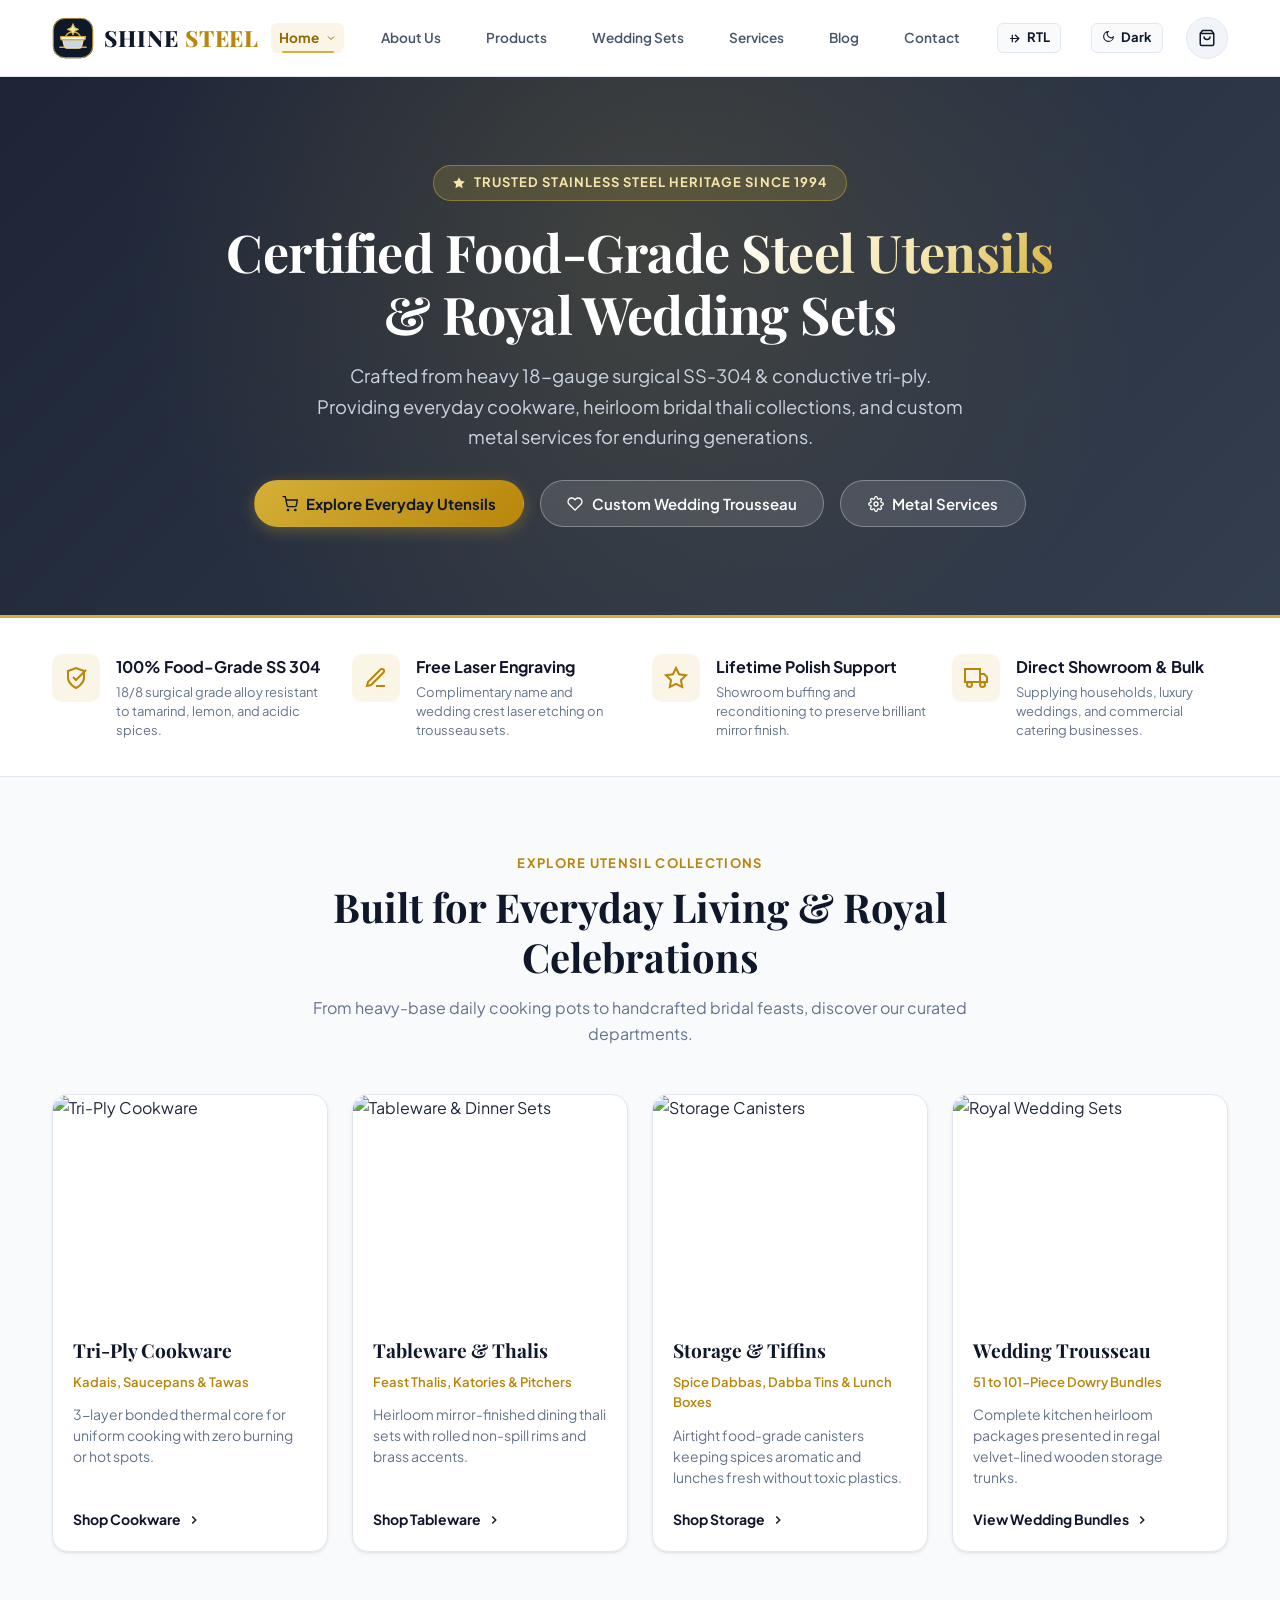
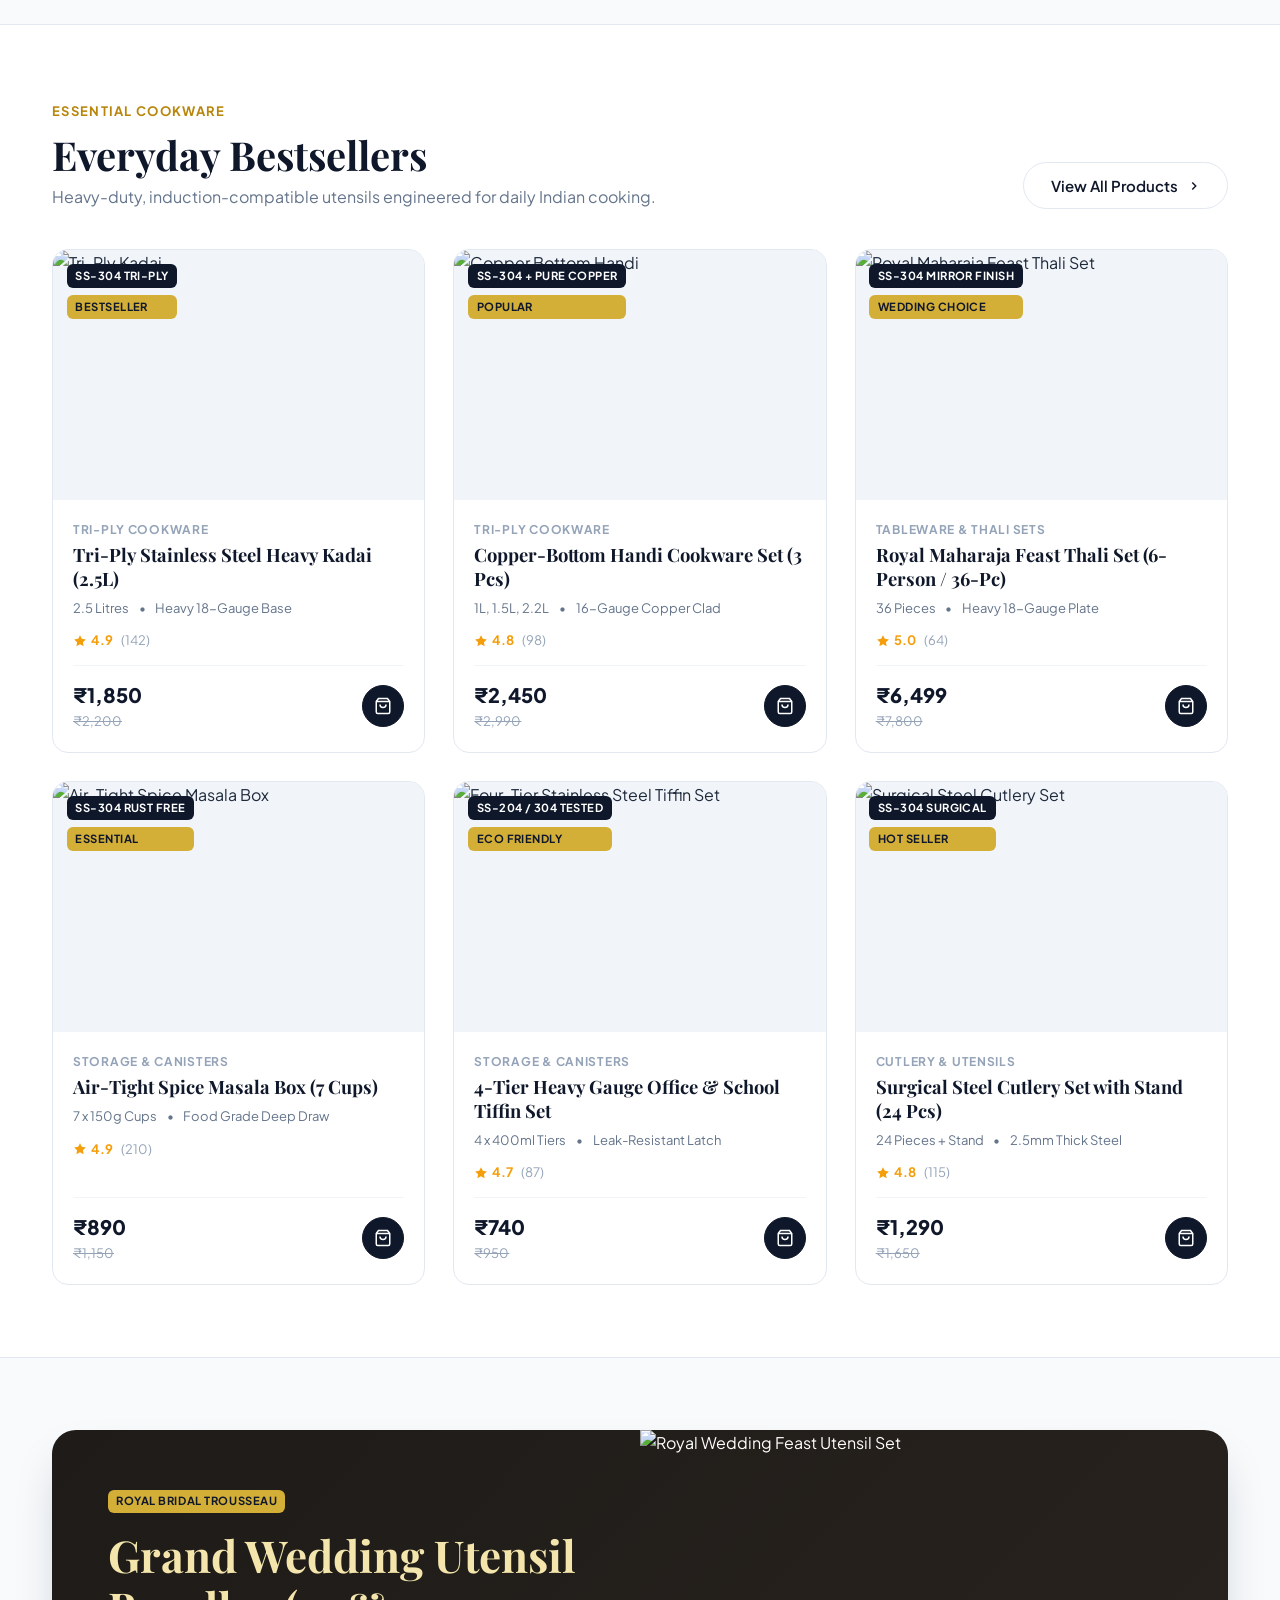
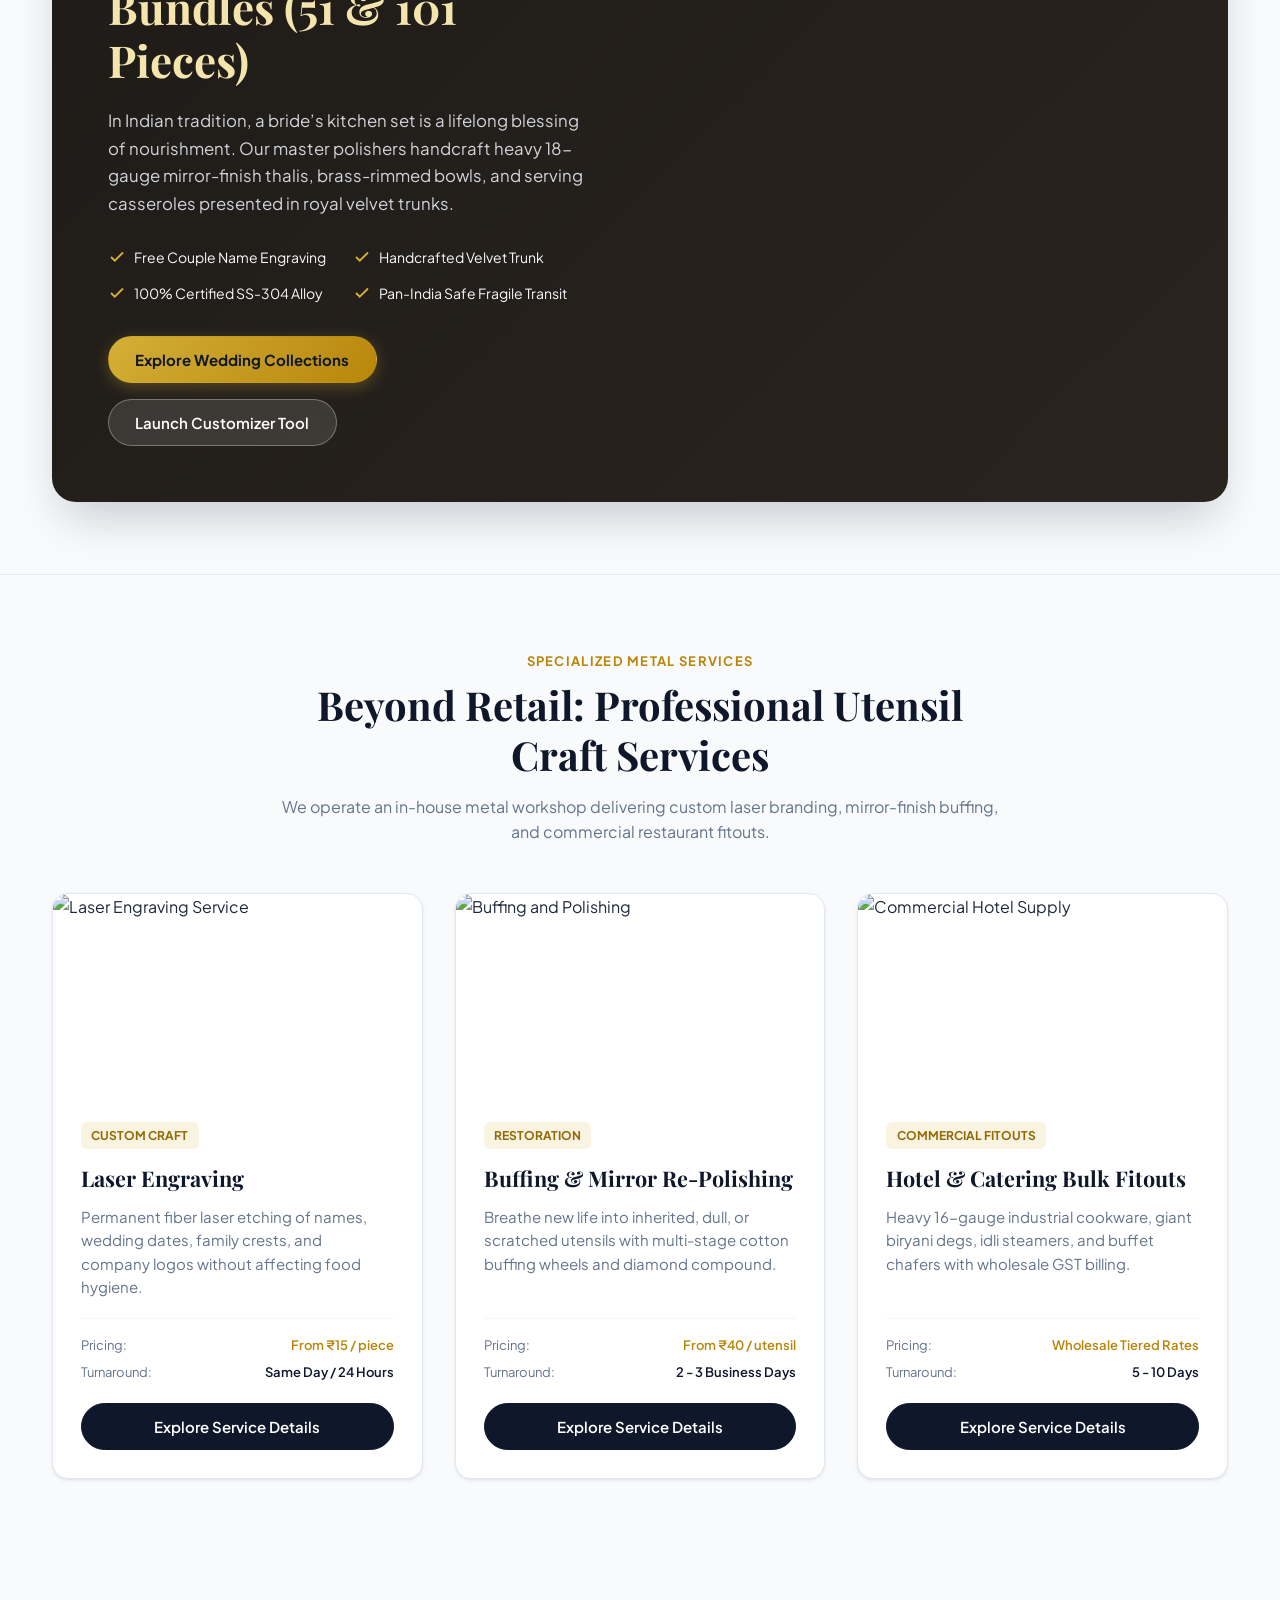
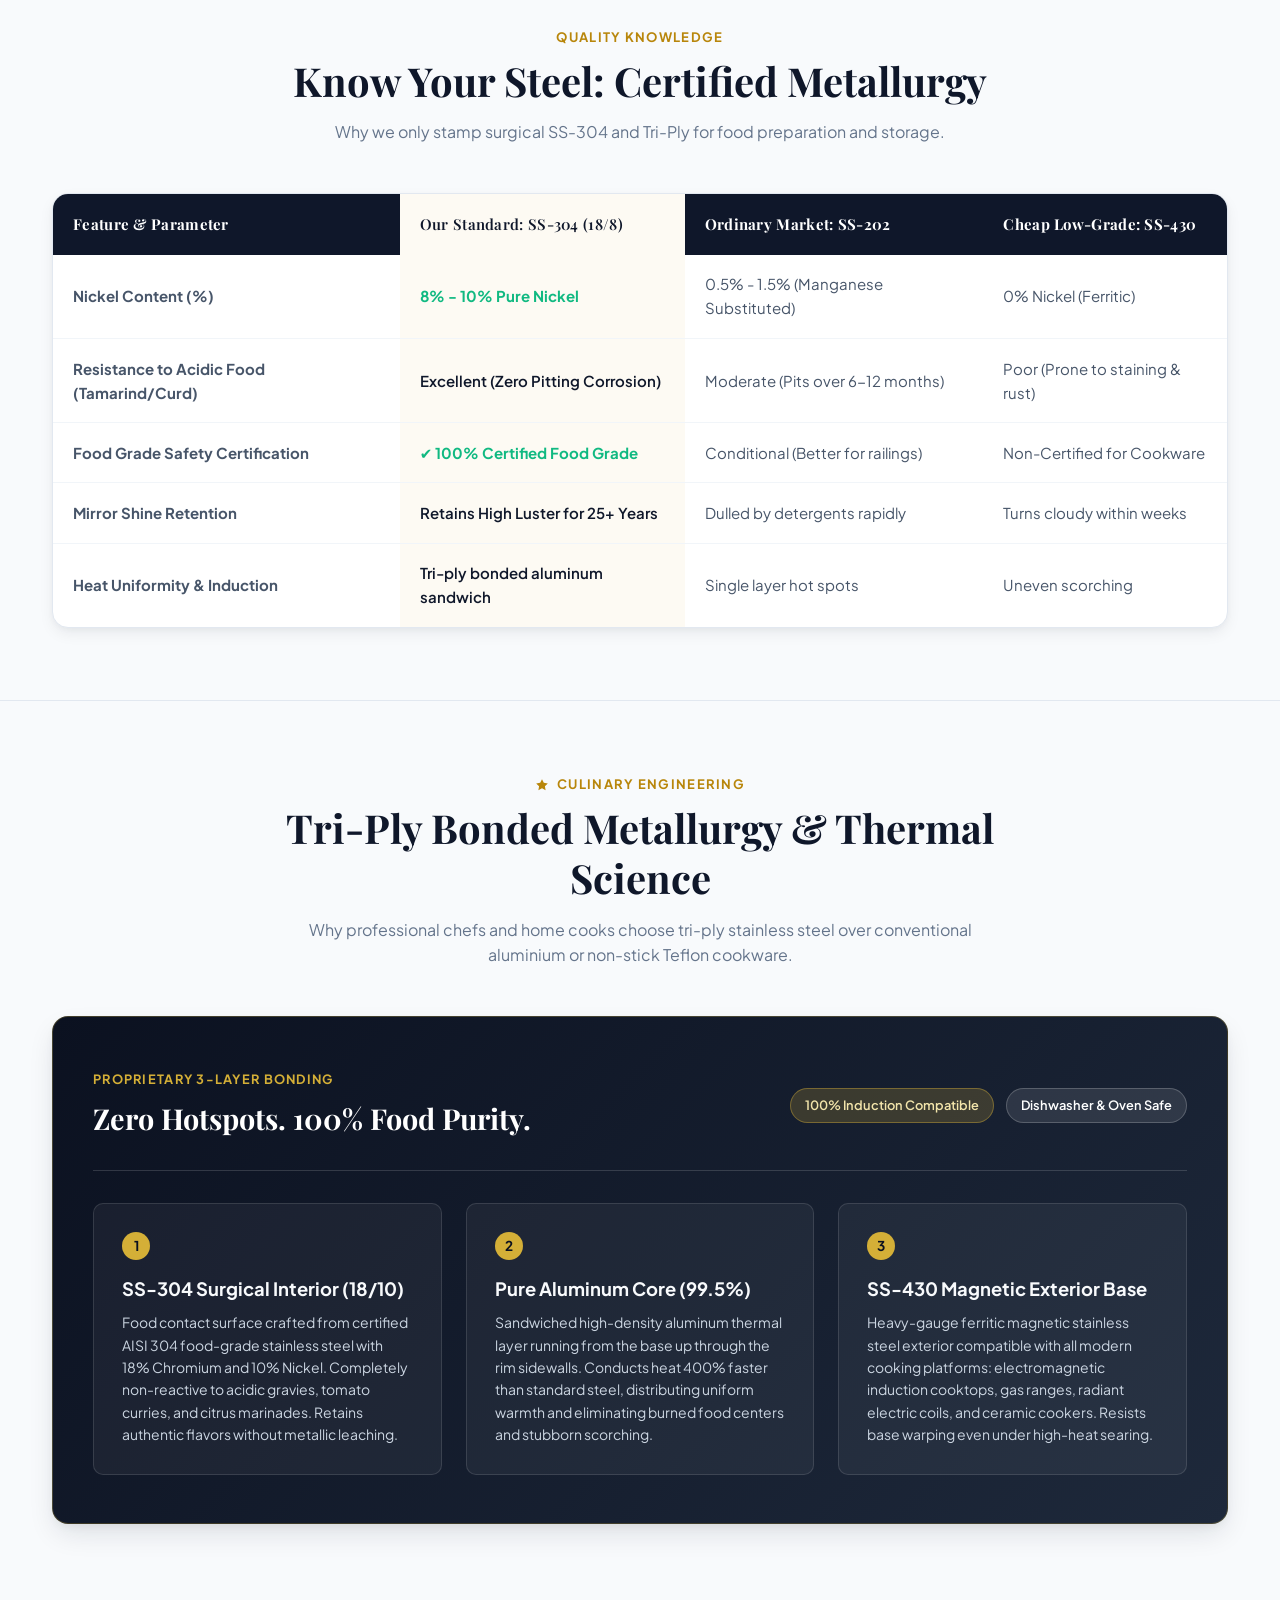
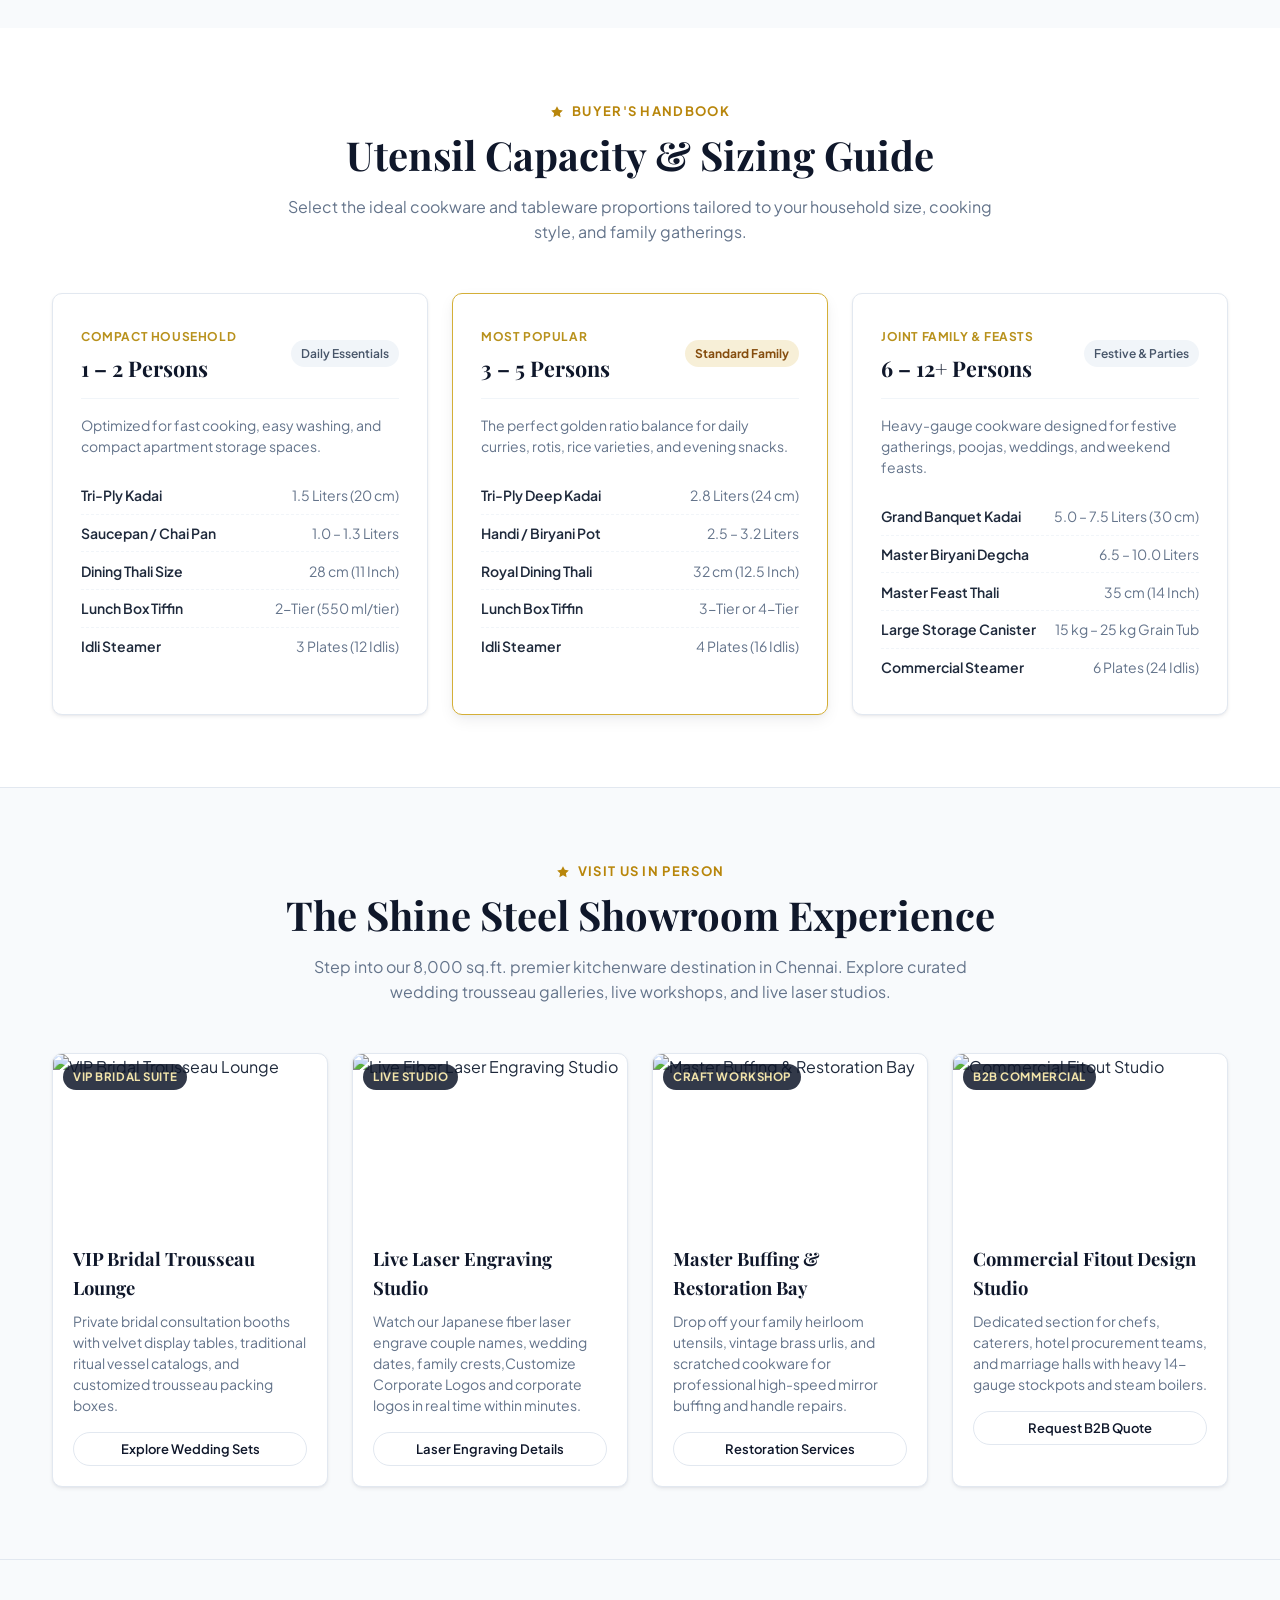
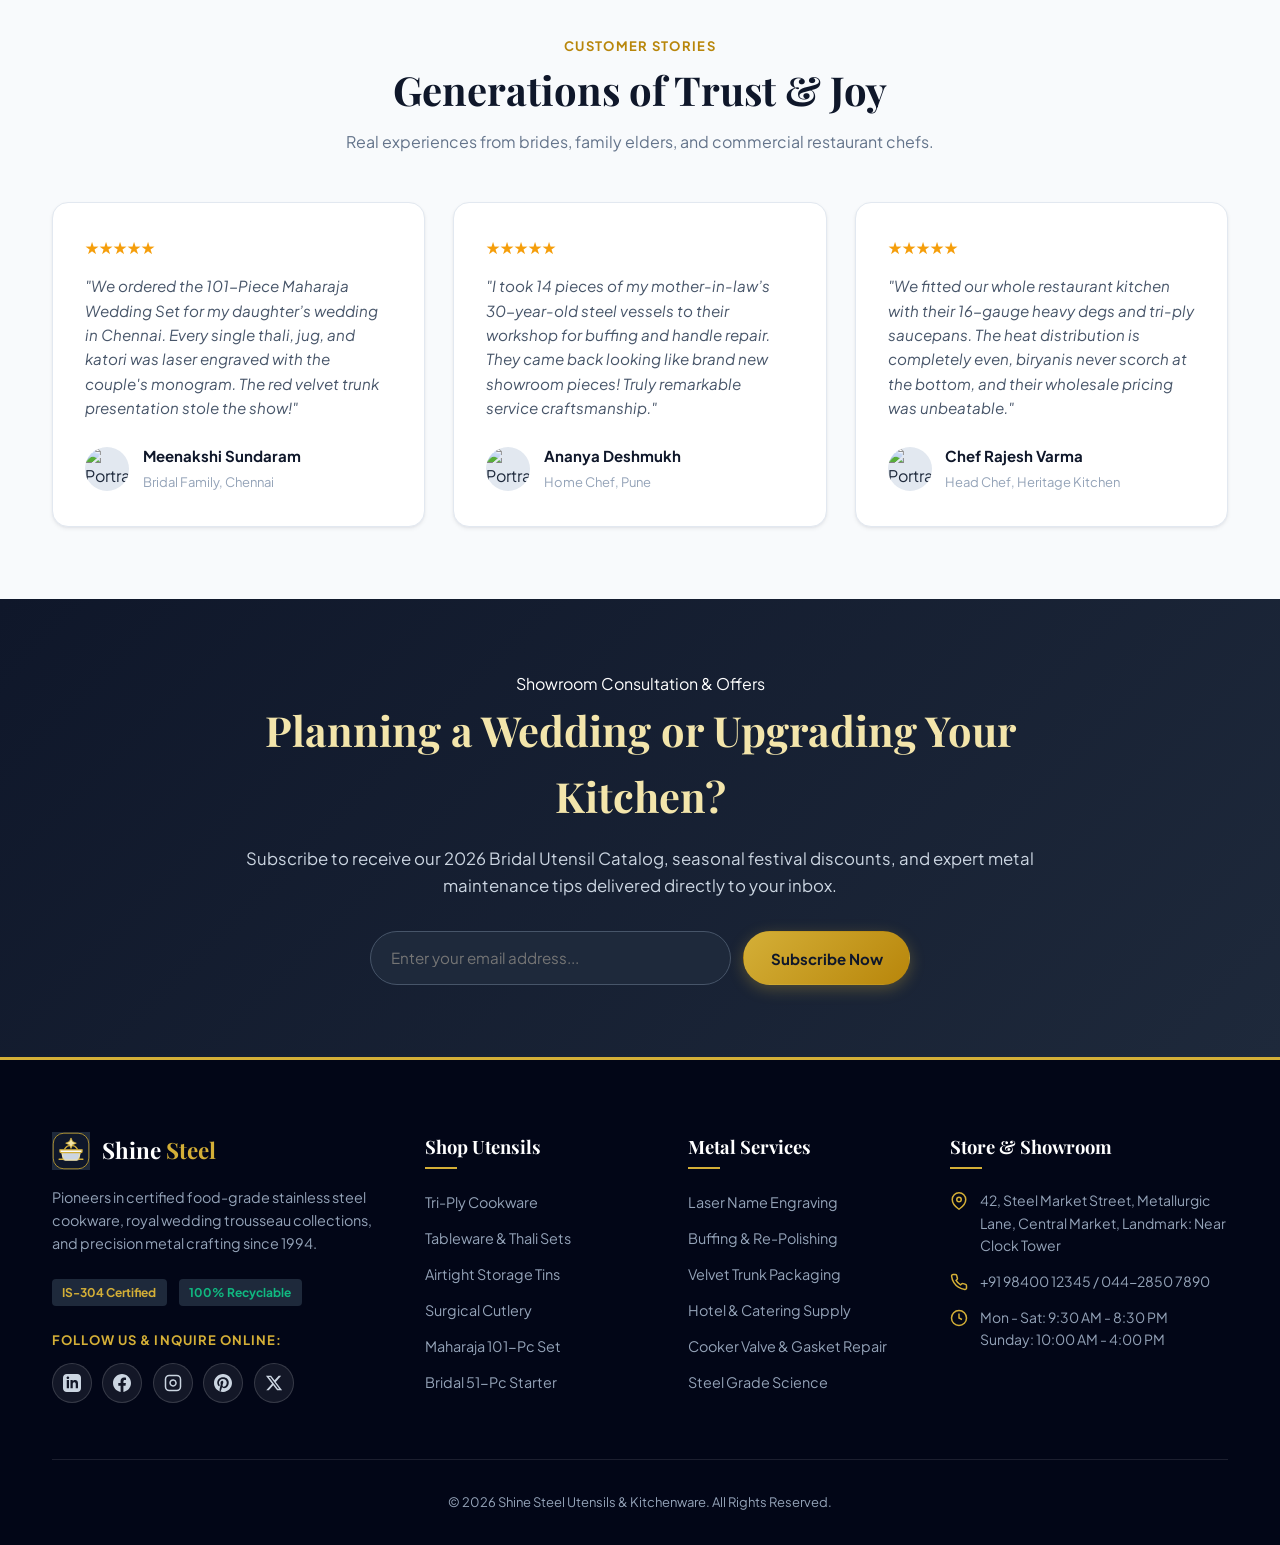
==== index.html @ 22081327 "first commit" ====
<!DOCTYPE html>
<html lang="en">
<head>
  <!-- Brand Favicon -->
  <link rel="icon" type="image/svg+xml" href="data:image/svg+xml,%3Csvg xmlns='http://www.w3.org/2000/svg' viewBox='0 0 32 32'%3E%3Cpath d='M5 14C5 21.5 10.5 25 16 25C21.5 25 27 21.5 27 14H5Z' fill='%231e293b' stroke='%23d4af37' stroke-width='1.5'/%3E%3Cpath d='M4 14H28' stroke='%23e2e8f0' stroke-width='1.5'/%3E%3Ccircle cx='16' cy='9.5' r='1.5' fill='%23d4af37'/%3E%3Cpath d='M8 13C9 10.5 12.5 9.5 16 9.5C19.5 9.5 23 10.5 24 13' stroke='%23d4af37' stroke-width='1.5'/%3E%3Cpath d='M24 3.5L25.2 6.8L28.5 8L25.2 9.2L24 12.5L22.8 9.2L19.5 8L22.8 6.8L24 3.5Z' fill='%23d4af37'/%3E%3C/svg%3E">
  <meta charset="UTF-8">
  <link rel="icon" type="image/svg+xml" href="assets/brand-mark.svg">
  <meta name="viewport" content="width=device-width, initial-scale=1.0">
  <title>Shine Steel & Kitchenware | Certified Food-Grade SS-304 Cookware & Wedding Sets</title>
  <meta name="description" content="Premium stainless steel kitchenware, certified tri-ply cookware, handcrafted royal wedding sets, and custom metal services since 1994.">
  
  <!-- Google Fonts -->
  <link rel="preconnect" href="https://fonts.googleapis.com">
  <link rel="preconnect" href="https://fonts.gstatic.com" crossorigin>
  <link href="https://fonts.googleapis.com/css2?family=Playfair+Display:ital,wght@0,600;0,700;0,800;1,600&family=Plus+Jakarta+Sans:wght@400;500;600;700;800&display=swap" rel="stylesheet">
  
  <!-- Master Stylesheet -->
  <link rel="stylesheet" href="css/style.css">
  <!-- Anti-Flicker State Loader for Dark Theme & RTL -->
  <script>
    (function(){
      try{
        var t=localStorage.getItem('shine_theme');
        if(t==='dark') document.documentElement.setAttribute('data-theme','dark');
        var d=localStorage.getItem('shine_dir');
        if(d==='rtl'){
          document.documentElement.setAttribute('dir','rtl');
          document.documentElement.classList.add('rtl-mode');
        }
      }catch(e){}
    })();
  </script>
</head>
<body>

  <!-- Top Announcement Bar -->
  <div class="announcement-bar">
    <div class="container announcement-inner">
      <div class="announcement-text">
        <span class="announcement-tag">Wedding Season Special</span>
        <span>Flat 15% Off on 51 & 101-Piece Bridal Trousseau Sets + Free Custom Laser Engraving!</span>
      </div>
      <div class="announcement-links">
        <a href="contact.html" class="announcement-link">
          <svg width="14" height="14" viewBox="0 0 24 24" fill="none" stroke="currentColor" stroke-width="2"><path d="M21 10c0 7-9 13-9 13s-9-6-9-13a9 9 0 0 1 18 0z"/><circle cx="12" cy="10" r="3"/></svg>
          Showroom: Metallurgic Lane, Central Market
        </a>
        <a href="tel:+919840012345" class="announcement-link">
          <svg width="14" height="14" viewBox="0 0 24 24" fill="none" stroke="currentColor" stroke-width="2"><path d="M22 16.92v3a2 2 0 0 1-2.18 2 19.79 19.79 0 0 1-8.63-3.07 19.5 19.5 0 0 1-6-6 19.79 19.79 0 0 1-3.07-8.67A2 2 0 0 1 4.11 2h3a2 2 0 0 1 2 1.72 12.84 12.84 0 0 0 .7 2.81 2 2 0 0 1-.45 2.11L8.09 9.91a16 16 0 0 0 6 6l1.27-1.27a2 2 0 0 1 2.11-.45 12.84 12.84 0 0 0 2.81.7A2 2 0 0 1 22 16.92z"/></svg>
          +91 98400 12345
        </a>
      </div>
    </div>
  </div>

  <!-- Main Navigation Bar -->
  <header class="main-header">
    <div class="container">
      <nav class="navbar">
        <!-- Brand Logo Lockup -->
        <a href="index.html" class="brand-logo" title="Shine Steel & Kitchenware">
          <div class="brand-icon">
            <svg width="34" height="34" viewBox="0 0 32 32" fill="none" xmlns="http://www.w3.org/2000/svg">
              <path d="M5 14C5 21.5 10.5 25 16 25C21.5 25 27 21.5 27 14H5Z" fill="url(#steelPotGrad)" stroke="#d4af37" stroke-width="1.6" stroke-linejoin="round"/>
              <path d="M4 14C4 13.4 4.4 13 5 13H27C27.6 13 28 13.4 28 14C28 14.6 27.6 15 27 15H5C4.4 15 4 14.6 4 14Z" fill="#e2e8f0" stroke="#d4af37" stroke-width="1.2"/>
              <path d="M4.5 15.5C3 15.5 2 17 2 18.5C2 20 3 21 4.5 21" stroke="#d4af37" stroke-width="1.5" stroke-linecap="round"/>
              <path d="M27.5 15.5C29 15.5 30 17 30 18.5C30 20 29 21 27.5 21" stroke="#d4af37" stroke-width="1.5" stroke-linecap="round"/>
              <circle cx="16" cy="9.5" r="1.5" fill="#d4af37"/>
              <path d="M8 13C9 10.5 12.5 9.5 16 9.5C19.5 9.5 23 10.5 24 13" stroke="#e2e8f0" stroke-width="1.5" stroke-linecap="round"/>
              <path d="M24 3L25.2 6.5L28.5 7.7L25.2 8.9L24 12.4L22.8 8.9L19.5 7.7L22.8 6.5L24 3Z" fill="#f3e5ab" stroke="#d4af37" stroke-width="0.8"/>
              <circle cx="10" cy="6" r="1" fill="#f3e5ab"/>
              <defs>
                <linearGradient id="steelPotGrad" x1="5" y1="14" x2="27" y2="25" gradientUnits="userSpaceOnUse">
                  <stop stop-color="#334155"/>
                  <stop offset="0.4" stop-color="#64748b"/>
                  <stop offset="0.7" stop-color="#94a3b8"/>
                  <stop offset="1" stop-color="#1e293b"/>
                </linearGradient>
              </defs>
            </svg>
          </div>
          <div class="brand-text">
            <span class="brand-title">Shine <span>Steel</span></span>
            <span class="brand-subtitle">COOKWARE &bull; TABLEWARE &amp; KITCHENWARE</span>
          </div>
        </a>

        <!-- Main Nav Links - Single Line Aligned -->
        <ul class="nav-menu">
          <li class="nav-dropdown">
            <a href="index.html" class="nav-link nav-dropdown-toggle active" aria-haspopup="true">Home <svg width="12" height="12" viewBox="0 0 24 24" fill="none" stroke="currentColor" stroke-width="2"><path d="m6 9 6 6 6-6"/></svg></a>
            <ul class="nav-submenu">
              <li><a href="index.html" class="active" aria-current="page">Home 1</a></li>
              <li><a href="home2.html">Home 2</a></li>
            </ul>
          </li>
          <li><a href="about.html" class="nav-link">About Us</a></li>
          <li><a href="products.html" class="nav-link">Products</a></li>
          <li><a href="wedding-sets.html" class="nav-link">Wedding Sets</a></li>
          <li><a href="services.html" class="nav-link">Services</a></li>
          <li><a href="blog.html" class="nav-link">Blog</a></li>
          <li><a href="contact.html" class="nav-link">Contact</a></li>
          <span class="nav-divider"></span>
          <!-- Controls right after Contact -->
          <li class="nav-control-item">
            <button class="nav-pill-btn rtl-toggle-btn" onclick="toggleRTL()" title="Switch text direction (RTL / LTR)" aria-label="Toggle RTL">
              <svg width="13" height="13" viewBox="0 0 24 24" fill="none" stroke="currentColor" stroke-width="2.2"><path d="M4 12h16m-7-7 7 7-7 7"/><path d="M8 5v14"/></svg>
              <span class="rtl-label">RTL</span>
            </button>
          </li>
          <li class="nav-control-item">
            <button class="nav-pill-btn theme-toggle-btn" onclick="toggleTheme()" title="Toggle Dark / Light Theme" aria-label="Toggle Theme">
              <span class="theme-icon">
                <svg class="moon-svg" width="13" height="13" viewBox="0 0 24 24" fill="none" stroke="currentColor" stroke-width="2"><path d="M21 12.79A9 9 0 1 1 11.21 3 7 7 0 0 0 21 12.79z"/></svg>
                <svg class="sun-svg" width="13" height="13" viewBox="0 0 24 24" fill="none" stroke="currentColor" stroke-width="2" style="display:none;"><circle cx="12" cy="12" r="5"/><line x1="12" y1="1" x2="12" y2="3"/><line x1="12" y1="21" x2="12" y2="23"/><line x1="4.22" y1="4.22" x2="5.64" y2="5.64"/><line x1="18.36" y1="18.36" x2="19.78" y2="19.78"/><line x1="1" y1="12" x2="3" y2="12"/><line x1="21" y1="12" x2="23" y2="12"/><line x1="4.22" y1="19.78" x2="5.64" y2="18.36"/><line x1="18.36" y1="5.64" x2="19.78" y2="4.22"/></svg>
              </span>
              <span class="theme-label">Dark</span>
            </button>
          </li>
        </ul>

        <!-- Nav Actions (Search Removed from Header as Requested) -->
        <div class="nav-actions">
          <button class="icon-btn" onclick="openCartDrawer()" title="View Inquiry List" aria-label="Cart">
            <svg width="18" height="18" viewBox="0 0 24 24" fill="none" stroke="currentColor" stroke-width="2"><path d="M6 2L3 6v14a2 2 0 0 0 2 2h14a2 2 0 0 0 2-2V6l-3-4z"/><line x1="3" y1="6" x2="21" y2="6"/><path d="M16 10a4 4 0 0 1-8 0"/></svg>
            <span class="badge-count cart-count-badge" style="display:none;">0</span>
          </button>

          <!-- Mobile Toggle -->
          <button class="mobile-toggle" onclick="toggleMobileMenu()" aria-label="Toggle Navigation">
            <svg width="24" height="24" viewBox="0 0 24 24" fill="none" stroke="currentColor" stroke-width="2.2"><line x1="3" y1="12" x2="21" y2="12"/><line x1="3" y1="6" x2="21" y2="6"/><line x1="3" y1="18" x2="21" y2="18"/></svg>
          </button>
        </div>
      </nav>
    </div>
  </header>

  <!-- ==========================================================================
       ALL PAGES HERO SECTION: CONSISTENT HERO SIZE, FONT STYLE, FONT SIZE,
       AND STRICT CENTER-ALIGNED CONTENT FOR A CLEAN, NEAT PRESENTATION
       ========================================================================== -->
  <section class="page-hero" style="--hero-bg-url: url('https://images.unsplash.com/photo-1556910103-1c02745aae4d?auto=format&fit=crop&w=1600&q=80');">
    <div class="hero-inner">
      <div class="hero-badge">
        <svg width="14" height="14" viewBox="0 0 24 24" fill="currentColor"><polygon points="12 2 15.09 8.26 22 9.27 17 14.14 18.18 21.02 12 17.77 5.82 21.02 7 14.14 2 9.27 8.91 8.26 12 2"/></svg>
        <span>Trusted Stainless Steel Heritage Since 1994</span>
      </div>
      <h1>Certified Food-Grade <span class="gold-text">Steel Utensils</span> & Royal Wedding Sets</h1>
      <p class="hero-desc">
        Crafted from heavy 18-gauge surgical SS-304 & conductive tri-ply. Providing everyday cookware, heirloom bridal thali collections, and custom metal services for enduring generations.
      </p>
      <div class="hero-actions">
        <a href="products.html" class="btn btn-primary">
          <svg width="16" height="16" viewBox="0 0 24 24" fill="none" stroke="currentColor" stroke-width="2"><circle cx="9" cy="21" r="1"/><circle cx="20" cy="21" r="1"/><path d="M1 1h4l2.68 13.39a2 2 0 0 0 2 1.61h9.72a2 2 0 0 0 2-1.61L23 6H6"/></svg>
          Explore Everyday Utensils
        </a>
        <a href="wedding-sets.html" class="btn btn-secondary">
          <svg width="16" height="16" viewBox="0 0 24 24" fill="none" stroke="currentColor" stroke-width="2"><path d="M20.84 4.61a5.5 5.5 0 0 0-7.78 0L12 5.67l-1.06-1.06a5.5 5.5 0 0 0-7.78 7.78l1.06 1.06L12 21.23l7.78-7.78 1.06-1.06a5.5 5.5 0 0 0 0-7.78z"/></svg>
          Custom Wedding Trousseau
        </a>
        <a href="services.html" class="btn btn-secondary">
          <svg width="16" height="16" viewBox="0 0 24 24" fill="none" stroke="currentColor" stroke-width="2"><circle cx="12" cy="12" r="3"/><path d="M19.4 15a1.65 1.65 0 0 0 .33 1.82l.06.06a2 2 0 0 1 0 2.83 2 2 0 0 1-2.83 0l-.06-.06a1.65 1.65 0 0 0-1.82-.33 1.65 1.65 0 0 0-1 1.51V21a2 2 0 0 1-2 2 2 2 0 0 1-2-2v-.09A1.65 1.65 0 0 0 9 19.4a1.65 1.65 0 0 0-1.82.33l-.06.06a2 2 0 0 1-2.83 0 2 2 0 0 1 0-2.83l.06-.06a1.65 1.65 0 0 0 .33-1.82 1.65 1.65 0 0 0-1.51-1H3a2 2 0 0 1-2-2 2 2 0 0 1 2-2h.09A1.65 1.65 0 0 0 4.6 9a1.65 1.65 0 0 0-.33-1.82l-.06-.06a2 2 0 0 1 0-2.83 2 2 0 0 1 2.83 0l.06.06a1.65 1.65 0 0 0 1.82.33H9a1.65 1.65 0 0 0 1-1.51V3a2 2 0 0 1 2-2 2 2 0 0 1 2 2v.09a1.65 1.65 0 0 0 1 1.51 1.65 1.65 0 0 0 1.82-.33l.06-.06a2 2 0 0 1 2.83 0 2 2 0 0 1 0 2.83l-.06.06a1.65 1.65 0 0 0-.33 1.82V9a1.65 1.65 0 0 0 1.51 1H21a2 2 0 0 1 2 2 2 2 0 0 1-2 2h-.09a1.65 1.65 0 0 0-1.51 1z"/></svg>
          Metal Services
        </a>
      </div>
    </div>
  </section>

  <!-- Feature Trust Band (Equal Left & Right Alignment Guaranteed) -->
  <section class="trust-band">
    <div class="container">
      <div class="trust-grid">
        <div class="trust-item">
          <div class="trust-icon">
            <svg width="24" height="24" viewBox="0 0 24 24" fill="none" stroke="currentColor" stroke-width="2"><path d="M12 22s8-4 8-10V5l-8-3-8 3v7c0 6 8 10 8 10z"/><polyline points="9 11 12 14 22 4"/></svg>
          </div>
          <div class="trust-content">
            <h4>100% Food-Grade SS 304</h4>
            <p>18/8 surgical grade alloy resistant to tamarind, lemon, and acidic spices.</p>
          </div>
        </div>

        <div class="trust-item">
          <div class="trust-icon">
            <svg width="24" height="24" viewBox="0 0 24 24" fill="none" stroke="currentColor" stroke-width="2"><path d="M12 20h9"/><path d="M16.5 3.5a2.121 2.121 0 0 1 3 3L7 19l-4 1 1-4L16.5 3.5z"/></svg>
          </div>
          <div class="trust-content">
            <h4>Free Laser Engraving</h4>
            <p>Complimentary name and wedding crest laser etching on trousseau sets.</p>
          </div>
        </div>

        <div class="trust-item">
          <div class="trust-icon">
            <svg width="24" height="24" viewBox="0 0 24 24" fill="none" stroke="currentColor" stroke-width="2"><polygon points="12 2 15.09 8.26 22 9.27 17 14.14 18.18 21.02 12 17.77 5.82 21.02 7 14.14 2 9.27 8.91 8.26 12 2"/></svg>
          </div>
          <div class="trust-content">
            <h4>Lifetime Polish Support</h4>
            <p>Showroom buffing and reconditioning to preserve brilliant mirror finish.</p>
          </div>
        </div>

        <div class="trust-item">
          <div class="trust-icon">
            <svg width="24" height="24" viewBox="0 0 24 24" fill="none" stroke="currentColor" stroke-width="2"><rect x="1" y="3" width="15" height="13"/><polygon points="16 8 20 8 23 11 23 16 16 16 16 8"/><circle cx="5.5" cy="18.5" r="2.5"/><circle cx="18.5" cy="18.5" r="2.5"/></svg>
          </div>
          <div class="trust-content">
            <h4>Direct Showroom & Bulk</h4>
            <p>Supplying households, luxury weddings, and commercial catering businesses.</p>
          </div>
        </div>
      </div>
    </div>
  </section>

  <!-- Category Showcase Section -->
  <section class="section-py">
    <div class="container">
      <div class="section-header">
        <span class="section-tag">Explore Utensil Collections</span>
        <h2 class="section-title">Built for Everyday Living & Royal Celebrations</h2>
        <p class="section-subtitle">
          From heavy-base daily cooking pots to handcrafted bridal feasts, discover our curated departments.
        </p>
      </div>

      <div class="category-grid">
        <!-- 1. Tri-Ply Cookware -->
        <div class="category-card">
          <div class="category-img-wrap">
            <img src="https://images.unsplash.com/photo-1556911261-6bd341186b2f?auto=format&fit=crop&w=800&q=80" alt="Tri-Ply Cookware" loading="lazy">
          </div>
          <div class="category-body">
            <h3 class="category-title">Tri-Ply Cookware</h3>
            <span class="category-count">Kadais, Saucepans & Tawas</span>
            <p class="category-desc">3-layer bonded thermal core for uniform cooking with zero burning or hot spots.</p>
            <a href="products.html" class="category-link">
              Shop Cookware
              <svg width="14" height="14" viewBox="0 0 24 24" fill="none" stroke="currentColor" stroke-width="2.5"><polyline points="9 18 15 12 9 6"/></svg>
            </a>
          </div>
        </div>

        <!-- 2. Tableware & Dinner Sets -->
        <div class="category-card">
          <div class="category-img-wrap">
            <img src="https://images.unsplash.com/photo-1556912172-45b7abe8b7e1?auto=format&fit=crop&w=800&q=80" alt="Tableware & Dinner Sets" loading="lazy">
          </div>
          <div class="category-body">
            <h3 class="category-title">Tableware & Thalis</h3>
            <span class="category-count">Feast Thalis, Katories & Pitchers</span>
            <p class="category-desc">Heirloom mirror-finished dining thali sets with rolled non-spill rims and brass accents.</p>
            <a href="products.html" class="category-link">
              Shop Tableware
              <svg width="14" height="14" viewBox="0 0 24 24" fill="none" stroke="currentColor" stroke-width="2.5"><polyline points="9 18 15 12 9 6"/></svg>
            </a>
          </div>
        </div>

        <!-- 3. Storage & Canisters -->
        <div class="category-card">
          <div class="category-img-wrap">
            <img src="https://images.unsplash.com/photo-1556911220-bff31c812dba?auto=format&fit=crop&w=800&q=80" alt="Storage Canisters" loading="lazy">
          </div>
          <div class="category-body">
            <h3 class="category-title">Storage & Tiffins</h3>
            <span class="category-count">Spice Dabbas, Dabba Tins & Lunch Boxes</span>
            <p class="category-desc">Airtight food-grade canisters keeping spices aromatic and lunches fresh without toxic plastics.</p>
            <a href="products.html" class="category-link">
              Shop Storage
              <svg width="14" height="14" viewBox="0 0 24 24" fill="none" stroke="currentColor" stroke-width="2.5"><polyline points="9 18 15 12 9 6"/></svg>
            </a>
          </div>
        </div>

        <!-- 4. Royal Wedding Sets -->
        <div class="category-card">
          <div class="category-img-wrap">
            <img src="https://images.unsplash.com/photo-1556912167-f556f1f39fdf?auto=format&fit=crop&w=800&q=80" alt="Royal Wedding Sets" loading="lazy">
          </div>
          <div class="category-body">
            <h3 class="category-title">Wedding Trousseau</h3>
            <span class="category-count">51 to 101-Piece Dowry Bundles</span>
            <p class="category-desc">Complete kitchen heirloom packages presented in regal velvet-lined wooden storage trunks.</p>
            <a href="wedding-sets.html" class="category-link">
              View Wedding Bundles
              <svg width="14" height="14" viewBox="0 0 24 24" fill="none" stroke="currentColor" stroke-width="2.5"><polyline points="9 18 15 12 9 6"/></svg>
            </a>
          </div>
        </div>
      </div>
    </div>
  </section>

  <!-- Featured Everyday Utensils Section -->
  <section class="section-py" style="background: var(--color-white); border-top: 1px solid var(--color-silver-300); border-bottom: 1px solid var(--color-silver-300);">
    <div class="container">
      <div style="display:flex; justify-content:space-between; align-items:flex-end; flex-wrap:wrap; gap:1rem; margin-bottom:2.5rem;">
        <div>
          <span class="section-tag">Essential Cookware</span>
          <h2 class="section-title" style="margin-bottom:0.25rem;">Everyday Bestsellers</h2>
          <p class="section-subtitle">Heavy-duty, induction-compatible utensils engineered for daily Indian cooking.</p>
        </div>
        <a href="products.html" class="btn btn-outline-dark">
          <span>View All Products</span>
          <svg width="14" height="14" viewBox="0 0 24 24" fill="none" stroke="currentColor" stroke-width="2.5"><polyline points="9 18 15 12 9 6"/></svg>
        </a>
      </div>

      <div class="products-grid" id="featuredProductsGrid">
        <!-- Product 1 -->
        <div class="product-card">
          <div class="product-badge-group">
            <span class="product-badge badge-grade">SS-304 Tri-Ply</span>
            <span class="product-badge badge-wedding">Bestseller</span>
          </div>
          <div class="product-img-box">
            <img src="https://images.unsplash.com/photo-1556912998-c57cc6b63cd7?auto=format&fit=crop&w=800&q=80" alt="Tri-Ply Kadai" loading="lazy">
            <div class="product-quick-actions">
              <button class="btn btn-dark btn-sm btn-block" onclick="openQuickView('prod-1')">
                <svg width="14" height="14" viewBox="0 0 24 24" fill="none" stroke="currentColor" stroke-width="2"><path d="M1 12s4-8 11-8 11 8 11 8-4 8-11 8-11-8-11-8z"/><circle cx="12" cy="12" r="3"/></svg>
                Quick View
              </button>
            </div>
          </div>
          <div class="product-content">
            <span class="product-category-tag">Tri-Ply Cookware</span>
            <h3 class="product-title">Tri-Ply Stainless Steel Heavy Kadai (2.5L)</h3>
            <div class="product-meta-specs">
              <span>2.5 Litres</span>
              <span>•</span>
              <span>Heavy 18-Gauge Base</span>
            </div>
            <div class="product-rating">
              <svg width="14" height="14" viewBox="0 0 24 24" fill="currentColor"><polygon points="12 2 15.09 8.26 22 9.27 17 14.14 18.18 21.02 12 17.77 5.82 21.02 7 14.14 2 9.27 8.91 8.26 12 2"/></svg>
              <span style="font-weight:700;">4.9</span>
              <span class="review-count">(142)</span>
            </div>
            <div class="product-footer">
              <div class="product-price-box">
                <span class="product-price">₹1,850</span>
                <span class="product-old-price">₹2,200</span>
              </div>
              <button class="icon-btn" onclick="addToCart('prod-1')" title="Add to Inquiry Cart" style="background:var(--color-primary);color:var(--color-white);border-color:var(--color-primary);">
                <svg width="18" height="18" viewBox="0 0 24 24" fill="none" stroke="currentColor" stroke-width="2"><path d="M6 2L3 6v14a2 2 0 0 0 2 2h14a2 2 0 0 0 2-2V6l-3-4z"/><line x1="3" y1="6" x2="21" y2="6"/><path d="M16 10a4 4 0 0 1-8 0"/></svg>
              </button>
            </div>
          </div>
        </div>

        <!-- Product 2 -->
        <div class="product-card">
          <div class="product-badge-group">
            <span class="product-badge badge-grade">SS-304 + Pure Copper</span>
            <span class="product-badge badge-wedding">Popular</span>
          </div>
          <div class="product-img-box">
            <img src="https://images.unsplash.com/photo-1600566753086-00f18fb6b3ea?auto=format&fit=crop&w=800&q=80" alt="Copper Bottom Handi" loading="lazy">
            <div class="product-quick-actions">
              <button class="btn btn-dark btn-sm btn-block" onclick="openQuickView('prod-2')">
                <svg width="14" height="14" viewBox="0 0 24 24" fill="none" stroke="currentColor" stroke-width="2"><path d="M1 12s4-8 11-8 11 8 11 8-4 8-11 8-11-8-11-8z"/><circle cx="12" cy="12" r="3"/></svg>
                Quick View
              </button>
            </div>
          </div>
          <div class="product-content">
            <span class="product-category-tag">Tri-Ply Cookware</span>
            <h3 class="product-title">Copper-Bottom Handi Cookware Set (3 Pcs)</h3>
            <div class="product-meta-specs">
              <span>1L, 1.5L, 2.2L</span>
              <span>•</span>
              <span>16-Gauge Copper Clad</span>
            </div>
            <div class="product-rating">
              <svg width="14" height="14" viewBox="0 0 24 24" fill="currentColor"><polygon points="12 2 15.09 8.26 22 9.27 17 14.14 18.18 21.02 12 17.77 5.82 21.02 7 14.14 2 9.27 8.91 8.26 12 2"/></svg>
              <span style="font-weight:700;">4.8</span>
              <span class="review-count">(98)</span>
            </div>
            <div class="product-footer">
              <div class="product-price-box">
                <span class="product-price">₹2,450</span>
                <span class="product-old-price">₹2,990</span>
              </div>
              <button class="icon-btn" onclick="addToCart('prod-2')" title="Add to Inquiry Cart" style="background:var(--color-primary);color:var(--color-white);border-color:var(--color-primary);">
                <svg width="18" height="18" viewBox="0 0 24 24" fill="none" stroke="currentColor" stroke-width="2"><path d="M6 2L3 6v14a2 2 0 0 0 2 2h14a2 2 0 0 0 2-2V6l-3-4z"/><line x1="3" y1="6" x2="21" y2="6"/><path d="M16 10a4 4 0 0 1-8 0"/></svg>
              </button>
            </div>
          </div>
        </div>

        <!-- Product 3 -->
        <div class="product-card">
          <div class="product-badge-group">
            <span class="product-badge badge-grade">SS-304 Mirror Finish</span>
            <span class="product-badge badge-wedding">Wedding Choice</span>
          </div>
          <div class="product-img-box">
            <img src="https://images.unsplash.com/photo-1600210492486-724fe5c67fb0?auto=format&fit=crop&w=800&q=80" alt="Royal Maharaja Feast Thali Set" loading="lazy">
            <div class="product-quick-actions">
              <button class="btn btn-dark btn-sm btn-block" onclick="openQuickView('prod-3')">
                <svg width="14" height="14" viewBox="0 0 24 24" fill="none" stroke="currentColor" stroke-width="2"><path d="M1 12s4-8 11-8 11 8 11 8-4 8-11 8-11-8-11-8z"/><circle cx="12" cy="12" r="3"/></svg>
                Quick View
              </button>
            </div>
          </div>
          <div class="product-content">
            <span class="product-category-tag">Tableware & Thali Sets</span>
            <h3 class="product-title">Royal Maharaja Feast Thali Set (6-Person / 36-Pc)</h3>
            <div class="product-meta-specs">
              <span>36 Pieces</span>
              <span>•</span>
              <span>Heavy 18-Gauge Plate</span>
            </div>
            <div class="product-rating">
              <svg width="14" height="14" viewBox="0 0 24 24" fill="currentColor"><polygon points="12 2 15.09 8.26 22 9.27 17 14.14 18.18 21.02 12 17.77 5.82 21.02 7 14.14 2 9.27 8.91 8.26 12 2"/></svg>
              <span style="font-weight:700;">5.0</span>
              <span class="review-count">(64)</span>
            </div>
            <div class="product-footer">
              <div class="product-price-box">
                <span class="product-price">₹6,499</span>
                <span class="product-old-price">₹7,800</span>
              </div>
              <button class="icon-btn" onclick="addToCart('prod-3')" title="Add to Inquiry Cart" style="background:var(--color-primary);color:var(--color-white);border-color:var(--color-primary);">
                <svg width="18" height="18" viewBox="0 0 24 24" fill="none" stroke="currentColor" stroke-width="2"><path d="M6 2L3 6v14a2 2 0 0 0 2 2h14a2 2 0 0 0 2-2V6l-3-4z"/><line x1="3" y1="6" x2="21" y2="6"/><path d="M16 10a4 4 0 0 1-8 0"/></svg>
              </button>
            </div>
          </div>
        </div>

        <!-- Product 4 -->
        <div class="product-card">
          <div class="product-badge-group">
            <span class="product-badge badge-grade">SS-304 Rust Free</span>
            <span class="product-badge badge-wedding">Essential</span>
          </div>
          <div class="product-img-box">
            <img src="https://images.unsplash.com/photo-1600607687939-ce8a6c25118c?auto=format&fit=crop&w=800&q=80" alt="Air-Tight Spice Masala Box" loading="lazy">
            <div class="product-quick-actions">
              <button class="btn btn-dark btn-sm btn-block" onclick="openQuickView('prod-4')">
                <svg width="14" height="14" viewBox="0 0 24 24" fill="none" stroke="currentColor" stroke-width="2"><path d="M1 12s4-8 11-8 11 8 11 8-4 8-11 8-11-8-11-8z"/><circle cx="12" cy="12" r="3"/></svg>
                Quick View
              </button>
            </div>
          </div>
          <div class="product-content">
            <span class="product-category-tag">Storage & Canisters</span>
            <h3 class="product-title">Air-Tight Spice Masala Box (7 Cups)</h3>
            <div class="product-meta-specs">
              <span>7 x 150g Cups</span>
              <span>•</span>
              <span>Food Grade Deep Draw</span>
            </div>
            <div class="product-rating">
              <svg width="14" height="14" viewBox="0 0 24 24" fill="currentColor"><polygon points="12 2 15.09 8.26 22 9.27 17 14.14 18.18 21.02 12 17.77 5.82 21.02 7 14.14 2 9.27 8.91 8.26 12 2"/></svg>
              <span style="font-weight:700;">4.9</span>
              <span class="review-count">(210)</span>
            </div>
            <div class="product-footer">
              <div class="product-price-box">
                <span class="product-price">₹890</span>
                <span class="product-old-price">₹1,150</span>
              </div>
              <button class="icon-btn" onclick="addToCart('prod-4')" title="Add to Inquiry Cart" style="background:var(--color-primary);color:var(--color-white);border-color:var(--color-primary);">
                <svg width="18" height="18" viewBox="0 0 24 24" fill="none" stroke="currentColor" stroke-width="2"><path d="M6 2L3 6v14a2 2 0 0 0 2 2h14a2 2 0 0 0 2-2V6l-3-4z"/><line x1="3" y1="6" x2="21" y2="6"/><path d="M16 10a4 4 0 0 1-8 0"/></svg>
              </button>
            </div>
          </div>

        </div>

        <!-- Product 5 -->
        <div class="product-card">
            <div class="product-badge-group">
              <span class="product-badge badge-grade">SS-204 / 304 Tested</span>
              <span class="product-badge badge-wedding">Eco Friendly</span>
            </div>
            <div class="product-img-box">
              <img src="https://images.unsplash.com/photo-1600607687920-4e2a09cf159d?auto=format&fit=crop&w=800&q=80" alt="Four-Tier Stainless Steel Tiffin Set" loading="lazy">
              <div class="product-quick-actions">
                <button class="btn btn-dark btn-sm btn-block" onclick="openQuickView('prod-5')">
                  <svg width="14" height="14" viewBox="0 0 24 24" fill="none" stroke="currentColor" stroke-width="2"><path d="M1 12s4-8 11-8 11 8 11 8-4 8-11 8-11-8-11-8z"/><circle cx="12" cy="12" r="3"/></svg>
                  Quick View
                </button>
              </div>
            </div>
            <div class="product-content">
              <span class="product-category-tag">Storage & Canisters</span>
              <h3 class="product-title">4-Tier Heavy Gauge Office & School Tiffin Set</h3>
              <div class="product-meta-specs">
                <span>4 x 400ml Tiers</span>
                <span>•</span>
                <span>Leak-Resistant Latch</span>
              </div>
              <div class="product-rating">
                <svg width="14" height="14" viewBox="0 0 24 24" fill="currentColor"><polygon points="12 2 15.09 8.26 22 9.27 17 14.14 18.18 21.02 12 17.77 5.82 21.02 7 14.14 2 9.27 8.91 8.26 12 2"/></svg>
                <span style="font-weight:700;">4.7</span>
                <span class="review-count">(87)</span>
              </div>
              <div class="product-footer">
                <div class="product-price-box">
                  <span class="product-price">₹740</span>
                  <span class="product-old-price">₹950</span>
                </div>
                <button class="icon-btn" onclick="addToCart('prod-5')" title="Add to Inquiry Cart" style="background:var(--color-primary);color:var(--color-white);border-color:var(--color-primary);">
                  <svg width="18" height="18" viewBox="0 0 24 24" fill="none" stroke="currentColor" stroke-width="2"><path d="M6 2L3 6v14a2 2 0 0 0 2 2h14a2 2 0 0 0 2-2V6l-3-4z"/><line x1="3" y1="6" x2="21" y2="6"/><path d="M16 10a4 4 0 0 1-8 0"/></svg>
                </button>
              </div>
            </div>
          </div>

          <!-- Product 6 -->
          <div class="product-card">
            <div class="product-badge-group">
              <span class="product-badge badge-grade">SS-304 Surgical</span>
              <span class="product-badge badge-wedding">Hot Seller</span>
            </div>
            <div class="product-img-box">
              <img src="https://images.unsplash.com/photo-1524758631624-e2822e304c36?auto=format&fit=crop&w=800&q=80" alt="Surgical Steel Cutlery Set" loading="lazy">
              <div class="product-quick-actions">
                <button class="btn btn-dark btn-sm btn-block" onclick="openQuickView('prod-6')">
                  <svg width="14" height="14" viewBox="0 0 24 24" fill="none" stroke="currentColor" stroke-width="2"><path d="M1 12s4-8 11-8 11 8 11 8-4 8-11 8-11-8-11-8z"/><circle cx="12" cy="12" r="3"/></svg>
                  Quick View
                </button>
              </div>
            </div>
            <div class="product-content">
              <span class="product-category-tag">Cutlery & Utensils</span>
              <h3 class="product-title">Surgical Steel Cutlery Set with Stand (24 Pcs)</h3>
              <div class="product-meta-specs">
                <span>24 Pieces + Stand</span>
                <span>•</span>
                <span>2.5mm Thick Steel</span>
              </div>
              <div class="product-rating">
                <svg width="14" height="14" viewBox="0 0 24 24" fill="currentColor"><polygon points="12 2 15.09 8.26 22 9.27 17 14.14 18.18 21.02 12 17.77 5.82 21.02 7 14.14 2 9.27 8.91 8.26 12 2"/></svg>
                <span style="font-weight:700;">4.8</span>
                <span class="review-count">(115)</span>
              </div>
              <div class="product-footer">
                <div class="product-price-box">
                  <span class="product-price">₹1,290</span>
                  <span class="product-old-price">₹1,650</span>
                </div>
                <button class="icon-btn" onclick="addToCart('prod-6')" title="Add to Inquiry Cart" style="background:var(--color-primary);color:var(--color-white);border-color:var(--color-primary);">
                  <svg width="18" height="18" viewBox="0 0 24 24" fill="none" stroke="currentColor" stroke-width="2"><path d="M6 2L3 6v14a2 2 0 0 0 2 2h14a2 2 0 0 0 2-2V6l-3-4z"/><line x1="3" y1="6" x2="21" y2="6"/><path d="M16 10a4 4 0 0 1-8 0"/></svg>
                </button>
              </div>
            </div>
          </div>
        </div>
      </div>
    </div>
  </section>

  <!-- Wedding Sets Showcase Banner -->
  <section class="section-py">
    <div class="container">
      <div class="wedding-banner-section">
        <div class="wedding-banner-grid">
          <div class="wedding-banner-content">
            <span class="announcement-tag" style="margin-bottom:1rem;display:inline-block;">Royal Bridal Trousseau</span>
            <h2>Grand Wedding Utensil Bundles (51 & 101 Pieces)</h2>
            <p>
              In Indian tradition, a bride’s kitchen set is a lifelong blessing of nourishment. Our master polishers handcraft heavy 18-gauge mirror-finish thalis, brass-rimmed bowls, and serving casseroles presented in royal velvet trunks.
            </p>
            <div class="wedding-feature-list">
              <div class="wedding-feature-item">
                <svg width="18" height="18" viewBox="0 0 24 24" fill="none" stroke="currentColor" stroke-width="2.5"><polyline points="20 6 9 17 4 12"/></svg>
                <span>Free Couple Name Engraving</span>
              </div>
              <div class="wedding-feature-item">
                <svg width="18" height="18" viewBox="0 0 24 24" fill="none" stroke="currentColor" stroke-width="2.5"><polyline points="20 6 9 17 4 12"/></svg>
                <span>Handcrafted Velvet Trunk</span>
              </div>
              <div class="wedding-feature-item">
                <svg width="18" height="18" viewBox="0 0 24 24" fill="none" stroke="currentColor" stroke-width="2.5"><polyline points="20 6 9 17 4 12"/></svg>
                <span>100% Certified SS-304 Alloy</span>
              </div>
              <div class="wedding-feature-item">
                <svg width="18" height="18" viewBox="0 0 24 24" fill="none" stroke="currentColor" stroke-width="2.5"><polyline points="20 6 9 17 4 12"/></svg>
                <span>Pan-India Safe Fragile Transit</span>
              </div>
            </div>
            <div style="display:flex;gap:1rem;flex-wrap:wrap;">
              <a href="wedding-sets.html" class="btn btn-primary">
                Explore Wedding Collections
              </a>
              <a href="wedding-sets.html#customizerSection" class="btn btn-secondary">
                Launch Customizer Tool
              </a>
            </div>
          </div>
          <div class="wedding-banner-media">
            <img src="https://images.unsplash.com/photo-1581091226825-a6a2a5aee158?auto=format&fit=crop&w=900&q=80" alt="Royal Wedding Feast Utensil Set">
          </div>
        </div>
      </div>
    </div>
  </section>

  <!-- Service-Based Business Feature Spotlight -->
  <section class="section-py" style="background: var(--color-silver-100); border-top: 1px solid var(--color-silver-300);">
    <div class="container">
      <div class="section-header">
        <span class="section-tag">Specialized Metal Services</span>
        <h2 class="section-title">Beyond Retail: Professional Utensil Craft Services</h2>
        <p class="section-subtitle">
          We operate an in-house metal workshop delivering custom laser branding, mirror-finish buffing, and commercial restaurant fitouts.
        </p>
      </div>

      <div class="services-grid">
        <!-- Service 1 -->
        <div class="service-card">
          <div class="service-img-wrap">
            <img src="https://images.unsplash.com/photo-1581092795360-fd1ca04f0952?auto=format&fit=crop&w=800&q=80" alt="Laser Engraving Service">
          </div>
          <div class="service-card-body">
            <span class="service-badge">Custom Craft</span>
            <h3 class="service-title">Laser Engraving</h3>
            <p class="service-desc">Permanent fiber laser etching of names, wedding dates, family crests, and company logos without affecting food hygiene.</p>
            <div class="service-specs-list">
              <div class="service-spec-item">
                <span class="service-spec-label">Pricing:</span>
                <span class="service-spec-val" style="color:#b8860b;">From ₹15 / piece</span>
              </div>
              <div class="service-spec-item">
                <span class="service-spec-label">Turnaround:</span>
                <span class="service-spec-val">Same Day / 24 Hours</span>
              </div>
            </div>
            <a href="services.html" class="btn btn-dark btn-block">Explore Service Details</a>
          </div>
        </div>

        <!-- Service 2 -->
        <div class="service-card">
          <div class="service-img-wrap">
            <img src="https://images.unsplash.com/photo-1581092160562-40aa08e78837?auto=format&fit=crop&w=800&q=80" alt="Buffing and Polishing">
          </div>
          <div class="service-card-body">
            <span class="service-badge">Restoration</span>
            <h3 class="service-title">Buffing & Mirror Re-Polishing</h3>
            <p class="service-desc">Breathe new life into inherited, dull, or scratched utensils with multi-stage cotton buffing wheels and diamond compound.</p>
            <div class="service-specs-list">
              <div class="service-spec-item">
                <span class="service-spec-label">Pricing:</span>
                <span class="service-spec-val" style="color:#b8860b;">From ₹40 / utensil</span>
              </div>
              <div class="service-spec-item">
                <span class="service-spec-label">Turnaround:</span>
                <span class="service-spec-val">2 - 3 Business Days</span>
              </div>
            </div>
            <a href="services.html" class="btn btn-dark btn-block">Explore Service Details</a>
          </div>
        </div>

        <!-- Service 3 -->
        <div class="service-card">
          <div class="service-img-wrap">
            <img src="https://images.unsplash.com/photo-1531297484001-80022131f5a1?auto=format&fit=crop&w=800&q=80" alt="Commercial Hotel Supply">
          </div>
          <div class="service-card-body">
            <span class="service-badge">Commercial Fitouts</span>
            <h3 class="service-title">Hotel & Catering Bulk Fitouts</h3>
            <p class="service-desc">Heavy 16-gauge industrial cookware, giant biryani degs, idli steamers, and buffet chafers with wholesale GST billing.</p>
            <div class="service-specs-list">
              <div class="service-spec-item">
                <span class="service-spec-label">Pricing:</span>
                <span class="service-spec-val" style="color:#b8860b;">Wholesale Tiered Rates</span>
              </div>
              <div class="service-spec-item">
                <span class="service-spec-label">Turnaround:</span>
                <span class="service-spec-val">5 - 10 Days</span>
              </div>
            </div>
            <a href="services.html" class="btn btn-dark btn-block">Explore Service Details</a>
          </div>
        </div>
      </div>
    </div>
  </section>

  <!-- Steel Grade Comparison Table (Customer Education) -->
  <section class="section-py">
    <div class="container">
      <div class="section-header">
        <span class="section-tag">Quality Knowledge</span>
        <h2 class="section-title">Know Your Steel: Certified Metallurgy</h2>
        <p class="section-subtitle">Why we only stamp surgical SS-304 and Tri-Ply for food preparation and storage.</p>
      </div>

      <div class="comparison-card">
        <table class="comparison-table">
          <thead>
            <tr>
              <th>Feature & Parameter</th>
              <th class="highlight-col">Our Standard: SS-304 (18/8)</th>
              <th>Ordinary Market: SS-202</th>
              <th>Cheap Low-Grade: SS-430</th>
            </tr>
          </thead>
          <tbody>
            <tr>
              <td><strong>Nickel Content (%)</strong></td>
              <td class="highlight-col"><strong style="color:#10b981;">8% - 10% Pure Nickel</strong></td>
              <td>0.5% - 1.5% (Manganese Substituted)</td>
              <td>0% Nickel (Ferritic)</td>
            </tr>
            <tr>
              <td><strong>Resistance to Acidic Food (Tamarind/Curd)</strong></td>
              <td class="highlight-col">Excellent (Zero Pitting Corrosion)</td>
              <td>Moderate (Pits over 6-12 months)</td>
              <td>Poor (Prone to staining & rust)</td>
            </tr>
            <tr>
              <td><strong>Food Grade Safety Certification</strong></td>
              <td class="highlight-col"><span style="color:#10b981;font-weight:700;">✔ 100% Certified Food Grade</span></td>
              <td>Conditional (Better for railings)</td>
              <td>Non-Certified for Cookware</td>
            </tr>
            <tr>
              <td><strong>Mirror Shine Retention</strong></td>
              <td class="highlight-col">Retains High Luster for 25+ Years</td>
              <td>Dulled by detergents rapidly</td>
              <td>Turns cloudy within weeks</td>
            </tr>
            <tr>
              <td><strong>Heat Uniformity & Induction</strong></td>
              <td class="highlight-col">Tri-ply bonded aluminum sandwich</td>
              <td>Single layer hot spots</td>
              <td>Uneven scorching</td>
            </tr>
          </tbody>
        </table>
      </div>
    </div>
  </section>

  <!-- Tri-Ply Anatomy & Heat Science Section -->
  <section class="section-py" style="background: var(--color-silver-100); border-top: 1px solid var(--color-silver-300);">
    <div class="container section-equal-pad">
      <div class="section-header text-center">
        <span class="section-tag">
          <svg width="14" height="14" viewBox="0 0 24 24" fill="currentColor"><path d="M12 2l3.09 6.26L22 9.27l-5 4.87 1.18 6.88L12 17.77l-6.18 3.25L7 14.14 2 9.27l6.91-1.01L12 2z"/></svg>
          Culinary Engineering
        </span>
        <h2 class="section-title">Tri-Ply Bonded Metallurgy & Thermal Science</h2>
        <p class="section-subtitle">
          Why professional chefs and home cooks choose tri-ply stainless steel over conventional aluminium or non-stick Teflon cookware.
        </p>
      </div>

      <div class="triply-showcase">
        <div style="display:flex; justify-content:space-between; align-items:center; flex-wrap:wrap; gap:1.5rem; border-bottom:1px solid rgba(255,255,255,0.15); padding-bottom:1.5rem;">
          <div>
            <span style="color:#d4af37; font-size:0.8rem; font-weight:700; text-transform:uppercase; letter-spacing:0.1em;">Proprietary 3-Layer Bonding</span>
            <h3 style="font-family:var(--font-serif); font-size:1.8rem; margin:0.3rem 0; color:#ffffff;">Zero Hotspots. 100% Food Purity.</h3>
          </div>
          <div style="display:flex; gap:0.75rem; flex-wrap:wrap;">
            <span style="background:rgba(212,175,55,0.2); border:1px solid rgba(212,175,55,0.4); color:#f3e5ab; padding:6px 14px; border-radius:999px; font-size:0.8rem; font-weight:600;">100% Induction Compatible</span>
            <span style="background:rgba(255,255,255,0.1); border:1px solid rgba(255,255,255,0.2); color:#ffffff; padding:6px 14px; border-radius:999px; font-size:0.8rem; font-weight:600;">Dishwasher & Oven Safe</span>
          </div>
        </div>

        <div class="triply-layers-grid">
          <!-- Layer 1 -->
          <div class="triply-layer-card">
            <span class="triply-num-badge">1</span>
            <div class="triply-layer-title">SS-304 Surgical Interior (18/10)</div>
            <p class="triply-layer-desc">
              Food contact surface crafted from certified AISI 304 food-grade stainless steel with 18% Chromium and 10% Nickel. Completely non-reactive to acidic gravies, tomato curries, and citrus marinades. Retains authentic flavors without metallic leaching.
            </p>
          </div>

          <!-- Layer 2 -->
          <div class="triply-layer-card">
            <span class="triply-num-badge">2</span>
            <div class="triply-layer-title">Pure Aluminum Core (99.5%)</div>
            <p class="triply-layer-desc">
              Sandwiched high-density aluminum thermal layer running from the base up through the rim sidewalls. Conducts heat 400% faster than standard steel, distributing uniform warmth and eliminating burned food centers and stubborn scorching.
            </p>
          </div>

          <!-- Layer 3 -->
          <div class="triply-layer-card">
            <span class="triply-num-badge">3</span>
            <div class="triply-layer-title">SS-430 Magnetic Exterior Base</div>
            <p class="triply-layer-desc">
              Heavy-gauge ferritic magnetic stainless steel exterior compatible with all modern cooking platforms: electromagnetic induction cooktops, gas ranges, radiant electric coils, and ceramic cookers. Resists base warping even under high-heat searing.
            </p>
          </div>
        </div>
      </div>
    </div>
  </section>

  <!-- Utensil Capacity & Sizing Guide Section -->
  <section class="section-py" style="background: var(--color-white);">
    <div class="container section-equal-pad">
      <div class="section-header text-center">
        <span class="section-tag">
          <svg width="14" height="14" viewBox="0 0 24 24" fill="currentColor"><path d="M12 2l3.09 6.26L22 9.27l-5 4.87 1.18 6.88L12 17.77l-6.18 3.25L7 14.14 2 9.27l6.91-1.01L12 2z"/></svg>
          Buyer's Handbook
        </span>
        <h2 class="section-title">Utensil Capacity & Sizing Guide</h2>
        <p class="section-subtitle">
          Select the ideal cookware and tableware proportions tailored to your household size, cooking style, and family gatherings.
        </p>
      </div>

      <div class="sizing-guide-grid">
        <!-- Compact Family -->
        <div class="sizing-card">
          <div class="sizing-header">
            <div>
              <span style="font-size:0.75rem; font-weight:700; color:#b8911c; text-transform:uppercase; letter-spacing:0.05em;">Compact Household</span>
              <h3 style="margin:0.25rem 0 0; font-family:var(--font-serif); font-size:1.35rem; color:#0f172a;">1 &ndash; 2 Persons</h3>
            </div>
            <span style="background:var(--color-silver-200); padding:4px 10px; border-radius:999px; font-size:0.75rem; font-weight:600; color:#475569;">Daily Essentials</span>
          </div>
          <p style="font-size:0.875rem; color:#64748b; margin-bottom:1.25rem; line-height:1.5;">
            Optimized for fast cooking, easy washing, and compact apartment storage spaces.
          </p>
          <div class="sizing-item-row">
            <span style="font-weight:600; color:#1e293b;">Tri-Ply Kadai</span>
            <span style="color:#64748b;">1.5 Liters (20 cm)</span>
          </div>
          <div class="sizing-item-row">
            <span style="font-weight:600; color:#1e293b;">Saucepan / Chai Pan</span>
            <span style="color:#64748b;">1.0 &ndash; 1.3 Liters</span>
          </div>
          <div class="sizing-item-row">
            <span style="font-weight:600; color:#1e293b;">Dining Thali Size</span>
            <span style="color:#64748b;">28 cm (11 Inch)</span>
          </div>
          <div class="sizing-item-row">
            <span style="font-weight:600; color:#1e293b;">Lunch Box Tiffin</span>
            <span style="color:#64748b;">2-Tier (550 ml/tier)</span>
          </div>
          <div class="sizing-item-row">
            <span style="font-weight:600; color:#1e293b;">Idli Steamer</span>
            <span style="color:#64748b;">3 Plates (12 Idlis)</span>
          </div>
        </div>

        <!-- Medium Family -->
        <div class="sizing-card" style="border-color: var(--color-accent); box-shadow: var(--shadow-md);">
          <div class="sizing-header">
            <div>
              <span style="font-size:0.75rem; font-weight:700; color:#b8911c; text-transform:uppercase; letter-spacing:0.05em;">Most Popular</span>
              <h3 style="margin:0.25rem 0 0; font-family:var(--font-serif); font-size:1.35rem; color:#0f172a;">3 &ndash; 5 Persons</h3>
            </div>
            <span style="background:rgba(212,175,55,0.2); color:#854d0e; padding:4px 10px; border-radius:999px; font-size:0.75rem; font-weight:700;">Standard Family</span>
          </div>
          <p style="font-size:0.875rem; color:#64748b; margin-bottom:1.25rem; line-height:1.5;">
            The perfect golden ratio balance for daily curries, rotis, rice varieties, and evening snacks.
          </p>
          <div class="sizing-item-row">
            <span style="font-weight:600; color:#1e293b;">Tri-Ply Deep Kadai</span>
            <span style="color:#64748b;">2.8 Liters (24 cm)</span>
          </div>
          <div class="sizing-item-row">
            <span style="font-weight:600; color:#1e293b;">Handi / Biryani Pot</span>
            <span style="color:#64748b;">2.5 &ndash; 3.2 Liters</span>
          </div>
          <div class="sizing-item-row">
            <span style="font-weight:600; color:#1e293b;">Royal Dining Thali</span>
            <span style="color:#64748b;">32 cm (12.5 Inch)</span>
          </div>
          <div class="sizing-item-row">
            <span style="font-weight:600; color:#1e293b;">Lunch Box Tiffin</span>
            <span style="color:#64748b;">3-Tier or 4-Tier</span>
          </div>
          <div class="sizing-item-row">
            <span style="font-weight:600; color:#1e293b;">Idli Steamer</span>
            <span style="color:#64748b;">4 Plates (16 Idlis)</span>
          </div>
        </div>

        <!-- Joint Family / Festive Feasts -->
        <div class="sizing-card">
          <div class="sizing-header">
            <div>
              <span style="font-size:0.75rem; font-weight:700; color:#b8911c; text-transform:uppercase; letter-spacing:0.05em;">Joint Family & Feasts</span>
              <h3 style="margin:0.25rem 0 0; font-family:var(--font-serif); font-size:1.35rem; color:#0f172a;">6 &ndash; 12+ Persons</h3>
            </div>
            <span style="background:var(--color-silver-200); padding:4px 10px; border-radius:999px; font-size:0.75rem; font-weight:600; color:#475569;">Festive & Parties</span>
          </div>
          <p style="font-size:0.875rem; color:#64748b; margin-bottom:1.25rem; line-height:1.5;">
            Heavy-gauge cookware designed for festive gatherings, poojas, weddings, and weekend feasts.
          </p>
          <div class="sizing-item-row">
            <span style="font-weight:600; color:#1e293b;">Grand Banquet Kadai</span>
            <span style="color:#64748b;">5.0 &ndash; 7.5 Liters (30 cm)</span>
          </div>
          <div class="sizing-item-row">
            <span style="font-weight:600; color:#1e293b;">Master Biryani Degcha</span>
            <span style="color:#64748b;">6.5 &ndash; 10.0 Liters</span>
          </div>
          <div class="sizing-item-row">
            <span style="font-weight:600; color:#1e293b;">Master Feast Thali</span>
            <span style="color:#64748b;">35 cm (14 Inch)</span>
          </div>
          <div class="sizing-item-row">
            <span style="font-weight:600; color:#1e293b;">Large Storage Canister</span>
            <span style="color:#64748b;">15 kg &ndash; 25 kg Grain Tub</span>
          </div>
          <div class="sizing-item-row">
            <span style="font-weight:600; color:#1e293b;">Commercial Steamer</span>
            <span style="color:#64748b;">6 Plates (24 Idlis)</span>
          </div>
        </div>
      </div>
    </div>
  </section>

  <!-- Showroom Experiential Zones Section -->
  <section class="section-py" style="background: var(--color-silver-100); border-top: 1px solid var(--color-silver-300);">
    <div class="container section-equal-pad">
      <div class="section-header text-center">
        <span class="section-tag">
          <svg width="14" height="14" viewBox="0 0 24 24" fill="currentColor"><path d="M12 2l3.09 6.26L22 9.27l-5 4.87 1.18 6.88L12 17.77l-6.18 3.25L7 14.14 2 9.27l6.91-1.01L12 2z"/></svg>
          Visit Us In Person
        </span>
        <h2 class="section-title">The Shine Steel Showroom Experience</h2>
        <p class="section-subtitle">
          Step into our 8,000 sq.ft. premier kitchenware destination in Chennai. Explore curated wedding trousseau galleries, live workshops, and live laser studios.
        </p>
      </div>

      <div class="zones-grid">
        <!-- Zone 1 -->
        <div class="zone-card">
          <div class="zone-img-box">
            <img src="https://images.unsplash.com/photo-1519710164239-da123dc03ef4?auto=format&fit=crop&w=800&q=80" alt="VIP Bridal Trousseau Lounge" loading="lazy">
            <span class="zone-badge-tag">VIP Bridal Suite</span>
          </div>
          <div class="zone-body">
            <h4 style="font-family:var(--font-serif); font-size:1.15rem; color:#0f172a; margin:0 0 0.5rem;">VIP Bridal Trousseau Lounge</h4>
            <p style="font-size:0.875rem; color:#64748b; line-height:1.5; margin:0 0 1rem;">
              Private bridal consultation booths with velvet display tables, traditional ritual vessel catalogs, and customized trousseau packing boxes.
            </p>
            <a href="wedding-sets.html" class="btn btn-outline-dark btn-sm" style="width:100%; text-align:center;">Explore Wedding Sets</a>
          </div>
        </div>

        <!-- Zone 2 -->
        <div class="zone-card">
          <div class="zone-img-box">
            <img src="https://images.unsplash.com/photo-1600566753190-17f0baa2a6c3?auto=format&fit=crop&w=800&q=80" alt="Live Fiber Laser Engraving Studio" loading="lazy">
            <span class="zone-badge-tag">Live Studio</span>
          </div>
          <div class="zone-body">
            <h4 style="font-family:var(--font-serif); font-size:1.15rem; color:#0f172a; margin:0 0 0.5rem;">Live Laser Engraving Studio</h4>
            <p style="font-size:0.875rem; color:#64748b; line-height:1.5; margin:0 0 1rem;">
              Watch our Japanese fiber laser engrave couple names, wedding dates, family crests,Customize Corporate Logos and corporate logos in real time within minutes.
            </p>
            <a href="services.html" class="btn btn-outline-dark btn-sm" style="width:100%; text-align:center;">Laser Engraving Details</a>
          </div>
        </div>

        <!-- Zone 3 -->
        <div class="zone-card">
          <div class="zone-img-box">
            <img src="https://images.unsplash.com/photo-1498837167922-ddd27525d352?auto=format&fit=crop&w=800&q=80" alt="Master Buffing & Restoration Bay" loading="lazy">
            <span class="zone-badge-tag">Craft Workshop</span>
          </div>
          <div class="zone-body">
            <h4 style="font-family:var(--font-serif); font-size:1.15rem; color:#0f172a; margin:0 0 0.5rem;">Master Buffing & Restoration Bay</h4>
            <p style="font-size:0.875rem; color:#64748b; line-height:1.5; margin:0 0 1rem;">
              Drop off your family heirloom utensils, vintage brass urlis, and scratched cookware for professional high-speed mirror buffing and handle repairs.
            </p>
            <a href="services.html" class="btn btn-outline-dark btn-sm" style="width:100%; text-align:center;">Restoration Services</a>
          </div>
        </div>

        <!-- Zone 4 -->
        <div class="zone-card">
          <div class="zone-img-box">
            <img src="https://images.unsplash.com/photo-1555939594-58d7cb561ad1?auto=format&fit=crop&w=800&q=80" alt="Commercial Fitout Studio" loading="lazy">
            <span class="zone-badge-tag">B2B Commercial</span>
          </div>
          <div class="zone-body">
            <h4 style="font-family:var(--font-serif); font-size:1.15rem; color:#0f172a; margin:0 0 0.5rem;">Commercial Fitout Design Studio</h4>
            <p style="font-size:0.875rem; color:#64748b; line-height:1.5; margin:0 0 1rem;">
              Dedicated section for chefs, caterers, hotel procurement teams, and marriage halls with heavy 14-gauge stockpots and steam boilers.
            </p>
            <a href="contact.html" class="btn btn-outline-dark btn-sm" style="width:100%; text-align:center;">Request B2B Quote</a>
          </div>
        </div>
      </div>
    </div>
  </section>

  <!-- Testimonials Section -->
  <section class="section-py" style="background: var(--color-silver-100); border-top: 1px solid var(--color-silver-300);">
    <div class="container">
      <div class="section-header">
        <span class="section-tag">Customer Stories</span>
        <h2 class="section-title">Generations of Trust & Joy</h2>
        <p class="section-subtitle">Real experiences from brides, family elders, and commercial restaurant chefs.</p>
      </div>

      <div class="reviews-grid">
        <div class="review-card">
          <div class="review-stars">★★★★★</div>
          <p class="review-quote">
            "We ordered the 101-Piece Maharaja Wedding Set for my daughter’s wedding in Chennai. Every single thali, jug, and katori was laser engraved with the couple's monogram. The red velvet trunk presentation stole the show!"
          </p>
          <div class="reviewer-profile">
            <img src="https://images.unsplash.com/photo-1534528741775-53994a69daeb?auto=format&fit=crop&crop=faces&w=150&h=150&q=80" alt="Portrait representing the bridal family" class="reviewer-avatar">
            <div class="reviewer-info">
              <h5>Meenakshi Sundaram</h5>
              <span>Bridal Family, Chennai</span>
            </div>
          </div>
        </div>

        <div class="review-card">
          <div class="review-stars">★★★★★</div>
          <p class="review-quote">
            "I took 14 pieces of my mother-in-law’s 30-year-old steel vessels to their workshop for buffing and handle repair. They came back looking like brand new showroom pieces! Truly remarkable service craftsmanship."
          </p>
          <div class="reviewer-profile">
            <img src="https://images.unsplash.com/photo-1544005313-94ddf0286df2?auto=format&fit=crop&crop=faces&w=150&h=150&q=80" alt="Portrait representing the home chef" class="reviewer-avatar">
            <div class="reviewer-info">
              <h5>Ananya Deshmukh</h5>
              <span>Home Chef, Pune</span>
            </div>
          </div>
        </div>

        <div class="review-card">
          <div class="review-stars">★★★★★</div>
          <p class="review-quote">
            "We fitted our whole restaurant kitchen with their 16-gauge heavy degs and tri-ply saucepans. The heat distribution is completely even, biryanis never scorch at the bottom, and their wholesale pricing was unbeatable."
          </p>
          <div class="reviewer-profile">
            <img src="https://images.unsplash.com/photo-1500648767791-00dcc994a43e?auto=format&fit=crop&crop=faces&w=150&h=150&q=80" alt="Portrait representing the restaurant chef" class="reviewer-avatar">
            <div class="reviewer-info">
              <h5>Chef Rajesh Varma</h5>
              <span>Head Chef, Heritage Kitchen</span>
            </div>
          </div>
        </div>
      </div>
    </div>
  </section>

  <!-- Newsletter & Consultation CTA -->
  <section class="section-py" style="background: linear-gradient(135deg, #0f172a 0%, #1e293b 100%); color: var(--color-white);">
    <div class="container container-narrow" style="text-align: center;">
      <span class="hero-badge" style="margin-bottom: 1rem;">Showroom Consultation & Offers</span>
      <h2 style="font-family: var(--font-serif); font-size: clamp(2rem, 3.5vw, 2.6rem); margin-bottom: 1rem; color: #f3e5ab;">
        Planning a Wedding or Upgrading Your Kitchen?
      </h2>
      <p style="color: #cbd5e1; font-size: 1.05rem; line-height: 1.6; margin-bottom: 2rem;">
        Subscribe to receive our 2026 Bridal Utensil Catalog, seasonal festival discounts, and expert metal maintenance tips delivered directly to your inbox.
      </p>

      <form onsubmit="handleNewsletter(event)" style="display:flex; gap:0.75rem; max-width:540px; margin:0 auto; flex-wrap:wrap;">
        <input type="email" placeholder="Enter your email address..." required style="flex-grow:1; min-width:240px; padding:0.85rem 1.25rem; border-radius:9999px; border:1px solid #475569; background:#1e293b; color:#fff; font-size:0.95rem;">
        <button type="submit" class="btn btn-primary">Subscribe Now</button>
      </form>
    </div>
  </section>

  <!-- Main Footer (Strict Left/Right Padding Balance) -->
  <footer class="main-footer">
    <div class="container">
      <div class="footer-top-grid">
        <!-- Brand Info -->
        <div class="footer-brand">
          <div style="display:flex;align-items:center;gap:0.75rem;margin-bottom:1rem;">
            <div class="brand-icon" style="background:#1e293b;">
              <svg width="24" height="24" viewBox="0 0 32 32" fill="none" xmlns="http://www.w3.org/2000/svg">
                <path d="M5 14C5 21.5 10.5 25 16 25C21.5 25 27 21.5 27 14H5Z" fill="#334155" stroke="#d4af37" stroke-width="1.5"/>
                <path d="M4 14H28" stroke="#e2e8f0" stroke-width="1.5"/>
                <path d="M4.5 15.5C3 15.5 2 17 2 18.5C2 20 3 21 4.5 21" stroke="#d4af37" stroke-width="1.5" stroke-linecap="round"/>
                <path d="M27.5 15.5C29 15.5 30 17 30 18.5C30 20 29 21 27.5 21" stroke="#d4af37" stroke-width="1.5" stroke-linecap="round"/>
                <circle cx="16" cy="9.5" r="1.5" fill="#d4af37"/>
                <path d="M8 13C9 10.5 12.5 9.5 16 9.5C19.5 9.5 23 10.5 24 13" stroke="#e2e8f0" stroke-width="1.5" stroke-linecap="round"/>
                <path d="M24 3.5L25.2 6.8L28.5 8L25.2 9.2L24 12.5L22.8 9.2L19.5 8L22.8 6.8L24 3.5Z" fill="#f3e5ab" stroke="#d4af37" stroke-width="0.8"/>
              </svg>
            </div>
            <h3 style="margin:0;font-size:1.4rem;">Shine <span style="color:#d4af37;">Steel</span></h3>
          </div>
                    <div class="footer-social-wrap">
            <span class="footer-social-title">Follow Us & Inquire Online:</span>
            <div class="footer-social-icons">
              <!-- LinkedIn -->
              <a href="https://www.linkedin.com" target="_blank" rel="noopener noreferrer" class="social-icon-btn" onclick="handleSocialClick('LinkedIn', 'https://www.linkedin.com', event)" aria-label="Shine Steel LinkedIn" title="LinkedIn">
                <svg viewBox="0 0 24 24"><path d="M19 0h-14c-2.761 0-5 2.239-5 5v14c0 2.761 2.239 5 5 5h14c2.762 0 5-2.239 5-5v-14c0-2.761-2.238-5-5-5zm-11 19h-3v-11h3v11zm-1.5-12.268c-.966 0-1.75-.79-1.75-1.764s.784-1.764 1.75-1.764 1.75.79 1.75 1.764-.783 1.764-1.75 1.764zm13.5 12.268h-3v-5.604c0-3.368-4-3.113-4 0v5.604h-3v-11h3v1.765c1.396-2.586 7-2.777 7 2.476v6.759z"/></svg>
              </a>
              <!-- Facebook -->
              <a href="https://www.facebook.com" target="_blank" rel="noopener noreferrer" class="social-icon-btn" onclick="handleSocialClick('Facebook', 'https://www.facebook.com', event)" aria-label="Shine Steel Facebook" title="Facebook">
                <svg viewBox="0 0 24 24"><path d="M24 12.073c0-6.627-5.373-12-12-12s-12 5.373-12 12c0 5.99 4.388 10.954 10.125 11.854v-8.385H7.078v-3.47h3.047V9.43c0-3.007 1.792-4.669 4.533-4.669 1.312 0 2.686.235 2.686.235v2.953H15.83c-1.491 0-1.956.925-1.956 1.874v2.25h3.328l-.532 3.47h-2.796v8.385C19.612 23.027 24 18.062 24 12.073z"/></svg>
              </a>
              <!-- Instagram -->
              <a href="https://www.instagram.com" target="_blank" rel="noopener noreferrer" class="social-icon-btn stroke-icon" onclick="handleSocialClick('Instagram', 'https://www.instagram.com', event)" aria-label="Shine Steel Instagram" title="Instagram">
                <svg viewBox="0 0 24 24"><rect x="2" y="2" width="20" height="20" rx="5" ry="5"/><path d="M16 11.37A4 4 0 1 1 12.63 8 4 4 0 0 1 16 11.37z"/><line x1="17.5" y1="6.5" x2="17.51" y2="6.5"/></svg>
              </a>
              <!-- Pinterest -->
              <a href="https://www.pinterest.com" target="_blank" rel="noopener noreferrer" class="social-icon-btn" onclick="handleSocialClick('Pinterest', 'https://www.pinterest.com', event)" aria-label="Shine Steel Pinterest" title="Pinterest">
                <svg viewBox="0 0 24 24"><path d="M12 0c-6.627 0-12 5.372-12 12 0 5.084 3.163 9.426 7.627 11.174-.105-.949-.2-2.405.042-3.441.218-.937 1.407-5.965 1.407-5.965s-.359-.719-.359-1.782c0-1.668.967-2.914 2.171-2.914 1.023 0 1.518.769 1.518 1.69 0 1.029-.655 2.568-.994 3.995-.283 1.194.599 2.169 1.777 2.169 2.133 0 3.772-2.249 3.772-5.495 0-2.873-2.064-4.882-5.012-4.882-3.414 0-5.418 2.561-5.418 5.207 0 1.031.397 2.138.893 2.738.098.119.112.224.083.345-.09.375-.291 1.199-.332 1.369-.053.22-.174.267-.402.161-1.499-.698-2.436-2.889-2.436-4.649 0-3.785 2.75-7.262 7.929-7.262 4.163 0 7.398 2.967 7.398 6.931 0 4.136-2.607 7.464-6.227 7.464-1.216 0-2.359-.631-2.75-1.378l-.748 2.853c-.271 1.043-1.002 2.35-1.492 3.146 1.124.347 2.317.535 3.554.535 6.627 0 12-5.373 12-12 0-6.628-5.373-12-12-12z"/></svg>
              </a>
              <!-- Twitter / X -->
              <a href="https://www.twitter.com" target="_blank" rel="noopener noreferrer" class="social-icon-btn" onclick="handleSocialClick('Twitter (X)', 'https://www.twitter.com', event)" aria-label="Shine Steel Twitter" title="Twitter / X">
                <svg viewBox="0 0 24 24"><path d="M18.244 2.25h3.308l-7.227 8.26 8.502 11.24H16.17l-5.214-6.817L4.99 21.75H1.68l7.73-8.835L1.254 2.25H8.08l4.713 6.231zm-1.161 17.52h1.833L7.084 4.126H5.117z"/></svg>
              </a>
            </div>
          </div>
          <p>
            Pioneers in certified food-grade stainless steel cookware, royal wedding trousseau collections, and precision metal crafting since 1994.
          </p>
          <div style="display:flex;gap:0.75rem;">
            <span style="display:inline-block;padding:0.25rem 0.65rem;background:#1e293b;border-radius:4px;font-size:0.75rem;font-weight:700;color:#d4af37;">IS-304 Certified</span>
            <span style="display:inline-block;padding:0.25rem 0.65rem;background:#1e293b;border-radius:4px;font-size:0.75rem;font-weight:700;color:#10b981;">100% Recyclable</span>
          </div>
        </div>

        <!-- Quick Links -->
        <div>
          <h4 class="footer-heading">Shop Utensils</h4>
          <ul class="footer-links-list">
            <li><a href="products.html">Tri-Ply Cookware</a></li>
            <li><a href="products.html">Tableware & Thali Sets</a></li>
            <li><a href="products.html">Airtight Storage Tins</a></li>
            <li><a href="products.html">Surgical Cutlery</a></li>
            <li><a href="wedding-sets.html">Maharaja 101-Pc Set</a></li>
            <li><a href="wedding-sets.html">Bridal 51-Pc Starter</a></li>
          </ul>
        </div>

        <!-- Services -->
        <div>
          <h4 class="footer-heading">Metal Services</h4>
          <ul class="footer-links-list">
            <li><a href="services.html">Laser Name Engraving</a></li>
            <li><a href="services.html">Buffing & Re-Polishing</a></li>
            <li><a href="services.html">Velvet Trunk Packaging</a></li>
            <li><a href="services.html">Hotel & Catering Supply</a></li>
            <li><a href="services.html">Cooker Valve & Gasket Repair</a></li>
            <li><a href="blog.html">Steel Grade Science</a></li>
          </ul>
        </div>

        <!-- Showroom Location -->
        <div>
          <h4 class="footer-heading">Store & Showroom</h4>
          <div class="footer-contact-item">
            <svg width="18" height="18" viewBox="0 0 24 24" fill="none" stroke="currentColor" stroke-width="2"><path d="M21 10c0 7-9 13-9 13s-9-6-9-13a9 9 0 0 1 18 0z"/><circle cx="12" cy="10" r="3"/></svg>
            <span>42, Steel Market Street, Metallurgic Lane, Central Market, Landmark: Near Clock Tower</span>
          </div>
          <div class="footer-contact-item">
            <svg width="18" height="18" viewBox="0 0 24 24" fill="none" stroke="currentColor" stroke-width="2"><path d="M22 16.92v3a2 2 0 0 1-2.18 2 19.79 19.79 0 0 1-8.63-3.07 19.5 19.5 0 0 1-6-6 19.79 19.79 0 0 1-3.07-8.67A2 2 0 0 1 4.11 2h3a2 2 0 0 1 2 1.72 12.84 12.84 0 0 0 .7 2.81 2 2 0 0 1-.45 2.11L8.09 9.91a16 16 0 0 0 6 6l1.27-1.27a2 2 0 0 1 2.11-.45 12.84 12.84 0 0 0 2.81.7A2 2 0 0 1 22 16.92z"/></svg>
            <span>+91 98400 12345 / 044-2850 7890</span>
          </div>
          <div class="footer-contact-item">
            <svg width="18" height="18" viewBox="0 0 24 24" fill="none" stroke="currentColor" stroke-width="2"><circle cx="12" cy="12" r="10"/><polyline points="12 6 12 12 16 14"/></svg>
            <span>Mon - Sat: 9:30 AM - 8:30 PM<br>Sunday: 10:00 AM - 4:00 PM</span>
          </div>
        </div>
      </div>

            <div class="footer-bottom">
        <p>&copy; 2026 Shine Steel Utensils &amp; Kitchenware. All Rights Reserved.</p>
      </div>
    </div>
  </footer>

  <!-- ==========================================================================
       GLOBAL INTERACTIVE MODALS & DRAWERS
       ========================================================================== -->

  <!-- Cart / Inquiry Drawer -->
  <div class="cart-drawer-overlay" id="cartOverlay">
    <div class="cart-drawer">
      <div class="cart-drawer-header">
        <div style="display:flex;align-items:center;gap:0.6rem;">
          <svg width="20" height="20" viewBox="0 0 24 24" fill="none" stroke="#0f172a" stroke-width="2"><path d="M6 2L3 6v14a2 2 0 0 0 2 2h14a2 2 0 0 0 2-2V6l-3-4z"/><line x1="3" y1="6" x2="21" y2="6"/><path d="M16 10a4 4 0 0 1-8 0"/></svg>
          <h3 style="font-family:var(--font-serif);font-size:1.25rem;margin:0;">Inquiry Cart & Quotation</h3>
        </div>
        <button class="icon-btn" onclick="closeCartDrawer()" aria-label="Close Drawer">✕</button>
      </div>

      <div class="cart-drawer-body">
        <div id="cartEmptyState" style="text-align:center;padding:3rem 1rem;color:#64748b;">
          <svg width="48" height="48" viewBox="0 0 24 24" fill="none" stroke="#94a3b8" stroke-width="1.5" style="margin:0 auto 1rem;"><circle cx="9" cy="21" r="1"/><circle cx="20" cy="21" r="1"/><path d="M1 1h4l2.68 13.39a2 2 0 0 0 2 1.61h9.72a2 2 0 0 0 2-1.61L23 6H6"/></svg>
          <h4 style="font-family:var(--font-serif);font-size:1.2rem;color:#0f172a;margin-bottom:0.4rem;">Your Inquiry List is Empty</h4>
          <p style="font-size:0.875rem;margin-bottom:1.5rem;">Explore our cookware, thalis, or royal wedding sets to request a quote.</p>
          <a href="products.html" class="btn btn-outline-dark" onclick="closeCartDrawer()">Browse Utensils</a>
        </div>

        <div id="cartItemsWrapper" style="display:none;">
          <div id="cartDrawerItems"></div>
        </div>
      </div>

      <div class="cart-drawer-footer">
        <div style="display:flex;justify-content:space-between;align-items:baseline;margin-bottom:0.4rem;">
          <span style="font-size:0.9rem;color:#64748b;">Subtotal (Estimated):</span>
          <span id="cartSubtotal" style="font-size:1.35rem;font-weight:800;color:#0f172a;">₹0</span>
        </div>
        <p style="font-size:0.75rem;color:#94a3b8;margin-bottom:1rem;">Includes taxes. Free laser engraving applied on wedding bundles.</p>
        <button class="btn btn-primary btn-block" onclick="submitWhatsAppInquiry()">
          <svg width="18" height="18" viewBox="0 0 24 24" fill="currentColor"><path d="M12.04 2C6.58 2 2.13 6.45 2.13 11.91C2.13 13.66 2.59 15.36 3.45 16.86L2.05 22L7.3 20.62C8.75 21.41 10.38 21.83 12.04 21.83C17.5 21.83 21.95 17.38 21.95 11.92C21.95 9.27 20.92 6.78 19.05 4.91C17.18 3.03 14.69 2 12.04 2M12.05 3.67C14.25 3.67 16.31 4.53 17.87 6.09C19.42 7.65 20.28 9.72 20.28 11.92C20.28 16.46 16.58 20.15 12.04 20.15C10.56 20.15 9.11 19.76 7.85 19.01L7.55 18.83L4.43 19.65L5.26 16.61L5.06 16.29C4.24 14.99 3.81 13.47 3.81 11.91C3.81 7.37 7.5 3.67 12.05 3.67Z"/></svg>
          Inquire via WhatsApp & Reserve
        </button>
      </div>
    </div>
  </div>

  <!-- Quick View Modal -->
  <div class="modal-overlay" id="quickViewModal">
    <div class="modal-card">
      <button class="modal-close-btn" onclick="closeQuickView()">✕</button>
      <div id="quickViewContent"></div>
    </div>
  </div>

  <!-- Global Search Modal -->
  <div class="modal-overlay" id="searchModal">
    <div class="modal-card search-modal-box">
      <button class="modal-close-btn" onclick="closeSearchModal()">✕</button>
      <h3 style="font-family:var(--font-serif);font-size:1.4rem;color:#0f172a;margin-bottom:1rem;">Search Kitchenware Catalog</h3>
      <div class="search-input-wrap" style="width:100%;">
        <svg class="search-icon-inside" width="18" height="18" viewBox="0 0 24 24" fill="none" stroke="currentColor" stroke-width="2"><circle cx="11" cy="11" r="8"/><line x1="21" y1="21" x2="16.65" y2="16.65"/></svg>
        <input type="text" id="globalSearchInput" placeholder="Search by name, grade, or collection (e.g. Kadai, Thali, Copper)..." oninput="handleGlobalSearch(this.value)">
      </div>
      <div class="search-modal-results" id="searchResultsBox"></div>
    </div>
  </div>

  <!-- Mobile Drawer Menu -->
  <div class="mobile-drawer" id="mobileDrawer">
    <div class="mobile-drawer-content">
      <div class="mobile-drawer-header">
        <div class="brand-text">
          <span class="brand-title">Shine <span>Steel</span></span>
          <span class="brand-subtitle">Cookware &amp; Kitchenware</span>
        </div>
        <button class="icon-btn" onclick="closeMobileMenu()">✕</button>
      </div>
      <div class="mobile-nav-links">
        <a href="index.html" class="mobile-nav-link home-variant-link active" aria-current="page">Home 1 <span>→</span></a>
        <a href="home2.html" class="mobile-nav-link home-variant-link">Home 2 <span>→</span></a>
        <a href="about.html" class="mobile-nav-link">About Our Craft <span>→</span></a>
        <a href="products.html" class="mobile-nav-link">Products & Categories <span>→</span></a>
        <a href="wedding-sets.html" class="mobile-nav-link">Wedding Trousseau Sets <span>→</span></a>
        <a href="services.html" class="mobile-nav-link">Specialist Services <span>→</span></a>
        <a href="blog.html" class="mobile-nav-link">Steel Science & Blog <span>→</span></a>
        <a href="contact.html" class="mobile-nav-link">Contact & Store Info <span>→</span></a>
      </div>
      <div style="display:flex;gap:0.75rem;padding:0.75rem 1rem;background:var(--color-silver-200);border-radius:10px;margin-bottom:1.5rem;">
        <button class="nav-pill-btn rtl-toggle-btn" onclick="toggleRTL()" style="flex:1;justify-content:center;">
          <svg width="13" height="13" viewBox="0 0 24 24" fill="none" stroke="currentColor" stroke-width="2.2"><path d="M4 12h16m-7-7 7 7-7 7"/><path d="M8 5v14"/></svg>
          <span class="rtl-label">RTL</span>
        </button>
        <button class="nav-pill-btn theme-toggle-btn" onclick="toggleTheme()" style="flex:1;justify-content:center;">
          <span class="theme-icon">
            <svg class="moon-svg" width="13" height="13" viewBox="0 0 24 24" fill="none" stroke="currentColor" stroke-width="2"><path d="M21 12.79A9 9 0 1 1 11.21 3 7 7 0 0 0 21 12.79z"/></svg>
            <svg class="sun-svg" width="13" height="13" viewBox="0 0 24 24" fill="none" stroke="currentColor" stroke-width="2" style="display:none;"><circle cx="12" cy="12" r="5"/><line x1="12" y1="1" x2="12" y2="3"/><line x1="12" y1="21" x2="12" y2="23"/><line x1="4.22" y1="4.22" x2="5.64" y2="5.64"/><line x1="18.36" y1="18.36" x2="19.78" y2="19.78"/><line x1="1" y1="12" x2="3" y2="12"/><line x1="21" y1="12" x2="23" y2="12"/><line x1="4.22" y1="19.78" x2="5.64" y2="18.36"/><line x1="18.36" y1="5.64" x2="19.78" y2="4.22"/></svg>
          </span>
          <span class="theme-label">Dark</span>
        </button>
      </div>
      <div style="margin-top:auto;padding-top:1.5rem;border-top:1px solid #e2e8f0;">
        <button class="btn btn-primary btn-block" onclick="openCartDrawer(); closeMobileMenu();" style="margin-bottom:0.75rem;">
          View Inquiry Cart
        </button>
        <a href="tel:+919840012345" class="btn btn-outline-dark btn-block">
          Call Showroom: +91 98400 12345
        </a>
      </div>
    </div>
  </div>

  <!-- Toast Notification Container -->
  <div id="toastContainer" class="toast-container"></div>

  <!-- Scripts -->
  <script src="js/data.js"></script>
  <script src="js/main.js"></script>
</body>
</html>
---- css/style.css ----
/* ==========================================================================
   SHINE STEEL & KITCHENWARE - DESIGN SYSTEM & MASTER STYLESHEET
   Multipurpose Service & Retail Kitchenware Template
   Strictly Equal Left/Right Alignment & Symmetrical Padding
   ========================================================================== */

/* 1. CSS Variables & Theme Tokens */
:root {
  /* Steel & Metallic Color Palette */
  --color-primary: #0f172a;          /* Deep Slate / Midnight Steel */
  --color-primary-light: #1e293b;    /* Charcoal Navy */
  --color-primary-dark: #020617;     /* Pure Abyss */
  
  --color-accent: #d4af37;           /* Regal Polished Brass / Gold */
  --color-accent-light: #f3e5ab;     /* Pale Champagne */
  --color-accent-dark: #b8860b;      /* Dark Brass */
  --color-accent-glow: rgba(212, 175, 55, 0.25);

  --color-silver-100: #f8fafc;       /* Polished Silver Highlight */
  --color-silver-200: #f1f5f9;       /* Light Plate Tone */
  --color-silver-300: #e2e8f0;       /* Border & Divider Steel */
  --color-silver-400: #94a3b8;       /* Muted Steel Gray */
  --color-silver-500: #64748b;       /* Secondary Text */
  --color-silver-600: #475569;       /* Deep Muted */
  --color-silver-700: #334155;       /* Card Background Dark */
  
  --color-copper: #c86432;           /* Warm Copper Base Accent */
  --color-copper-light: #fbeee6;
  --color-success: #10b981;
  --color-danger: #ef4444;

  --color-white: #ffffff;
  --color-text-white: #ffffff;
  --color-on-primary: #ffffff;
  --color-bg-body: #f8fafc;
  --color-text-main: #1e293b;
  --color-text-muted: #64748b;

  /* Typography */
  --font-serif: 'Playfair Display', Georgia, 'Times New Roman', serif;
  --font-sans: 'Plus Jakarta Sans', system-ui, -apple-system, BlinkMacSystemFont, 'Segoe UI', Roboto, sans-serif;

  /* Elevation Shadows */
  --shadow-xs: 0 1px 2px rgba(15, 23, 42, 0.05);
  --shadow-sm: 0 2px 4px rgba(15, 23, 42, 0.06), 0 1px 2px rgba(15, 23, 42, 0.04);
  --shadow-md: 0 6px 16px -2px rgba(15, 23, 42, 0.08), 0 2px 6px -1px rgba(15, 23, 42, 0.04);
  --shadow-lg: 0 12px 28px -4px rgba(15, 23, 42, 0.12), 0 4px 10px -2px rgba(15, 23, 42, 0.05);
  --shadow-xl: 0 24px 48px -12px rgba(15, 23, 42, 0.22);
  --shadow-metallic: 0 8px 30px rgba(212, 175, 55, 0.15);

  /* Radius */
  --radius-sm: 6px;
  --radius-md: 10px;
  --radius-lg: 16px;
  --radius-xl: 24px;
  --radius-full: 9999px;

  /* Transitions */
  --transition-fast: 0.18s ease;
  --transition-normal: 0.28s ease;
  --transition-slow: 0.45s cubic-bezier(0.16, 1, 0.3, 1);

  /* Symmetrical Padding Directives */
  --container-max: 1240px;
  --container-padding: clamp(1rem, 3.5vw, 2rem);
}

/* 2. Global Resets & Strict Alignment Guarantee */
*, *::before, *::after {
  box-sizing: border-box;
  margin: 0;
  padding: 0;
}

html {
  font-size: 16px;
  scroll-behavior: smooth;
  width: 100%;
  overflow-x: hidden;
  -webkit-text-size-adjust: 100%;
}

body {
  font-family: var(--font-sans);
  background-color: var(--color-bg-body);
  color: var(--color-text-main);
  line-height: 1.6;
  width: 100%;
  overflow-x: hidden; /* Guarantee zero lopsided right-spacing or unwanted scrollbar */
  position: relative;
  text-rendering: optimizeLegibility;
  -webkit-font-smoothing: antialiased;
}

img, picture, svg, video {
  display: block;
  max-width: 100%;
  height: auto;
}

input, button, textarea, select {
  font: inherit;
  color: inherit;
}

a {
  color: inherit;
  text-decoration: none;
  transition: color var(--transition-fast);
}

ul, ol {
  list-style: none;
}

/* 3. Strict Symmetrical Container */
.container {
  width: 100%;
  max-width: var(--container-max);
  margin-left: auto !important;
  margin-right: auto !important;
  padding-left: var(--container-padding) !important;
  padding-right: var(--container-padding) !important;
}

.container-narrow {
  width: 100%;
  max-width: 860px;
  margin-left: auto !important;
  margin-right: auto !important;
  padding-left: var(--container-padding) !important;
  padding-right: var(--container-padding) !important;
}

/* 4. Top Announcement Bar */
.announcement-bar {
  background: linear-gradient(90deg, #090d16 0%, #1e293b 50%, #090d16 100%);
  color: #e2e8f0;
  font-size: 0.8125rem;
  padding: 0.55rem 0;
  border-bottom: 1px solid rgba(255, 255, 255, 0.08);
}

.announcement-inner {
  display: flex;
  align-items: center;
  justify-content: space-between;
  flex-wrap: wrap;
  gap: 0.5rem;
}

.announcement-text {
  display: flex;
  align-items: center;
  gap: 0.5rem;
  font-weight: 500;
}

.announcement-tag {
  background: var(--color-accent);
  color: #0f172a;
  font-weight: 700;
  font-size: 0.7rem;
  padding: 0.15rem 0.5rem;
  border-radius: var(--radius-sm);
  text-transform: uppercase;
  letter-spacing: 0.05em;
}

.announcement-links {
  display: flex;
  align-items: center;
  gap: 1.25rem;
}

.announcement-link {
  color: #cbd5e1;
  display: inline-flex;
  align-items: center;
  gap: 0.4rem;
  transition: color var(--transition-fast);
}

.announcement-link:hover {
  color: var(--color-accent);
}

/* 5. Main Navigation Bar */
.main-header {
  position: sticky !important;
  top: 0 !important;
  z-index: 1000 !important;
  width: 100% !important;
  background: rgba(255, 255, 255, 0.98);
  backdrop-filter: blur(12px);
  -webkit-backdrop-filter: blur(12px);
  border-bottom: 1px solid var(--color-silver-300);
  transition: box-shadow var(--transition-normal);
}

.main-header.scrolled {
  box-shadow: var(--shadow-md);
}

.navbar {
  display: flex;
  align-items: center;
  justify-content: flex-start;
  height: 76px;
  gap: 0.75rem;
  width: 100%;
}

/* Logo */
.brand-logo {
  display: flex;
  align-items: center;
  gap: 0.65rem;
  text-decoration: none;
  flex-shrink: 0;
}

.brand-icon {
  width: 38px;
  height: 38px;
  display: flex;
  align-items: center;
  justify-content: center;
  color: var(--color-accent);
  flex-shrink: 0;
  transition: transform var(--transition-fast);
}

.brand-logo .brand-icon {
  width: 42px;
  height: 42px;
  background: url("../assets/brand-mark.svg") center / contain no-repeat;
  font-size: 0;
}

.brand-logo .brand-icon svg {
  display: none;
}

.brand-logo:hover .brand-icon {
  transform: scale(1.06);
}

.brand-text {
  display: flex;
  flex-direction: column;
}

.brand-title {
  font-family: var(--font-serif);
  font-size: 1.4rem;
  font-weight: 800;
  letter-spacing: 0.04em;
  color: var(--color-primary);
  line-height: 1.1;
  text-transform: uppercase;
  white-space: nowrap !important;
}

.brand-title span {
  color: var(--color-accent-dark);
}

.brand-subtitle {
  font-size: 0.68rem;
  color: var(--color-silver-500);
  text-transform: uppercase;
  letter-spacing: 0.12em;
  font-weight: 600;
  white-space: nowrap !important; /* STRICTLY SINGLE LINE */
  display: block;
  margin-top: 2px;
}

/* Nav Menu - Strictly Single Line Alignment */
.nav-menu {
  display: flex;
  align-items: center;
  justify-content: space-between;
  flex: 1 1 auto;
  min-width: 0;
  gap: clamp(0.35rem, 0.8vw, 0.75rem);
  margin: 0;
  padding: 0;
  flex-wrap: nowrap;
  list-style: none;
}

.nav-link {
  font-size: clamp(0.85rem, 0.88vw, 0.9375rem);
  font-weight: 600;
  color: var(--color-silver-600);
  padding: 0.45rem clamp(0.4rem, 0.6vw, 0.75rem);
  border-radius: var(--radius-sm);
  transition: all var(--transition-fast);
  position: relative;
  white-space: nowrap !important; /* STRICTLY PREVENT WRAPPING */
  display: inline-flex;
  align-items: center;
  justify-content: center;
  line-height: 1.2;
}

.nav-link:hover {
  color: var(--color-primary);
  background: var(--color-silver-200);
}

.nav-link.active {
  color: #926904;
  background: rgba(212, 175, 55, 0.12);
  font-weight: 700;
}

.nav-link.active::after {
  content: '';
  position: absolute;
  bottom: 0;
  left: 0.65rem;
  right: 0.65rem;
  height: 2px;
  background: var(--color-accent);
  border-radius: var(--radius-full);
}

.nav-dropdown {
  position: relative;
}

.nav-dropdown-toggle {
  gap: 0.35rem;
}

.nav-dropdown-toggle svg {
  transition: transform var(--transition-fast);
}

.nav-dropdown:hover .nav-dropdown-toggle svg,
.nav-dropdown:focus-within .nav-dropdown-toggle svg {
  transform: rotate(180deg);
}

.nav-submenu {
  position: absolute;
  top: calc(100% - 1px);
  left: 0;
  z-index: 1100;
  display: grid;
  min-width: 150px;
  gap: 0.2rem;
  padding: 0.4rem;
  border: 1px solid var(--color-silver-300);
  border-radius: var(--radius-md);
  background: var(--color-white);
  box-shadow: var(--shadow-lg);
  opacity: 0;
  visibility: hidden;
  transition: opacity var(--transition-fast), visibility var(--transition-fast);
}

.nav-dropdown:hover .nav-submenu,
.nav-dropdown:focus-within .nav-submenu {
  opacity: 1;
  visibility: visible;
}

.nav-submenu a {
  display: block;
  padding: 0.55rem 0.7rem;
  border-radius: var(--radius-sm);
  color: var(--color-silver-600);
  font-size: 0.875rem;
  font-weight: 600;
  white-space: nowrap;
}

.nav-submenu a:hover,
.nav-submenu a.active {
  background: rgba(212, 175, 55, 0.14);
  color: #926904;
}

/* Divider between Links & Control Buttons */
.nav-divider {
  width: 1px;
  height: 22px;
  background: var(--color-silver-300);
  margin: 0 0.35rem;
  display: inline-block;
  vertical-align: middle;
  flex-shrink: 0;
}

/* RTL & Theme Toggle Controls Right After Contact */
.nav-control-item {
  display: inline-flex;
  align-items: center;
  flex-shrink: 0;
  margin-left: 0;
}

.nav-pill-btn {
  display: inline-flex;
  align-items: center;
  gap: 0.35rem;
  padding: 0.38rem 0.65rem;
  border-radius: var(--radius-sm);
  border: 1px solid var(--color-silver-300);
  background: var(--color-silver-100);
  color: var(--color-primary);
  font-size: 0.8125rem;
  font-weight: 700;
  cursor: pointer;
  transition: all var(--transition-fast);
  white-space: nowrap;
  user-select: none;
  line-height: 1.2;
}

.nav-pill-btn:hover {
  background: var(--color-primary);
  color: var(--color-on-primary);
  border-color: var(--color-primary);
  transform: translateY(-1px);
  box-shadow: 0 2px 8px rgba(0, 0, 0, 0.12);
}

.nav-pill-btn.active {
  background: var(--color-primary);
  color: var(--color-accent);
  border-color: var(--color-accent);
}

.nav-pill-btn svg {
  flex-shrink: 0;
}

.quote-nav-btn {
  display: none !important;
}

.nav-control-item:has(> .quote-nav-btn) {
  display: none !important;
}

.mobile-quote-btn {
  display: none !important;
}

/* Nav Actions */
.nav-actions {
  display: flex;
  align-items: center;
  gap: 0.65rem;
  margin-left: clamp(0.375rem, calc(3.2vw - 30px), 0.95rem);
  flex-shrink: 0;
}

.icon-btn {
  width: 42px;
  height: 42px;
  border-radius: var(--radius-full);
  display: flex;
  align-items: center;
  justify-content: center;
  background: var(--color-silver-200);
  color: var(--color-primary);
  border: 1px solid var(--color-silver-300);
  cursor: pointer;
  position: relative;
  transition: all var(--transition-fast);
}

.icon-btn:hover {
  background: var(--color-primary);
  color: var(--color-on-primary);
  border-color: var(--color-primary);
}

.badge-count {
  position: absolute;
  top: -4px;
  right: -4px;
  background: var(--color-accent);
  color: #0f172a;
  font-size: 0.68rem;
  font-weight: 800;
  min-width: 18px;
  height: 18px;
  border-radius: var(--radius-full);
  display: flex;
  align-items: center;
  justify-content: center;
  padding: 0 4px;
  border: 2px solid var(--color-white);
}

/* Luxury Gold Button matching user reference image */
.btn-header-quote {
  display: inline-flex;
  align-items: center;
  gap: 0.45rem;
  padding: 0.58rem 1.15rem;
  background: linear-gradient(135deg, #d4af37 0%, #b8860b 100%);
  color: #0f172a !important;
  border-radius: var(--radius-sm);
  font-size: 0.8125rem;
  font-weight: 800;
  letter-spacing: 0.05em;
  text-transform: uppercase;
  border: 1px solid rgba(212, 175, 55, 0.4);
  box-shadow: 0 4px 12px rgba(212, 175, 55, 0.25);
  transition: all var(--transition-fast);
  white-space: nowrap !important;
}

.btn-header-quote:hover {
  background: linear-gradient(135deg, #e5c158 0%, #c9971c 100%);
  transform: translateY(-2px);
  box-shadow: 0 6px 18px rgba(212, 175, 55, 0.4);
  color: #0f172a !important;
}

/* Mobile Hamburger */
.mobile-toggle {
  display: none;
  background: none;
  border: none;
  padding: 0.5rem;
  cursor: pointer;
  color: var(--color-primary);
}

/* 6. Mobile Navigation Drawer */
.mobile-drawer {
  position: fixed;
  top: 0;
  left: 0;
  right: 0;
  bottom: 0;
  background: rgba(15, 23, 42, 0.65);
  backdrop-filter: blur(6px);
  z-index: 2000;
  opacity: 0;
  visibility: hidden;
  transition: all var(--transition-normal);
}

.mobile-drawer.open {
  opacity: 1;
  visibility: visible;
}

.mobile-drawer-content {
  position: absolute;
  top: 0;
  right: 0;
  width: 85%;
  max-width: 360px;
  height: 100%;
  background: var(--color-white);
  padding: 1.75rem;
  display: flex;
  flex-direction: column;
  transform: translateX(100%);
  transition: transform var(--transition-normal);
  overflow-y: auto;
  box-shadow: -10px 0 30px rgba(0,0,0,0.15);
}

.mobile-drawer.open .mobile-drawer-content {
  transform: translateX(0);
}

.mobile-drawer-header {
  display: flex;
  align-items: center;
  justify-content: space-between;
  padding-bottom: 1.25rem;
  border-bottom: 1px solid var(--color-silver-300);
  margin-bottom: 1.5rem;
}

.mobile-nav-links {
  display: flex;
  flex-direction: column;
  gap: 0.5rem;
  margin-bottom: 2rem;
}

.mobile-nav-link {
  font-size: 1.05rem;
  font-weight: 600;
  padding: 0.75rem 1rem;
  border-radius: var(--radius-md);
  color: var(--color-silver-700);
  display: flex;
  align-items: center;
  justify-content: space-between;
}

.mobile-nav-link:hover, .mobile-nav-link.active {
  background: rgba(212, 175, 55, 0.1);
  color: #926904;
}

.mobile-nav-link.home-variant-link {
  padding-left: 2rem;
  font-size: 0.95rem;
}

.mobile-nav-link.home-variant-link::before {
  content: '';
  width: 0.35rem;
  height: 0.35rem;
  border-radius: 50%;
  background: var(--color-accent);
  margin-right: 0.65rem;
}

/* ==========================================================================
   7. CONSISTENT HERO SECTION (CRITICAL USER REQUIREMENT)
   "All Pages – Hero Section: Maintain a consistent hero section size, font style,
   font size, and content alignment across all pages. The hero content should be
   center-aligned for a clean and neat presentation."
   ========================================================================== */
.page-hero {
  position: relative;
  min-height: 380px;
  display: flex;
  align-items: center;
  justify-content: center;
  text-align: center;
  padding: 5.5rem 1.5rem 4.5rem;
  background: linear-gradient(135deg, rgba(15, 23, 42, 0.94) 0%, rgba(30, 41, 59, 0.90) 100%), var(--hero-bg-url, url('https://images.unsplash.com/photo-1578500494198-246f612d3b3d?auto=format&fit=crop&w=1600&q=80'));
  background-size: cover;
  background-position: center center;
  background-repeat: no-repeat;
  color: var(--color-text-white);
  overflow: hidden;
  border-bottom: 3px solid var(--color-accent);
}

/* Ambient metallic backdrop shimmer */
.page-hero::before {
  content: '';
  position: absolute;
  top: 0;
  left: 0;
  right: 0;
  bottom: 0;
  background: radial-gradient(circle at 50% 30%, rgba(212, 175, 55, 0.15) 0%, transparent 70%);
  pointer-events: none;
  z-index: 1;
}

.page-hero .hero-inner {
  position: relative;
  z-index: 2;
  max-width: 840px;
  margin: 0 auto;
  display: flex;
  flex-direction: column;
  align-items: center;
  justify-content: center;
  text-align: center;
}

.page-hero .hero-badge {
  display: inline-flex;
  align-items: center;
  gap: 0.5rem;
  background: rgba(212, 175, 55, 0.18);
  border: 1px solid rgba(212, 175, 55, 0.45);
  color: #f3e5ab;
  font-size: 0.8125rem;
  font-weight: 700;
  letter-spacing: 0.08em;
  text-transform: uppercase;
  padding: 0.4rem 1.15rem;
  border-radius: var(--radius-full);
  margin-bottom: 1.25rem;
}

.page-hero h1 {
  font-family: var(--font-serif);
  font-size: clamp(2.2rem, 4.2vw, 3.25rem);
  font-weight: 700;
  line-height: 1.2;
  color: var(--color-text-white);
  margin-bottom: 1rem;
  letter-spacing: -0.01em;
  text-align: center;
}

.page-hero h1 span.gold-text {
  color: #f3e5ab;
  background: linear-gradient(135deg, #fff 0%, #f3e5ab 60%, #d4af37 100%);
  -webkit-background-clip: text;
  -webkit-text-fill-color: transparent;
}

.page-hero p.hero-desc {
  font-family: var(--font-sans);
  font-size: clamp(1rem, 1.8vw, 1.15rem);
  line-height: 1.65;
  color: #cbd5e1;
  max-width: 660px;
  margin: 0 auto 1.75rem auto;
  text-align: center;
}

.page-hero .hero-actions {
  display: flex;
  align-items: center;
  justify-content: center;
  gap: 1rem;
  flex-wrap: wrap;
  margin-bottom: 1rem;
}

.page-hero .hero-breadcrumbs {
  display: inline-flex;
  align-items: center;
  justify-content: center;
  gap: 0.6rem;
  font-size: 0.875rem;
  color: #94a3b8;
  padding-top: 0.5rem;
}

.page-hero .hero-breadcrumbs a {
  color: #cbd5e1;
  transition: color var(--transition-fast);
}

.page-hero .hero-breadcrumbs a:hover {
  color: var(--color-accent);
}

.page-hero .hero-breadcrumbs .sep {
  color: #64748b;
  font-size: 0.75rem;
}

.page-hero .hero-breadcrumbs .current {
  color: var(--color-accent);
  font-weight: 600;
}

/* 8. Common Buttons */
.btn {
  display: inline-flex;
  align-items: center;
  justify-content: center;
  gap: 0.55rem;
  padding: 0.75rem 1.65rem;
  border-radius: var(--radius-full);
  font-size: 0.9375rem;
  font-weight: 600;
  cursor: pointer;
  transition: all var(--transition-normal);
  border: 1px solid transparent;
  line-height: 1.4;
  text-decoration: none;
}

.btn-primary {
  background: linear-gradient(135deg, #d4af37 0%, #b8860b 100%);
  color: #0f172a;
  font-weight: 700;
  box-shadow: 0 4px 15px rgba(212, 175, 55, 0.3);
}

.btn-primary:hover {
  background: linear-gradient(135deg, #e5c158 0%, #c9971c 100%);
  transform: translateY(-2px);
  box-shadow: 0 6px 20px rgba(212, 175, 55, 0.45);
}

.btn-secondary {
  background: rgba(255, 255, 255, 0.12);
  color: var(--color-text-white);
  border: 1px solid rgba(255, 255, 255, 0.3);
  backdrop-filter: blur(8px);
}

.btn-secondary:hover {
  background: rgba(255, 255, 255, 0.22);
  border-color: var(--color-white);
  color: var(--color-text-white);
  transform: translateY(-2px);
}

.btn-dark {
  background: var(--color-primary);
  color: var(--color-on-primary);
  border: 1px solid var(--color-primary);
}

.btn-dark:hover {
  background: var(--color-primary-light);
  transform: translateY(-2px);
  box-shadow: var(--shadow-md);
}

.btn-outline-dark {
  background: transparent;
  color: var(--color-primary);
  border: 1px solid var(--color-silver-300);
}

.btn-outline-dark:hover {
  background: var(--color-primary);
  color: var(--color-on-primary);
  border-color: var(--color-primary);
}

.btn-sm {
  padding: 0.45rem 1rem;
  font-size: 0.8125rem;
}

.btn-block {
  width: 100%;
}

/* 9. Feature Badges Bar / Trust Band */
.trust-band {
  background: var(--color-white);
  border-bottom: 1px solid var(--color-silver-300);
  padding: 2.25rem 0;
}

.trust-grid {
  display: grid;
  grid-template-columns: repeat(4, 1fr);
  gap: 1.5rem;
}

.trust-item {
  display: flex;
  align-items: flex-start;
  gap: 1rem;
}

.trust-icon {
  width: 48px;
  height: 48px;
  border-radius: var(--radius-md);
  background: rgba(212, 175, 55, 0.12);
  color: var(--color-accent-dark);
  display: flex;
  align-items: center;
  justify-content: center;
  flex-shrink: 0;
}

.mobile-drawer-header .brand-text {
  position: relative;
  padding-left: 48px;
}

.mobile-drawer-header .brand-text::before {
  content: '';
  position: absolute;
  top: 50%;
  left: 0;
  width: 40px;
  height: 40px;
  background: url("../assets/brand-mark.svg") center / contain no-repeat;
  transform: translateY(-50%);
}

.trust-content h4 {
  font-size: 1rem;
  font-weight: 700;
  color: var(--color-primary);
  margin-bottom: 0.2rem;
}

.trust-content p {
  font-size: 0.8125rem;
  color: var(--color-silver-500);
  line-height: 1.45;
}

/* 10. Section Layout & Headers */
.section-py {
  padding: 4.5rem 0;
}

.section-py-sm {
  padding: 3rem 0;
}

.section-header {
  text-align: center;
  max-width: 720px;
  margin: 0 auto 3rem auto;
}

.section-tag {
  display: inline-flex;
  align-items: center;
  gap: 0.5rem;
  color: var(--color-accent-dark);
  font-size: 0.8125rem;
  font-weight: 700;
  text-transform: uppercase;
  letter-spacing: 0.1em;
  margin-bottom: 0.5rem;
}

.section-tag svg {
  flex-shrink: 0;
}

.section-title {
  font-family: var(--font-serif);
  font-size: clamp(1.85rem, 3.2vw, 2.5rem);
  font-weight: 700;
  color: var(--color-primary);
  line-height: 1.25;
  margin-bottom: 0.85rem;
}

.section-subtitle {
  font-size: 1rem;
  color: var(--color-silver-500);
  line-height: 1.6;
}

/* 11. Category Showcase Grid */
.category-grid {
  display: grid;
  grid-template-columns: repeat(auto-fit, minmax(260px, 1fr));
  gap: 1.5rem;
}

.category-card {
  position: relative;
  border-radius: var(--radius-lg);
  overflow: hidden;
  box-shadow: var(--shadow-sm);
  background: var(--color-white);
  transition: all var(--transition-normal);
  display: flex;
  flex-direction: column;
  border: 1px solid var(--color-silver-300);
}

.category-card:hover {
  transform: translateY(-5px);
  box-shadow: var(--shadow-lg);
  border-color: var(--color-accent);
}

.category-img-wrap {
  position: relative;
  height: 220px;
  overflow: hidden;
}

.category-img-wrap img {
  width: 100%;
  height: 100%;
  object-fit: cover;
  transition: transform var(--transition-slow);
}

.category-card:hover .category-img-wrap img {
  transform: scale(1.08);
}

.category-body {
  padding: 1.25rem;
  display: flex;
  flex-direction: column;
  flex-grow: 1;
}

.category-title {
  font-family: var(--font-serif);
  font-size: 1.2rem;
  font-weight: 700;
  color: var(--color-primary);
  margin-bottom: 0.35rem;
}

.category-count {
  font-size: 0.8125rem;
  color: var(--color-accent-dark);
  font-weight: 600;
  margin-bottom: 0.75rem;
}

.category-desc {
  font-size: 0.875rem;
  color: var(--color-silver-500);
  line-height: 1.5;
  margin-bottom: 1.25rem;
  flex-grow: 1;
}

.category-link {
  font-size: 0.875rem;
  font-weight: 700;
  color: var(--color-primary);
  display: inline-flex;
  align-items: center;
  gap: 0.4rem;
  transition: gap var(--transition-fast);
}

.category-card:hover .category-link {
  color: var(--color-accent-dark);
  gap: 0.75rem;
}

/* 12. Product Cards & Grid */
.products-grid {
  display: grid;
  grid-template-columns: repeat(auto-fill, minmax(280px, 1fr));
  gap: 1.75rem;
}

.product-card {
  background: var(--color-white);
  border-radius: var(--radius-lg);
  border: 1px solid var(--color-silver-300);
  overflow: hidden;
  transition: all var(--transition-normal);
  display: flex;
  flex-direction: column;
  position: relative;
}

.product-card:hover {
  transform: translateY(-4px);
  box-shadow: var(--shadow-lg);
  border-color: rgba(212, 175, 55, 0.5);
}

.product-badge-group {
  position: absolute;
  top: 0.85rem;
  left: 0.85rem;
  z-index: 5;
  display: flex;
  flex-direction: column;
  gap: 0.4rem;
}

.product-badge {
  font-size: 0.7rem;
  font-weight: 700;
  padding: 0.2rem 0.55rem;
  border-radius: var(--radius-sm);
  text-transform: uppercase;
  letter-spacing: 0.04em;
}

.product-badge.badge-grade {
  background: var(--color-primary);
  color: var(--color-on-primary);
}

.product-badge.badge-sale {
  background: var(--color-danger);
  color: var(--color-text-white);
}

.product-badge.badge-wedding {
  background: var(--color-accent);
  color: #0f172a;
}

.product-img-box {
  position: relative;
  height: 250px;
  background: #f1f5f9;
  overflow: hidden;
}

.product-img-box img {
  width: 100%;
  height: 100%;
  object-fit: cover;
  transition: transform var(--transition-slow);
}

.product-card:hover .product-img-box img {
  transform: scale(1.06);
}

.product-quick-actions {
  position: absolute;
  bottom: 0.85rem;
  left: 0.85rem;
  right: 0.85rem;
  display: flex;
  gap: 0.5rem;
  opacity: 0;
  transform: translateY(10px);
  transition: all var(--transition-normal);
  z-index: 6;
}

.product-card:hover .product-quick-actions {
  opacity: 1;
  transform: translateY(0);
}

.product-content {
  padding: 1.25rem;
  display: flex;
  flex-direction: column;
  flex-grow: 1;
}

.product-category-tag {
  font-size: 0.75rem;
  text-transform: uppercase;
  color: var(--color-silver-400);
  font-weight: 700;
  letter-spacing: 0.06em;
  margin-bottom: 0.25rem;
}

.product-title {
  font-family: var(--font-serif);
  font-size: 1.15rem;
  font-weight: 700;
  color: var(--color-primary);
  margin-bottom: 0.4rem;
  line-height: 1.3;
}

.product-meta-specs {
  display: flex;
  align-items: center;
  gap: 0.6rem;
  font-size: 0.8125rem;
  color: var(--color-silver-500);
  margin-bottom: 0.75rem;
}

.product-rating {
  display: flex;
  align-items: center;
  gap: 0.25rem;
  font-size: 0.8125rem;
  color: #f59e0b;
  margin-bottom: 0.85rem;
}

.product-rating .review-count {
  color: var(--color-silver-400);
  margin-left: 0.25rem;
}

.product-footer {
  margin-top: auto;
  display: flex;
  align-items: center;
  justify-content: space-between;
  padding-top: 0.85rem;
  border-top: 1px solid var(--color-silver-200);
}

.product-price-box {
  display: flex;
  flex-direction: column;
}

.product-price {
  font-size: 1.25rem;
  font-weight: 800;
  color: var(--color-primary);
}

.product-old-price {
  font-size: 0.8125rem;
  color: var(--color-silver-400);
  text-decoration: line-through;
}

/* 13. Wedding Sets Showcase / Banner */
.wedding-banner-section {
  background: linear-gradient(135deg, #1e1b18 0%, #2a241f 100%);
  color: var(--color-text-white);
  border-radius: var(--radius-xl);
  overflow: hidden;
  box-shadow: var(--shadow-xl);
  position: relative;
}

.wedding-banner-grid {
  display: grid;
  grid-template-columns: 1fr 1fr;
  align-items: center;
}

.wedding-banner-content {
  padding: 3.5rem;
}

.wedding-banner-content h2 {
  font-family: var(--font-serif);
  font-size: clamp(2rem, 3.5vw, 2.75rem);
  color: #f3e5ab;
  line-height: 1.2;
  margin-bottom: 1.25rem;
}

.wedding-banner-content p {
  color: #d1d5db;
  font-size: 1.05rem;
  line-height: 1.65;
  margin-bottom: 1.75rem;
}

.wedding-feature-list {
  display: grid;
  grid-template-columns: 1fr 1fr;
  gap: 0.85rem;
  margin-bottom: 2rem;
}

.wedding-feature-item {
  display: flex;
  align-items: center;
  gap: 0.5rem;
  font-size: 0.875rem;
  color: #f8fafc;
}

.wedding-feature-item svg {
  color: var(--color-accent);
  flex-shrink: 0;
}

.wedding-banner-media {
  position: relative;
  height: 100%;
  min-height: 400px;
}

.wedding-banner-media img {
  width: 100%;
  height: 100%;
  object-fit: cover;
}

/* 14. Service Cards (Service-Based Businesses Focus) */
.services-grid {
  display: grid;
  grid-template-columns: repeat(auto-fit, minmax(320px, 1fr));
  gap: 2rem;
}

.service-card {
  background: var(--color-white);
  border: 1px solid var(--color-silver-300);
  border-radius: var(--radius-lg);
  overflow: hidden;
  box-shadow: var(--shadow-sm);
  transition: all var(--transition-normal);
  display: flex;
  flex-direction: column;
}

.service-card:hover {
  transform: translateY(-5px);
  box-shadow: var(--shadow-lg);
  border-color: var(--color-accent);
}

.service-img-wrap {
  position: relative;
  height: 200px;
}

.service-img-wrap img {
  width: 100%;
  height: 100%;
  object-fit: cover;
}

.service-card-body {
  padding: 1.75rem;
  display: flex;
  flex-direction: column;
  flex-grow: 1;
}

.service-badge {
  display: inline-block;
  align-self: flex-start;
  font-size: 0.75rem;
  font-weight: 700;
  text-transform: uppercase;
  background: rgba(212, 175, 55, 0.15);
  color: #926904;
  padding: 0.25rem 0.65rem;
  border-radius: var(--radius-sm);
  margin-bottom: 0.75rem;
}

.service-title {
  font-family: var(--font-serif);
  font-size: 1.35rem;
  font-weight: 700;
  color: var(--color-primary);
  margin-bottom: 0.6rem;
}

.service-desc {
  font-size: 0.9375rem;
  color: var(--color-silver-500);
  line-height: 1.55;
  margin-bottom: 1.25rem;
}

.service-specs-list {
  margin-top: auto;
  border-top: 1px solid var(--color-silver-200);
  padding-top: 1rem;
  margin-bottom: 1.25rem;
  display: flex;
  flex-direction: column;
  gap: 0.4rem;
}

.service-spec-item {
  display: flex;
  align-items: center;
  justify-content: space-between;
  font-size: 0.8125rem;
}

.service-spec-label {
  color: var(--color-silver-500);
}

.service-spec-val {
  font-weight: 600;
  color: var(--color-primary);
}

/* 15. Material Comparison Table */
.comparison-card {
  background: var(--color-white);
  border-radius: var(--radius-lg);
  border: 1px solid var(--color-silver-300);
  box-shadow: var(--shadow-md);
  overflow-x: auto;
}

.comparison-table {
  width: 100%;
  border-collapse: collapse;
  text-align: left;
  font-size: 0.9375rem;
}

.comparison-table th {
  background: var(--color-primary);
  color: var(--color-on-primary);
  padding: 1.15rem 1.25rem;
  font-weight: 700;
  font-family: var(--font-serif);
  letter-spacing: 0.02em;
}

.comparison-table td {
  padding: 1.1rem 1.25rem;
  border-bottom: 1px solid var(--color-silver-200);
  color: var(--color-silver-600);
}

.comparison-table tr:last-child td {
  border-bottom: none;
}

.comparison-table tr:hover td {
  background: var(--color-silver-100);
}

.comparison-table .highlight-col {
  background: rgba(212, 175, 55, 0.06);
  font-weight: 600;
  color: var(--color-primary);
}

/* 16. Testimonial Reviews */
.reviews-grid {
  display: grid;
  grid-template-columns: repeat(auto-fit, minmax(300px, 1fr));
  gap: 1.75rem;
}

.review-card {
  background: var(--color-white);
  padding: 2rem;
  border-radius: var(--radius-lg);
  border: 1px solid var(--color-silver-300);
  box-shadow: var(--shadow-sm);
  display: flex;
  flex-direction: column;
}

.review-stars {
  color: #f59e0b;
  margin-bottom: 0.85rem;
  font-size: 1rem;
}

.review-quote {
  font-size: 0.95rem;
  color: var(--color-silver-600);
  line-height: 1.6;
  font-style: italic;
  margin-bottom: 1.5rem;
  flex-grow: 1;
}

.reviewer-profile {
  display: flex;
  align-items: center;
  gap: 0.85rem;
}

.reviewer-avatar {
  width: 44px;
  height: 44px;
  border-radius: var(--radius-full);
  background: var(--color-silver-300);
  object-fit: cover;
}

.reviewer-info h5 {
  font-size: 0.9375rem;
  font-weight: 700;
  color: var(--color-primary);
}

.reviewer-info span {
  font-size: 0.8125rem;
  color: var(--color-silver-400);
}

/* 17. Blog Card & Grid */
.blog-grid {
  display: grid;
  grid-template-columns: repeat(auto-fit, minmax(320px, 1fr));
  gap: 2rem;
}

.blog-card {
  background: var(--color-white);
  border-radius: var(--radius-lg);
  border: 1px solid var(--color-silver-300);
  overflow: hidden;
  box-shadow: var(--shadow-sm);
  transition: all var(--transition-normal);
  display: flex;
  flex-direction: column;
}

.blog-card:hover {
  transform: translateY(-4px);
  box-shadow: var(--shadow-lg);
  border-color: var(--color-accent);
}

.blog-img-wrap {
  height: 210px;
  overflow: hidden;
  position: relative;
}

.blog-img-wrap img {
  width: 100%;
  height: 100%;
  object-fit: cover;
  transition: transform var(--transition-slow);
}

.blog-card:hover .blog-img-wrap img {
  transform: scale(1.06);
}

.blog-body {
  padding: 1.5rem;
  display: flex;
  flex-direction: column;
  flex-grow: 1;
}

.blog-meta {
  display: flex;
  align-items: center;
  gap: 0.85rem;
  font-size: 0.8125rem;
  color: var(--color-silver-400);
  margin-bottom: 0.6rem;
}

.blog-title {
  font-family: var(--font-serif);
  font-size: 1.25rem;
  font-weight: 700;
  color: var(--color-primary);
  line-height: 1.35;
  margin-bottom: 0.75rem;
}

.blog-excerpt {
  font-size: 0.9rem;
  color: var(--color-silver-500);
  line-height: 1.55;
  margin-bottom: 1.25rem;
  flex-grow: 1;
}

.blog-action {
  font-size: 0.875rem;
  font-weight: 700;
  color: var(--color-accent-dark);
  display: inline-flex;
  align-items: center;
  gap: 0.35rem;
  cursor: pointer;
}

/* 18. Contact & Service Forms */
.form-card {
  background: var(--color-white);
  padding: clamp(1.5rem, 3vw, 2.5rem);
  border-radius: var(--radius-xl);
  border: 1px solid var(--color-silver-300);
  box-shadow: var(--shadow-md);
}

.form-group {
  margin-bottom: 1.25rem;
}

.form-label {
  display: block;
  font-size: 0.875rem;
  font-weight: 600;
  color: var(--color-primary);
  margin-bottom: 0.4rem;
}

.form-control {
  width: 100%;
  padding: 0.75rem 1rem;
  border-radius: var(--radius-md);
  border: 1px solid var(--color-silver-300);
  background: var(--color-silver-100);
  color: var(--color-primary);
  transition: all var(--transition-fast);
}

.form-control:focus {
  outline: none;
  background: var(--color-white);
  border-color: var(--color-accent);
  box-shadow: 0 0 0 3px var(--color-accent-glow);
}

.form-row {
  display: grid;
  grid-template-columns: 1fr 1fr;
  gap: 1.25rem;
}

/* 19. Footer */
.main-footer {
  background: var(--color-primary-dark);
  color: #cbd5e1;
  padding: 4.5rem 0 2rem;
  border-top: 3px solid var(--color-accent);
}

.footer-top-grid {
  display: grid;
  grid-template-columns: 1.5fr 1fr 1fr 1.25fr;
  gap: 2.5rem;
  margin-bottom: 3.5rem;
}

.footer-brand h3 {
  font-family: var(--font-serif);
  font-size: 1.5rem;
  color: var(--color-text-white);
  margin-bottom: 0.85rem;
}

.footer-brand p {
  font-size: 0.9rem;
  color: #94a3b8;
  line-height: 1.6;
  margin-bottom: 1.5rem;
}

.footer-heading {
  font-family: var(--font-serif);
  font-size: 1.15rem;
  color: var(--color-text-white);
  margin-bottom: 1.25rem;
  position: relative;
  padding-bottom: 0.5rem;
}

.footer-heading::after {
  content: '';
  position: absolute;
  bottom: 0;
  left: 0;
  width: 32px;
  height: 2px;
  background: var(--color-accent);
}

.footer-links-list {
  display: flex;
  flex-direction: column;
  gap: 0.65rem;
}

.footer-links-list a {
  font-size: 0.9rem;
  color: #94a3b8;
  transition: all var(--transition-fast);
  display: inline-flex;
  align-items: center;
  gap: 0.4rem;
}

.footer-links-list a:hover {
  color: var(--color-accent);
  transform: translateX(4px);
}

.footer-contact-item {
  display: flex;
  align-items: flex-start;
  gap: 0.75rem;
  font-size: 0.875rem;
  color: #94a3b8;
  margin-bottom: 0.85rem;
}

.footer-contact-item svg {
  color: var(--color-accent);
  flex-shrink: 0;
  margin-top: 0.2rem;
}

.footer-bottom {
  padding-top: 2rem;
  border-top: 1px solid rgba(255, 255, 255, 0.1);
  display: flex;
  align-items: center;
  justify-content: center;
  text-align: center;
  flex-wrap: wrap;
  gap: 1rem;
  font-size: 0.8125rem;
  color: #94a3b8;
}

.footer-bottom p {
  margin: 0;
  text-align: center;
  width: 100%;
}

[data-theme="dark"] .main-footer {
  background: #020617;
  color: #e2e8f0;
}

[data-theme="dark"] .footer-brand p,
[data-theme="dark"] .footer-links-list a,
[data-theme="dark"] .footer-contact-item {
  color: #cbd5e1;
}

/* 20. Drawer, Modals & Toast System */
/* Cart / Inquiry Drawer */
.cart-drawer-overlay {
  position: fixed;
  inset: 0;
  background: rgba(15, 23, 42, 0.6);
  backdrop-filter: blur(4px);
  z-index: 2500;
  opacity: 0;
  visibility: hidden;
  transition: all var(--transition-normal);
}

.cart-drawer-overlay.active {
  opacity: 1;
  visibility: visible;
}

.cart-drawer {
  position: absolute;
  top: 0;
  right: 0;
  width: 100%;
  max-width: 440px;
  height: 100%;
  background: var(--color-white);
  box-shadow: -10px 0 30px rgba(0,0,0,0.25);
  display: flex;
  flex-direction: column;
  transform: translateX(100%);
  transition: transform var(--transition-normal);
}

.cart-drawer-overlay.active .cart-drawer {
  transform: translateX(0);
}

.cart-drawer-header {
  padding: 1.25rem 1.5rem;
  border-bottom: 1px solid var(--color-silver-300);
  display: flex;
  align-items: center;
  justify-content: space-between;
}

.cart-drawer-body {
  padding: 1.5rem;
  flex-grow: 1;
  overflow-y: auto;
  display: flex;
  flex-direction: column;
  gap: 1rem;
}

.cart-drawer-footer {
  padding: 1.5rem;
  border-top: 1px solid var(--color-silver-300);
  background: var(--color-silver-100);
}

.cart-item {
  display: flex;
  gap: 1rem;
  padding-bottom: 1rem;
  border-bottom: 1px solid var(--color-silver-200);
}

.cart-item-img {
  width: 68px;
  height: 68px;
  border-radius: var(--radius-md);
  object-fit: cover;
  background: #f1f5f9;
  flex-shrink: 0;
}

.cart-item-details {
  flex-grow: 1;
}

.cart-item-title {
  font-size: 0.9375rem;
  font-weight: 700;
  color: var(--color-primary);
  margin-bottom: 0.2rem;
}

.cart-item-price {
  font-size: 0.875rem;
  font-weight: 700;
  color: var(--color-accent-dark);
}

.cart-item-qty {
  display: flex;
  align-items: center;
  gap: 0.5rem;
  margin-top: 0.4rem;
}

.qty-btn {
  width: 24px;
  height: 24px;
  border-radius: var(--radius-sm);
  border: 1px solid var(--color-silver-300);
  background: var(--color-white);
  cursor: pointer;
  display: flex;
  align-items: center;
  justify-content: center;
  font-size: 0.875rem;
}

/* Modals */
.modal-overlay {
  position: fixed;
  inset: 0;
  background: rgba(15, 23, 42, 0.7);
  backdrop-filter: blur(5px);
  z-index: 3000;
  opacity: 0;
  visibility: hidden;
  display: flex;
  align-items: center;
  justify-content: center;
  padding: 1.5rem;
  transition: all var(--transition-normal);
}

.modal-overlay.active {
  opacity: 1;
  visibility: visible;
}

.modal-card {
  background: var(--color-white);
  border-radius: var(--radius-xl);
  width: 100%;
  max-width: 780px;
  max-height: 90vh;
  overflow-y: auto;
  box-shadow: var(--shadow-xl);
  position: relative;
  transform: scale(0.95);
  transition: transform var(--transition-normal);
}

.modal-overlay.active .modal-card {
  transform: scale(1);
}

.modal-close-btn {
  position: absolute;
  top: 1rem;
  right: 1rem;
  width: 36px;
  height: 36px;
  border-radius: var(--radius-full);
  background: var(--color-silver-200);
  border: none;
  cursor: pointer;
  display: flex;
  align-items: center;
  justify-content: center;
  color: var(--color-primary);
  transition: all var(--transition-fast);
  z-index: 10;
}

.modal-close-btn:hover {
  background: var(--color-primary);
  color: var(--color-on-primary);
}

/* Toast Notification */
.toast-container {
  position: fixed;
  bottom: 2rem;
  right: 2rem;
  z-index: 4000;
  display: flex;
  flex-direction: column;
  gap: 0.75rem;
  pointer-events: none;
}

.toast {
  pointer-events: auto;
  background: var(--color-primary);
  color: var(--color-on-primary);
  padding: 0.85rem 1.25rem;
  border-radius: var(--radius-md);
  box-shadow: var(--shadow-lg);
  display: flex;
  align-items: center;
  gap: 0.75rem;
  font-size: 0.875rem;
  border-left: 4px solid var(--color-accent);
  animation: slideToast 0.3s cubic-bezier(0.16, 1, 0.3, 1) forwards;
}

@keyframes slideToast {
  from {
    opacity: 0;
    transform: translateY(20px);
  }
  to {
    opacity: 1;
    transform: translateY(0);
  }
}

/* 21. Responsive Media Queries */
@media (max-width: 1024px) {
  .trust-grid {
    grid-template-columns: repeat(2, 1fr);
  }
  .wedding-banner-grid {
    grid-template-columns: 1fr;
  }
  .wedding-banner-media {
    min-height: 280px;
  }
  .footer-top-grid {
    grid-template-columns: 1fr 1fr;
  }
}

@media (max-width: 768px) {
  .nav-menu, .btn-header-quote {
    display: none;
  }
  .mobile-toggle {
    display: block;
  }
  .trust-grid {
    grid-template-columns: 1fr;
  }
  .form-row {
    grid-template-columns: 1fr;
  }
  .footer-top-grid {
    grid-template-columns: 1fr;
  }
  .page-hero {
    min-height: 340px;
    padding: 4.5rem 1.25rem 3.5rem;
  }
  .announcement-inner {
    justify-content: center;
    text-align: center;
  }
}


/* ==========================================================================
   22. SPECIALIZED COMPONENT STYLES
   ========================================================================== */

/* Products Page Controls */
.shop-controls-bar {
  background: var(--color-white);
  padding: 1.25rem;
  border-radius: var(--radius-lg);
  border: 1px solid var(--color-silver-300);
  box-shadow: var(--shadow-xs);
  margin-bottom: 2rem;
  display: flex;
  align-items: center;
  justify-content: space-between;
  flex-wrap: wrap;
  gap: 1.25rem;
}

.search-input-wrap {
  position: relative;
  min-width: 280px;
  flex-grow: 1;
}

.search-input-wrap input {
  width: 100%;
  padding: 0.65rem 1rem 0.65rem 2.6rem;
  border-radius: var(--radius-full);
  border: 1px solid var(--color-silver-300);
  background: var(--color-silver-100);
  font-size: 0.875rem;
  transition: all var(--transition-fast);
}

.search-input-wrap input:focus {
  outline: none;
  background: var(--color-white);
  border-color: var(--color-accent);
  box-shadow: 0 0 0 3px var(--color-accent-glow);
}

.search-icon-inside {
  position: absolute;
  left: 0.95rem;
  top: 50%;
  transform: translateY(-50%);
  color: var(--color-silver-400);
  pointer-events: none;
}

.filter-pills-bar {
  display: flex;
  align-items: center;
  gap: 0.5rem;
  flex-wrap: wrap;
}

.filter-pill {
  padding: 0.45rem 1rem;
  border-radius: var(--radius-full);
  border: 1px solid var(--color-silver-300);
  background: var(--color-white);
  font-size: 0.8125rem;
  font-weight: 600;
  color: var(--color-silver-600);
  cursor: pointer;
  transition: all var(--transition-fast);
}

.filter-pill:hover {
  background: var(--color-silver-200);
  color: var(--color-primary);
}

.filter-pill.active {
  background: var(--color-primary);
  border-color: var(--color-primary);
  color: var(--color-on-primary);
}

.sort-select-wrap select {
  padding: 0.55rem 1rem;
  border-radius: var(--radius-md);
  border: 1px solid var(--color-silver-300);
  background: var(--color-white);
  font-size: 0.875rem;
  color: var(--color-primary);
  cursor: pointer;
}

/* Quick View Modal Layout */
.quickview-container {
  display: grid;
  grid-template-columns: 1fr 1fr;
  gap: 2rem;
  padding: 2.25rem;
}

.quickview-gallery img {
  width: 100%;
  height: 380px;
  object-fit: cover;
  border-radius: var(--radius-lg);
  border: 1px solid var(--color-silver-300);
}

.quickview-content {
  display: flex;
  flex-direction: column;
}

.quickview-grade {
  display: inline-flex;
  align-self: flex-start;
  padding: 0.25rem 0.65rem;
  background: rgba(212, 175, 55, 0.15);
  color: #926904;
  font-size: 0.75rem;
  font-weight: 700;
  border-radius: var(--radius-sm);
  margin-bottom: 0.65rem;
}

.quickview-title {
  font-family: var(--font-serif);
  font-size: 1.65rem;
  font-weight: 700;
  color: var(--color-primary);
  margin-bottom: 0.5rem;
}

.quickview-price-bar {
  display: flex;
  align-items: baseline;
  gap: 0.75rem;
  margin-bottom: 1rem;
}

.quickview-price {
  font-size: 1.65rem;
  font-weight: 800;
  color: var(--color-primary);
}

.quickview-old-price {
  font-size: 1rem;
  color: var(--color-silver-400);
  text-decoration: line-through;
}

.quickview-specs-list {
  background: var(--color-silver-100);
  border-radius: var(--radius-md);
  padding: 1rem;
  margin: 1.25rem 0;
  display: flex;
  flex-direction: column;
  gap: 0.5rem;
  font-size: 0.875rem;
}

.quickview-spec-row {
  display: flex;
  justify-content: space-between;
}

/* Wedding Set Customizer Tool */
.customizer-box {
  background: var(--color-white);
  border-radius: var(--radius-xl);
  border: 1px solid var(--color-silver-300);
  box-shadow: var(--shadow-lg);
  overflow: hidden;
  margin-top: 2rem;
}

.customizer-header {
  background: linear-gradient(135deg, #0f172a 0%, #1e293b 100%);
  color: var(--color-text-white);
  padding: 1.75rem 2rem;
}

.customizer-header h3 {
  font-family: var(--font-serif);
  font-size: 1.5rem;
  color: #f3e5ab;
  margin-bottom: 0.25rem;
}

.customizer-body {
  padding: 2rem;
  display: grid;
  grid-template-columns: 1.5fr 1fr;
  gap: 2.5rem;
}

.option-group-title {
  font-size: 0.95rem;
  font-weight: 700;
  color: var(--color-primary);
  margin-bottom: 0.85rem;
  display: flex;
  align-items: center;
  gap: 0.5rem;
}

.option-tiles-grid {
  display: grid;
  grid-template-columns: repeat(auto-fit, minmax(130px, 1fr));
  gap: 0.75rem;
  margin-bottom: 1.5rem;
}

.option-tile {
  border: 2px solid var(--color-silver-300);
  border-radius: var(--radius-md);
  padding: 0.85rem;
  text-align: center;
  cursor: pointer;
  transition: all var(--transition-fast);
  background: var(--color-white);
}

.option-tile:hover {
  border-color: var(--color-accent);
}

.option-tile.selected {
  border-color: var(--color-accent-dark);
  background: rgba(212, 175, 55, 0.08);
}

.option-tile-title {
  font-size: 0.875rem;
  font-weight: 700;
  color: var(--color-primary);
}

.option-tile-sub {
  font-size: 0.75rem;
  color: var(--color-silver-500);
}

.customizer-summary-card {
  background: var(--color-silver-100);
  border-radius: var(--radius-lg);
  padding: 1.75rem;
  border: 1px solid var(--color-silver-300);
  display: flex;
  flex-direction: column;
}

.summary-heading {
  font-family: var(--font-serif);
  font-size: 1.2rem;
  color: var(--color-primary);
  margin-bottom: 1rem;
}

.summary-item-row {
  display: flex;
  justify-content: space-between;
  font-size: 0.875rem;
  color: var(--color-silver-600);
  margin-bottom: 0.5rem;
}

.summary-total-row {
  border-top: 2px dashed var(--color-silver-300);
  margin-top: 1rem;
  padding-top: 1rem;
  display: flex;
  justify-content: space-between;
  align-items: baseline;
  margin-bottom: 1.5rem;
}

.summary-total-price {
  font-size: 1.6rem;
  font-weight: 800;
  color: var(--color-primary);
}

/* Service Booking / Request Form Overlay */
.service-booking-modal {
  max-width: 650px;
}

/* Store Info & Map Layout */
.contact-grid {
  display: grid;
  grid-template-columns: 1fr 1.25fr;
  gap: 2.5rem;
}

.contact-info-card {
  background: linear-gradient(135deg, #0f172a 0%, #1e293b 100%);
  color: var(--color-text-white);
  padding: 2.5rem;
  border-radius: var(--radius-xl);
  box-shadow: var(--shadow-lg);
  display: flex;
  flex-direction: column;
}

.contact-info-item {
  display: flex;
  gap: 1rem;
  margin-bottom: 1.75rem;
}

.contact-info-icon {
  width: 44px;
  height: 44px;
  border-radius: var(--radius-md);
  background: rgba(212, 175, 55, 0.15);
  color: var(--color-accent);
  display: flex;
  align-items: center;
  justify-content: center;
  flex-shrink: 0;
}

.contact-map-frame {
  width: 100%;
  height: 320px;
  border-radius: var(--radius-lg);
  border: 1px solid var(--color-silver-300);
  overflow: hidden;
  margin-top: 1.5rem;
}

/* FAQ Accordion */
.faq-accordion {
  display: flex;
  flex-direction: column;
  gap: 1rem;
  max-width: 820px;
  margin: 0 auto;
}

.faq-item {
  background: var(--color-white);
  border-radius: var(--radius-md);
  border: 1px solid var(--color-silver-300);
  overflow: hidden;
  transition: all var(--transition-fast);
}

.faq-question {
  width: 100%;
  padding: 1.25rem 1.5rem;
  background: none;
  border: none;
  text-align: left;
  font-size: 1.05rem;
  font-weight: 700;
  color: var(--color-primary);
  display: flex;
  align-items: center;
  justify-content: space-between;
  cursor: pointer;
}

.faq-answer {
  padding: 0 1.5rem 1.25rem;
  color: var(--color-silver-600);
  font-size: 0.9375rem;
  line-height: 1.6;
  display: none;
}

.faq-item.open .faq-answer {
  display: block;
}

.faq-item.open .faq-icon {
  transform: rotate(180deg);
}

.faq-icon {
  transition: transform var(--transition-fast);
  color: var(--color-accent-dark);
}

/* Search Modal Overlay */
.search-modal-box {
  max-width: 600px;
  padding: 2rem;
}

.search-modal-results {
  max-height: 320px;
  overflow-y: auto;
  margin-top: 1rem;
  display: flex;
  flex-direction: column;
  gap: 0.5rem;
}

.search-result-item {
  display: flex;
  align-items: center;
  gap: 1rem;
  padding: 0.75rem;
  border-radius: var(--radius-md);
  cursor: pointer;
  transition: background var(--transition-fast);
}

.search-result-item:hover {
  background: var(--color-silver-100);
}

.search-result-item img {
  width: 48px;
  height: 48px;
  border-radius: var(--radius-sm);
  object-fit: cover;
}

@media (max-width: 900px) {
  .quickview-container {
    grid-template-columns: 1fr;
  }
  .customizer-body {
    grid-template-columns: 1fr;
  }
  .contact-grid {
    grid-template-columns: 1fr;
  }
}


/* ==========================================================================
   23. FOOTER SOCIAL ICONS (LINKEDIN, FB, INSTA, PINTEREST, TWITTER / X)
   ========================================================================== */
.footer-social-wrap {
  margin-top: 1.5rem;
  display: flex;
  flex-direction: column;
  gap: 0.75rem;
}

.footer-social-title {
  font-size: 0.8125rem;
  text-transform: uppercase;
  letter-spacing: 0.08em;
  font-weight: 700;
  color: var(--color-accent);
}

.footer-social-icons {
  display: flex;
  align-items: center;
  gap: 0.65rem;
  flex-wrap: wrap;
}

.social-icon-btn {
  width: 40px;
  height: 40px;
  border-radius: var(--radius-full);
  background: rgba(255, 255, 255, 0.07);
  color: #cbd5e1;
  display: inline-flex;
  align-items: center;
  justify-content: center;
  border: 1px solid rgba(255, 255, 255, 0.15);
  transition: all var(--transition-fast);
  cursor: pointer;
  position: relative;
  text-decoration: none;
}

.social-icon-btn:hover {
  background: var(--color-accent);
  color: #0f172a !important;
  border-color: var(--color-accent);
  transform: translateY(-3px) scale(1.08);
  box-shadow: 0 6px 18px rgba(212, 175, 55, 0.35);
}

.social-icon-btn svg {
  width: 18px;
  height: 18px;
  fill: currentColor;
  stroke: currentColor;
  stroke-width: 0;
  transition: transform var(--transition-fast);
}

.social-icon-btn.stroke-icon svg {
  fill: none;
  stroke: currentColor;
  stroke-width: 2;
}

/* ==========================================================================
   24. COMPREHENSIVE RTL (RIGHT-TO-LEFT) SUPPORT
   ========================================================================== */
[dir="rtl"] {
  direction: rtl;
}

[dir="rtl"] .mobile-drawer-header .brand-text {
  padding-right: 48px;
  padding-left: 0;
}

[dir="rtl"] .mobile-drawer-header .brand-text::before {
  right: 0;
  left: auto;
}

[dir="rtl"] .nav-submenu {
  right: 0;
  left: auto;
  text-align: right;
}

[dir="rtl"] body {
  direction: rtl;
  text-align: right;
}

[dir="rtl"] .announcement-links {
  margin-right: auto;
  margin-left: 0;
}

[dir="rtl"] .brand-logo {
  margin-left: 1rem;
  margin-right: 0;
}

[dir="rtl"] .nav-control-item {
  margin-left: 0;
  margin-right: 0.2rem;
}

[dir="rtl"] .search-icon-inside {
  left: auto;
  right: 0.95rem;
}

[dir="rtl"] .search-input-wrap input {
  padding: 0.65rem 2.6rem 0.65rem 1rem;
}

[dir="rtl"] .product-badge-group {
  left: auto;
  right: 0.85rem;
}

[dir="rtl"] .modal-close-btn {
  right: auto;
  left: 1rem;
}

[dir="rtl"] .cart-drawer {
  right: auto;
  left: 0;
  transform: translateX(-100%);
  box-shadow: 10px 0 30px rgba(0, 0, 0, 0.25);
}

[dir="rtl"] .cart-drawer-overlay.active .cart-drawer {
  transform: translateX(0);
}

[dir="rtl"] .mobile-drawer-content {
  right: auto;
  left: 0;
  transform: translateX(-100%);
  box-shadow: 10px 0 30px rgba(0, 0, 0, 0.15);
}

[dir="rtl"] .mobile-drawer.open .mobile-drawer-content {
  transform: translateX(0);
}

[dir="rtl"] .toast-container {
  right: auto;
  left: 2rem;
}

[dir="rtl"] .toast {
  border-left: none;
  border-right: 4px solid var(--color-accent);
}

[dir="rtl"] .footer-heading::after {
  left: auto;
  right: 0;
}

[dir="rtl"] .footer-links-list a:hover {
  transform: translateX(-4px);
}

[dir="rtl"] .faq-question {
  text-align: right;
}

/* User Directive Guarantee: Hero Section remains center-aligned even in RTL */
[dir="rtl"] .page-hero,
[dir="rtl"] .page-hero .hero-inner,
[dir="rtl"] .page-hero h1,
[dir="rtl"] .page-hero p.hero-desc,
[dir="rtl"] .page-hero .hero-breadcrumbs,
[dir="rtl"] .page-hero .hero-actions,
[dir="rtl"] .section-header {
  text-align: center !important;
  align-items: center !important;
  justify-content: center !important;
}

/* ==========================================================================
   25. DYNAMIC LUXURY DARK THEME ENGINE
   ========================================================================== */
[data-theme="dark"] {
  --color-primary: #f8fafc;
  --color-primary-light: #e2e8f0;
  --color-primary-dark: #ffffff;

  --color-silver-100: #0a0f1d;
  --color-silver-200: #111a2e;
  --color-silver-300: #1e293b;
  --color-silver-400: #64748b;
  --color-silver-500: #94a3b8;
  --color-silver-600: #cbd5e1;
  --color-silver-700: #e2e8f0;

  --color-white: #0f172a;
  --color-on-primary: #0f172a;
  --color-bg-body: #070b14;
  --color-text-main: #f1f5f9;
  --color-text-muted: #94a3b8;

  --shadow-xs: 0 1px 2px rgba(0, 0, 0, 0.5);
  --shadow-sm: 0 2px 6px rgba(0, 0, 0, 0.55);
  --shadow-md: 0 6px 18px rgba(0, 0, 0, 0.65);
  --shadow-lg: 0 12px 28px rgba(0, 0, 0, 0.75);
  --shadow-xl: 0 24px 48px rgba(0, 0, 0, 0.85);
}

[data-theme="dark"] .main-header {
  background: rgba(11, 17, 32, 0.95);
  border-bottom: 1px solid rgba(255, 255, 255, 0.08);
}

[data-theme="dark"] .nav-link {
  color: #cbd5e1;
}

[data-theme="dark"] .nav-link:hover {
  color: #ffffff;
  background: #1e293b;
}

[data-theme="dark"] .nav-link.active {
  color: #f3e5ab;
  background: rgba(212, 175, 55, 0.16);
}

[data-theme="dark"] .nav-submenu {
  background: #0f172a;
  border-color: #334155;
}

[data-theme="dark"] .nav-submenu a {
  color: #cbd5e1;
}

[data-theme="dark"] .nav-submenu a:hover,
[data-theme="dark"] .nav-submenu a.active {
  background: rgba(212, 175, 55, 0.16);
  color: #f3e5ab;
}

[data-theme="dark"] .nav-pill-btn {
  background: #111a2e;
  border-color: #334155;
  color: #f8fafc;
}

[data-theme="dark"] .nav-pill-btn:hover {
  background: var(--color-accent);
  color: var(--color-on-primary);
  border-color: var(--color-accent);
}

[data-theme="dark"] .brand-title {
  color: #ffffff;
}

[data-theme="dark"] .product-card,
[data-theme="dark"] .category-card,
[data-theme="dark"] .service-card,
[data-theme="dark"] .blog-card,
[data-theme="dark"] .review-card,
[data-theme="dark"] .form-card,
[data-theme="dark"] .customizer-box,
[data-theme="dark"] .shop-controls-bar,
[data-theme="dark"] .faq-item,
[data-theme="dark"] .modal-card,
[data-theme="dark"] .cart-drawer {
  background: #0f172a;
  border-color: rgba(255, 255, 255, 0.08);
  color: #f1f5f9;
}

[data-theme="dark"] .product-img-box {
  background: #090e1a;
}

[data-theme="dark"] .form-control,
[data-theme="dark"] .search-input-wrap input,
[data-theme="dark"] .sort-select-wrap select {
  background: #090e1a;
  border-color: #334155;
  color: #ffffff;
}

[data-theme="dark"] .filter-pill {
  background: #111a2e;
  border-color: #334155;
  color: #cbd5e1;
}

[data-theme="dark"] .filter-pill:hover,
[data-theme="dark"] .filter-pill.active {
  background: var(--color-accent);
  color: #0f172a;
  border-color: var(--color-accent);
}

[data-theme="dark"] .trust-band {
  background: #0a0f1d;
  border-bottom-color: rgba(255, 255, 255, 0.08);
}

[data-theme="dark"] .trust-content h4 {
  color: #ffffff;
}

[data-theme="dark"] .product-title,
[data-theme="dark"] .category-title,
[data-theme="dark"] .service-title,
[data-theme="dark"] .blog-title,
[data-theme="dark"] .section-title,
[data-theme="dark"] .faq-question {
  color: #ffffff;
}

[data-theme="dark"] .product-price {
  color: #f3e5ab;
}

[data-theme="dark"] .icon-btn {
  background: #1e293b;
  border-color: #334155;
  color: #f8fafc;
}

[data-theme="dark"] .icon-btn:hover {
  background: var(--color-accent);
  color: var(--color-on-primary);
  border-color: var(--color-accent);
}

[data-theme="dark"] .btn-outline-dark {
  border-color: #475569;
  color: #f8fafc;
}

[data-theme="dark"] .btn-outline-dark:hover {
  background: var(--color-accent);
  color: #0f172a;
  border-color: var(--color-accent);
}

[data-theme="dark"] .option-tile {
  background: #090e1a;
  border-color: #334155;
  color: #ffffff;
}

[data-theme="dark"] .option-tile.selected {
  border-color: var(--color-accent);
  background: rgba(212, 175, 55, 0.15);
}

[data-theme="dark"] .option-tile-title {
  color: #ffffff;
}

[data-theme="dark"] .customizer-summary-card {
  background: #0a0f1d;
  border-color: #334155;
}

[data-theme="dark"] .summary-heading {
  color: #ffffff;
}

[data-theme="dark"] .summary-total-price {
  color: #f3e5ab;
}

[data-theme="dark"] .comparison-card {
  background: #0f172a;
  border-color: rgba(255, 255, 255, 0.08);
}

[data-theme="dark"] .comparison-table td {
  border-bottom-color: rgba(255, 255, 255, 0.08);
  color: #cbd5e1;
}

[data-theme="dark"] .comparison-table tr:hover td {
  background: #1a253c;
}

[data-theme="dark"] .comparison-table .highlight-col {
  background: rgba(212, 175, 55, 0.12);
  color: #ffffff;
}

[data-theme="dark"] .mobile-drawer-content {
  background: #0a0f1d;
  color: #ffffff;
}

[data-theme="dark"] .mobile-nav-link {
  color: #cbd5e1;
}

[data-theme="dark"] .mobile-nav-link:hover,
[data-theme="dark"] .mobile-nav-link.active {
  background: #1e293b;
  color: var(--color-accent);
}

[data-theme="dark"] .quickview-specs-list {
  background: #0a0f1d;
  color: #f1f5f9;
}

[data-theme="dark"] .quickview-spec-row span:last-child {
  color: #ffffff !important;
}

[data-theme="dark"] .cart-drawer-footer {
  background: #0a0f1d;
  border-top-color: #1e293b;
}

[data-theme="dark"] #cartSubtotal {
  color: #f3e5ab !important;
}

[data-theme="dark"] .qty-btn {
  background: #1e293b;
  border-color: #334155;
  color: #ffffff;
}


/* ==========================================================================
   ENHANCED CONTENT SECTIONS - MULTIPURPOSE SERVICE & RETAIL STYLING
   Tri-ply Science, Sizing Guide, Master Trousseau, Lab Testing, Pricing Matrix
   ========================================================================== */

/* Equal Padding & Container Hygiene */
.section-equal-pad {
  padding-left: clamp(1rem, 4vw, 2.5rem);
  padding-right: clamp(1rem, 4vw, 2.5rem);
}

/* Layered Tri-ply Anatomy Section */
.triply-showcase {
  background: linear-gradient(135deg, #0b1120 0%, #1e293b 100%);
  color: #ffffff;
  border-radius: var(--radius-lg);
  padding: 3rem 2.5rem;
  box-shadow: var(--shadow-lg);
  border: 1px solid rgba(212, 175, 55, 0.25);
  margin-top: 2rem;
  margin-bottom: 2rem;
}

.triply-layers-grid {
  display: grid;
  grid-template-columns: repeat(auto-fit, minmax(280px, 1fr));
  gap: 1.5rem;
  margin-top: 2rem;
}

.triply-layer-card {
  background: rgba(255, 255, 255, 0.05);
  border: 1px solid rgba(255, 255, 255, 0.12);
  border-radius: var(--radius-md);
  padding: 1.75rem;
  position: relative;
  transition: transform 0.25s ease, border-color 0.25s ease;
}

.triply-layer-card:hover {
  transform: translateY(-4px);
  border-color: var(--color-accent);
}

.triply-num-badge {
  display: inline-flex;
  align-items: center;
  justify-content: center;
  width: 28px;
  height: 28px;
  border-radius: 50%;
  background: var(--color-accent);
  color: #0b1120;
  font-weight: 700;
  font-size: 0.85rem;
  margin-bottom: 0.85rem;
}

.triply-layer-title {
  font-size: 1.15rem;
  font-weight: 700;
  color: #f8fafc;
  margin-bottom: 0.5rem;
}

.triply-layer-desc {
  font-size: 0.875rem;
  color: #cbd5e1;
  line-height: 1.6;
}

/* Sizing Guide Cards */
.sizing-guide-grid {
  display: grid;
  grid-template-columns: repeat(auto-fit, minmax(280px, 1fr));
  gap: 1.5rem;
  margin-top: 2rem;
}

.sizing-card {
  background: var(--color-white);
  border: 1px solid var(--color-silver-300);
  border-radius: var(--radius-md);
  padding: 1.75rem;
  box-shadow: var(--shadow-sm);
  transition: transform 0.2s ease, box-shadow 0.2s ease;
}

.sizing-card:hover {
  transform: translateY(-3px);
  box-shadow: var(--shadow-md);
  border-color: var(--color-accent);
}

.sizing-header {
  display: flex;
  justify-content: space-between;
  align-items: center;
  margin-bottom: 1rem;
  padding-bottom: 0.75rem;
  border-bottom: 1px solid var(--color-silver-200);
}

.sizing-item-row {
  display: flex;
  justify-content: space-between;
  padding: 0.45rem 0;
  font-size: 0.875rem;
  border-bottom: 1px dashed var(--color-silver-200);
}

.sizing-item-row:last-child {
  border-bottom: none;
}

/* Experiential Zones Grid */
.zones-grid {
  display: grid;
  grid-template-columns: repeat(auto-fit, minmax(260px, 1fr));
  gap: 1.5rem;
  margin-top: 2rem;
}

.zone-card {
  background: var(--color-white);
  border: 1px solid var(--color-silver-300);
  border-radius: var(--radius-md);
  overflow: hidden;
  box-shadow: var(--shadow-sm);
  transition: transform 0.25s ease;
}

.zone-card:hover {
  transform: translateY(-4px);
  box-shadow: var(--shadow-md);
}

.zone-img-box {
  height: 170px;
  position: relative;
  overflow: hidden;
}

.zone-img-box img {
  width: 100%;
  height: 100%;
  object-fit: cover;
  transition: transform 0.4s ease;
}

.zone-card:hover .zone-img-box img {
  transform: scale(1.06);
}

.zone-badge-tag {
  position: absolute;
  top: 10px;
  left: 10px;
  background: rgba(15, 23, 42, 0.85);
  color: #f3e5ab;
  padding: 4px 10px;
  border-radius: 999px;
  font-size: 0.72rem;
  font-weight: 700;
  letter-spacing: 0.05em;
  text-transform: uppercase;
}

.zone-body {
  padding: 1.25rem;
}

/* Responsive Table Component */
.table-responsive-box {
  width: 100%;
  overflow-x: auto;
  -webkit-overflow-scrolling: touch;
  background: var(--color-white);
  border: 1px solid var(--color-silver-300);
  border-radius: var(--radius-md);
  box-shadow: var(--shadow-sm);
  margin-top: 1.5rem;
}

.luxury-table {
  width: 100%;
  border-collapse: collapse;
  text-align: left;
  font-size: 0.875rem;
}

.luxury-table th {
  background: #0f172a;
  color: #f8fafc;
  padding: 1rem 1.25rem;
  font-family: var(--font-serif);
  font-weight: 600;
  letter-spacing: 0.03em;
  white-space: nowrap;
}

.luxury-table td {
  padding: 0.95rem 1.25rem;
  border-bottom: 1px solid var(--color-silver-200);
  color: #334155;
  vertical-align: middle;
}

.luxury-table tbody tr:hover {
  background: #f8fafc;
}

/* Trousseau Checklist Cards */
.trousseau-cat-grid {
  display: grid;
  grid-template-columns: repeat(auto-fit, minmax(270px, 1fr));
  gap: 1.5rem;
  margin-top: 2rem;
}

.trousseau-cat-card {
  background: var(--color-white);
  border: 1px solid var(--color-silver-300);
  border-radius: var(--radius-md);
  box-shadow: var(--shadow-sm);
  overflow: hidden;
}

.trousseau-cat-head {
  background: linear-gradient(135deg, #1e293b, #0f172a);
  color: #ffffff;
  padding: 1rem 1.25rem;
  display: flex;
  justify-content: space-between;
  align-items: center;
}

.trousseau-cat-head h4 {
  margin: 0;
  font-size: 1rem;
  color: #f3e5ab;
  font-family: var(--font-serif);
}

.trousseau-item-list {
  list-style: none;
  padding: 1.25rem;
  margin: 0;
}

.trousseau-item-list li {
  padding: 0.5rem 0;
  display: flex;
  align-items: center;
  gap: 0.65rem;
  font-size: 0.85rem;
  color: #334155;
  border-bottom: 1px dashed var(--color-silver-200);
}

.trousseau-item-list li:last-child {
  border-bottom: none;
}

.check-icon-circle {
  width: 18px;
  height: 18px;
  border-radius: 50%;
  background: rgba(212, 175, 55, 0.18);
  color: #b8911c;
  display: inline-flex;
  align-items: center;
  justify-content: center;
  font-size: 0.7rem;
  font-weight: 700;
  flex-shrink: 0;
}

/* Vertical Timeline for About Us */
.journey-timeline {
  position: relative;
  max-width: 860px;
  margin: 2.5rem auto 0;
  padding-left: 2rem;
}

.journey-timeline::before {
  content: '';
  position: absolute;
  top: 0;
  bottom: 0;
  left: 7px;
  width: 3px;
  background: linear-gradient(180deg, var(--color-accent) 0%, #cbd5e1 100%);
  border-radius: 2px;
}

.timeline-milestone {
  position: relative;
  margin-bottom: 2.25rem;
}

.timeline-milestone::before {
  content: '';
  position: absolute;
  left: -2rem;
  top: 4px;
  width: 17px;
  height: 17px;
  border-radius: 50%;
  background: var(--color-accent);
  border: 3px solid #ffffff;
  box-shadow: 0 0 0 2px var(--color-accent);
}

.milestone-year {
  display: inline-block;
  background: #0f172a;
  color: #f3e5ab;
  font-size: 0.78rem;
  font-weight: 700;
  padding: 3px 10px;
  border-radius: 999px;
  margin-bottom: 0.4rem;
}

.milestone-card {
  background: var(--color-white);
  border: 1px solid var(--color-silver-300);
  border-radius: var(--radius-md);
  padding: 1.25rem 1.5rem;
  box-shadow: var(--shadow-sm);
}

/* Lab Purity Testing Grid */
.purity-grid {
  display: grid;
  grid-template-columns: repeat(auto-fit, minmax(260px, 1fr));
  gap: 1.5rem;
  margin-top: 2rem;
}

.purity-card {
  background: var(--color-white);
  border: 1px solid var(--color-silver-300);
  border-radius: var(--radius-md);
  padding: 1.5rem;
  box-shadow: var(--shadow-sm);
  text-align: center;
  transition: transform 0.2s ease;
}

.purity-card:hover {
  transform: translateY(-4px);
  border-color: var(--color-accent);
}

.purity-icon-box {
  width: 52px;
  height: 52px;
  margin: 0 auto 1rem;
  border-radius: 50%;
  background: rgba(212, 175, 55, 0.12);
  display: flex;
  align-items: center;
  justify-content: center;
  color: var(--color-accent-dark);
}

/* Restoration Examples Grid */
.restoration-examples-grid {
  display: grid;
  grid-template-columns: repeat(auto-fit, minmax(320px, 1fr));
  gap: 2rem;
  margin-top: 2rem;
}

.restoration-card {
  background: var(--color-white);
  border: 1px solid var(--color-silver-300);
  border-radius: var(--radius-md);
  overflow: hidden;
  box-shadow: var(--shadow-sm);
}

.restoration-example-images {
  display: grid;
  grid-template-columns: 1fr 1fr;
  position: relative;
  height: 200px;
}

.restoration-example-images img {
  width: 100%;
  height: 100%;
  object-fit: cover;
}

.restoration-image-label {
  position: absolute;
  bottom: 8px;
  left: 8px;
  padding: 3px 8px;
  border-radius: 4px;
  font-size: 0.7rem;
  font-weight: 700;
  text-transform: uppercase;
  background: rgba(15, 23, 42, 0.85);
  color: #fff;
}

.restoration-body {
  padding: 1.25rem;
}

/* Contact Departments Grid */
.dept-grid {
  display: grid;
  grid-template-columns: repeat(auto-fit, minmax(260px, 1fr));
  gap: 1.5rem;
  margin-top: 2rem;
}

.dept-card {
  background: var(--color-white);
  border: 1px solid var(--color-silver-300);
  border-radius: var(--radius-md);
  padding: 1.5rem;
  box-shadow: var(--shadow-sm);
  display: flex;
  flex-direction: column;
  justify-content: space-between;
}

.dept-card h4 {
  margin: 0 0 0.5rem;
  font-size: 1.1rem;
  color: #0f172a;
  font-family: var(--font-serif);
}

/* Dark Theme Overrides for New Components */
[data-theme="dark"] .sizing-card,
[data-theme="dark"] .zone-card,
[data-theme="dark"] .table-responsive-box,
[data-theme="dark"] .trousseau-cat-card,
[data-theme="dark"] .milestone-card,
[data-theme="dark"] .purity-card,
[data-theme="dark"] .restoration-card,
[data-theme="dark"] .dept-card {
  background: #0f172a !important;
  border-color: #334155 !important;
  color: #e2e8f0 !important;
}

[data-theme="dark"] .luxury-table th {
  background: #070c16;
  border-bottom: 1px solid #334155;
}

[data-theme="dark"] .luxury-table td {
  border-bottom-color: #1e293b;
  color: #cbd5e1;
}

[data-theme="dark"] .luxury-table tbody tr:hover {
  background: #1e293b;
}

[data-theme="dark"] .trousseau-item-list li {
  color: #cbd5e1;
  border-bottom-color: #1e293b;
}

[data-theme="dark"] .sizing-item-row {
  border-bottom-color: #1e293b;
}

[data-theme="dark"] .sizing-header {
  border-bottom-color: #1e293b;
}

[data-theme="dark"] .dept-card h4 {
  color: #f8fafc;
}

/* RTL directional adjustments */
[dir="rtl"] .journey-timeline {
  padding-left: 0;
  padding-right: 2rem;
}

[dir="rtl"] .journey-timeline::before {
  left: auto;
  right: 7px;
}

[dir="rtl"] .timeline-milestone::before {
  left: auto;
  right: -2rem;
}

[dir="rtl"] .luxury-table {
  text-align: right;
}

/* Shared header, footer, and responsive layout adjustments */
.announcement-bar,
.navbar .brand-subtitle,
.navbar .btn-header-quote,
.nav-divider {
  display: none !important;
}

.main-header {
  position: sticky !important;
  top: 0 !important;
}

.footer-brand {
  display: flex;
  flex-direction: column;
}

.footer-brand .brand-icon {
  background: #1e293b url("../assets/brand-mark.svg") center / contain no-repeat !important;
}

.footer-brand .brand-icon svg {
  display: none;
}

.footer-social-wrap {
  order: 10;
}

@media (max-width: 1150px) {
  .nav-menu {
    display: none;
  }

  .nav-actions {
    margin-left: auto;
  }

  .mobile-toggle {
    display: block;
  }

  .navbar {
    height: 68px;
  }
}

@media (max-width: 1024px) {
  .nav-menu {
    display: none;
  }

  .nav-actions {
    margin-left: auto;
  }

  .mobile-toggle {
    display: block;
  }

  .navbar {
    height: 68px;
  }
}

@media (max-width: 768px) {
  .section-py {
    padding: 3rem 0;
  }

  .page-hero {
    min-height: 0;
    padding: 3.5rem 1rem 2.75rem;
  }

  .page-hero h1 {
    font-size: clamp(1.85rem, 8vw, 2.5rem);
  }

  .page-hero .hero-actions {
    width: 100%;
    gap: 0.65rem;
  }

  .page-hero .hero-actions .btn {
    width: 100%;
  }

  .wedding-banner-content {
    padding: 1.5rem;
  }

  .wedding-feature-list {
    grid-template-columns: 1fr;
  }

  .footer-top-grid {
    grid-template-columns: minmax(0, 1fr);
    gap: 2rem;
  }

  .footer-brand > div:last-child {
    flex-wrap: wrap;
  }

  .search-input-wrap {
    min-width: 0;
    width: 100%;
  }

  .shop-controls-bar {
    align-items: stretch;
  }

  .filter-pills-bar {
    width: 100%;
  }

  .form-row,
  .contact-grid,
  .customizer-body,
  .quickview-container {
    grid-template-columns: minmax(0, 1fr);
  }

  .service-card,
  .product-card,
  .category-card,
  .blog-card,
  .review-card,
  .sizing-card,
  .zone-card,
  .purity-card,
  .restoration-card {
    min-width: 0;
  }

  .service-spec-item,
  .sizing-item-row {
    gap: 0.75rem;
  }

  .service-spec-val,
  .sizing-item-row > span:last-child {
    text-align: right;
  }

  .quickview-container {
    padding: 1.25rem;
  }

  .toast-container {
    right: 1rem;
    left: 1rem;
    bottom: 1rem;
  }
}

@media (max-width: 480px) {
  .container {
    padding-left: 1rem !important;
    padding-right: 1rem !important;
  }

  .products-grid,
  .category-grid,
  .services-grid,
  .blog-grid,
  .reviews-grid,
  .triply-layers-grid,
  .sizing-guide-grid,
  .zones-grid,
  .trousseau-cat-grid,
  .purity-grid,
  .restoration-examples-grid {
    grid-template-columns: minmax(0, 1fr);
  }

  .navbar {
    gap: 0.5rem;
  }

  .brand-logo {
    gap: 0.35rem;
  }

  .brand-icon {
    width: 32px;
    height: 32px;
  }

  .brand-title {
    font-size: 1.15rem;
  }

  .nav-actions {
    gap: 0.35rem;
  }

  .nav-actions .icon-btn {
    width: 38px;
    height: 38px;
  }

  .mobile-drawer-content {
    width: min(88%, 360px);
    padding: 1.25rem;
  }

  .section-header {
    margin-bottom: 2rem;
  }

  .section-title {
    font-size: clamp(1.6rem, 7vw, 2rem);
  }

  .btn {
    max-width: 100%;
    white-space: normal;
    text-align: center;
  }

  .shop-controls-bar > *,
  .sort-select-wrap,
  .sort-select-wrap select {
    min-width: 0;
    max-width: 100%;
    width: 100%;
  }

  .shop-sort-row {
    flex-wrap: wrap;
    min-width: 0;
    width: 100%;
  }

  #productsCountLabel {
    white-space: normal !important;
  }

  .filter-pills-bar {
    flex-wrap: nowrap;
    overflow-x: auto;
    padding-bottom: 0.25rem;
  }

  .filter-pill {
    flex-shrink: 0;
  }

  .heritage-callout {
    padding: 1.25rem !important;
    gap: 1rem !important;
  }

  .heritage-callout-content {
    flex: 1 1 100% !important;
    min-width: 0 !important;
  }

  .heritage-stats {
    flex-wrap: wrap;
    gap: 1rem !important;
  }

  .heritage-stats > div {
    flex: 1 1 30%;
    min-width: 0;
  }

  h1,
  h2,
  h3,
  p {
    min-width: 0;
    max-width: 100%;
    overflow-wrap: anywhere;
  }

  .triply-showcase {
    padding: 1.5rem 1rem;
  }

  .sizing-card,
  .service-card-body,
  .form-card {
    padding: 1.25rem;
  }

  .sizing-header,
  .summary-item-row,
  .quickview-spec-row {
    align-items: flex-start;
    gap: 0.75rem;
  }

  .sizing-item-row {
    font-size: 0.8rem;
  }
}

[data-theme="dark"] [style*="color:#0f172a"],
[data-theme="dark"] [style*="color: #0f172a"],
[data-theme="dark"] [style*="color:#1e293b"],
[data-theme="dark"] [style*="color: #1e293b"] {
  color: #f1f5f9 !important;
}

[data-theme="dark"] [style*="color:#334155"],
[data-theme="dark"] [style*="color: #334155"],
[data-theme="dark"] [style*="color:#475569"],
[data-theme="dark"] [style*="color: #475569"] {
  color: #cbd5e1 !important;
}

[data-theme="dark"] [style*="color:#64748b"],
[data-theme="dark"] [style*="color: #64748b"] {
  color: #94a3b8 !important;
}

[data-theme="dark"] [style*="color:#78350f"],
[data-theme="dark"] [style*="color: #78350f"],
[data-theme="dark"] [style*="color:#854d0e"],
[data-theme="dark"] [style*="color: #854d0e"],
[data-theme="dark"] [style*="color:#92400e"],
[data-theme="dark"] [style*="color: #92400e"],
[data-theme="dark"] [style*="color:#b45309"],
[data-theme="dark"] [style*="color: #b45309"],
[data-theme="dark"] [style*="color:#b8860b"],
[data-theme="dark"] [style*="color: #b8860b"],
[data-theme="dark"] [style*="color:#b8911c"],
[data-theme="dark"] [style*="color: #b8911c"] {
  color: #f3e5ab !important;
}

[data-theme="dark"] .quickview-grade {
  color: #f3e5ab;
}
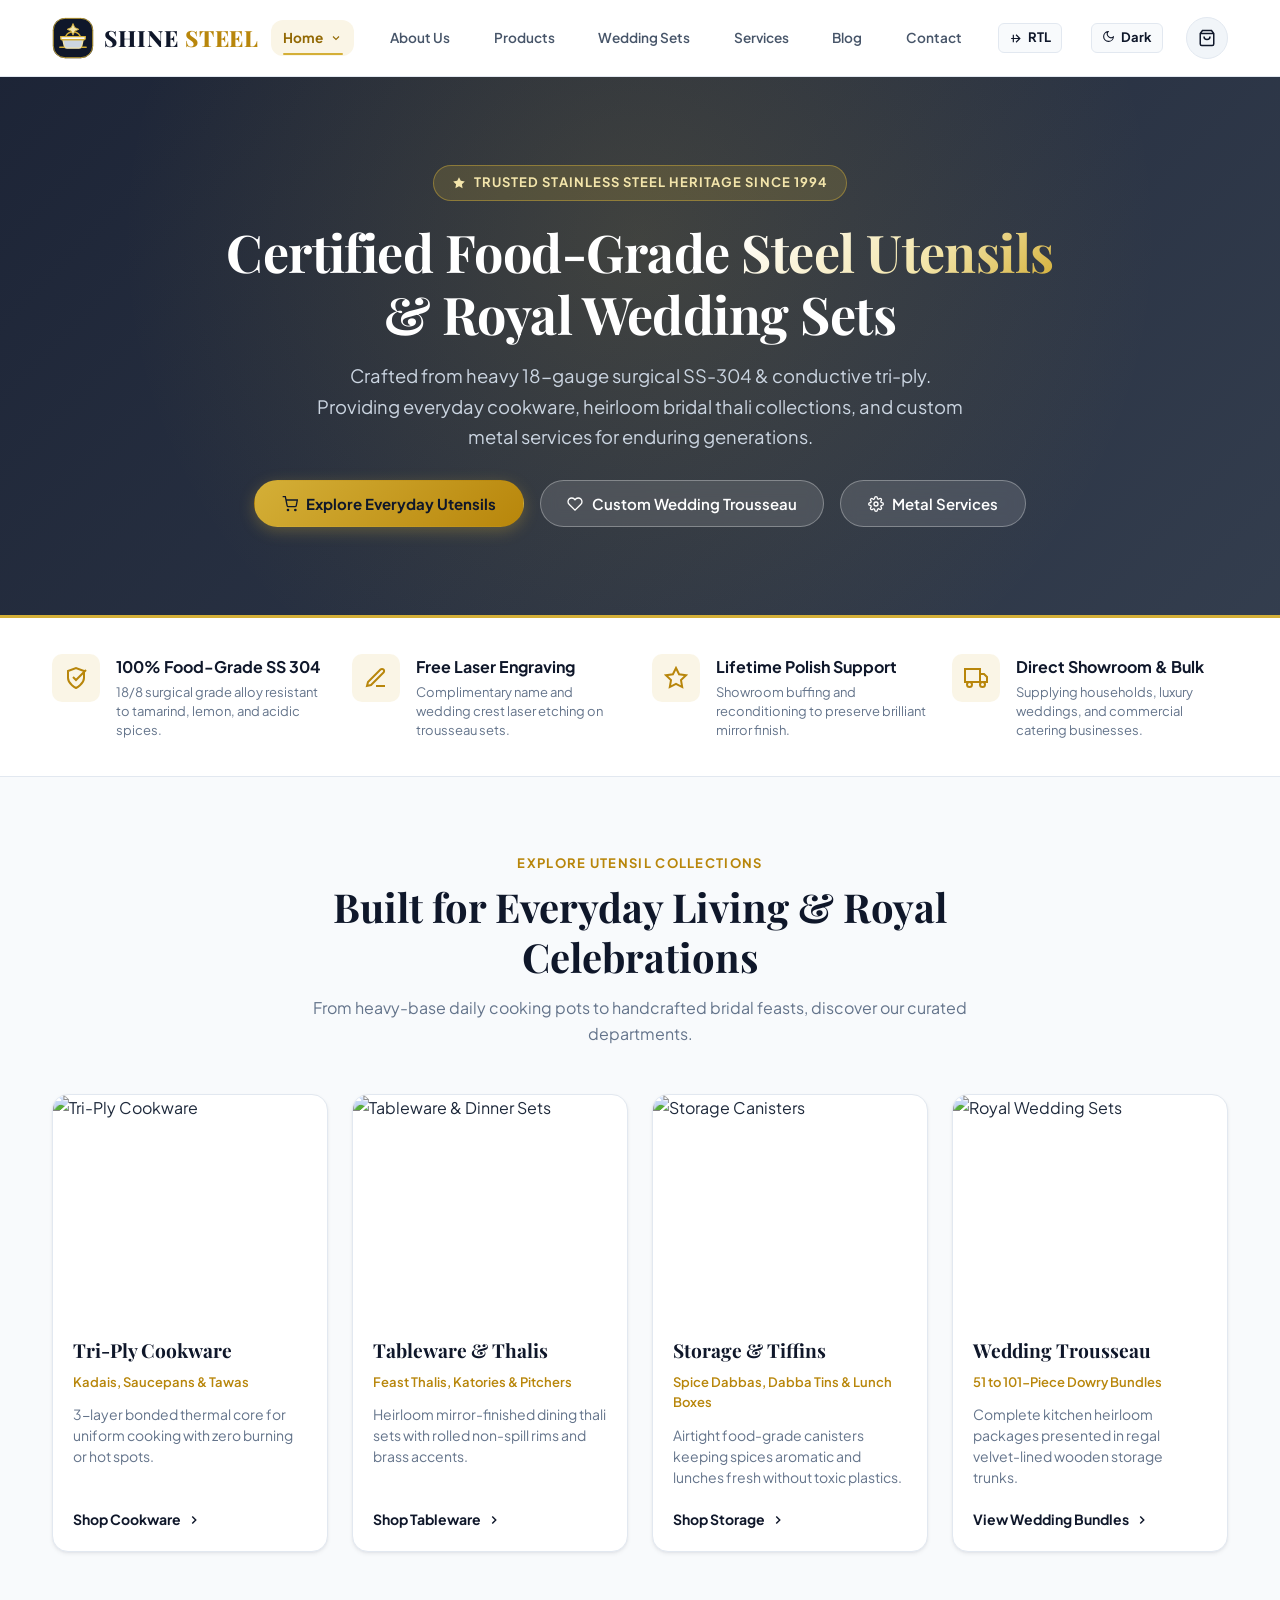
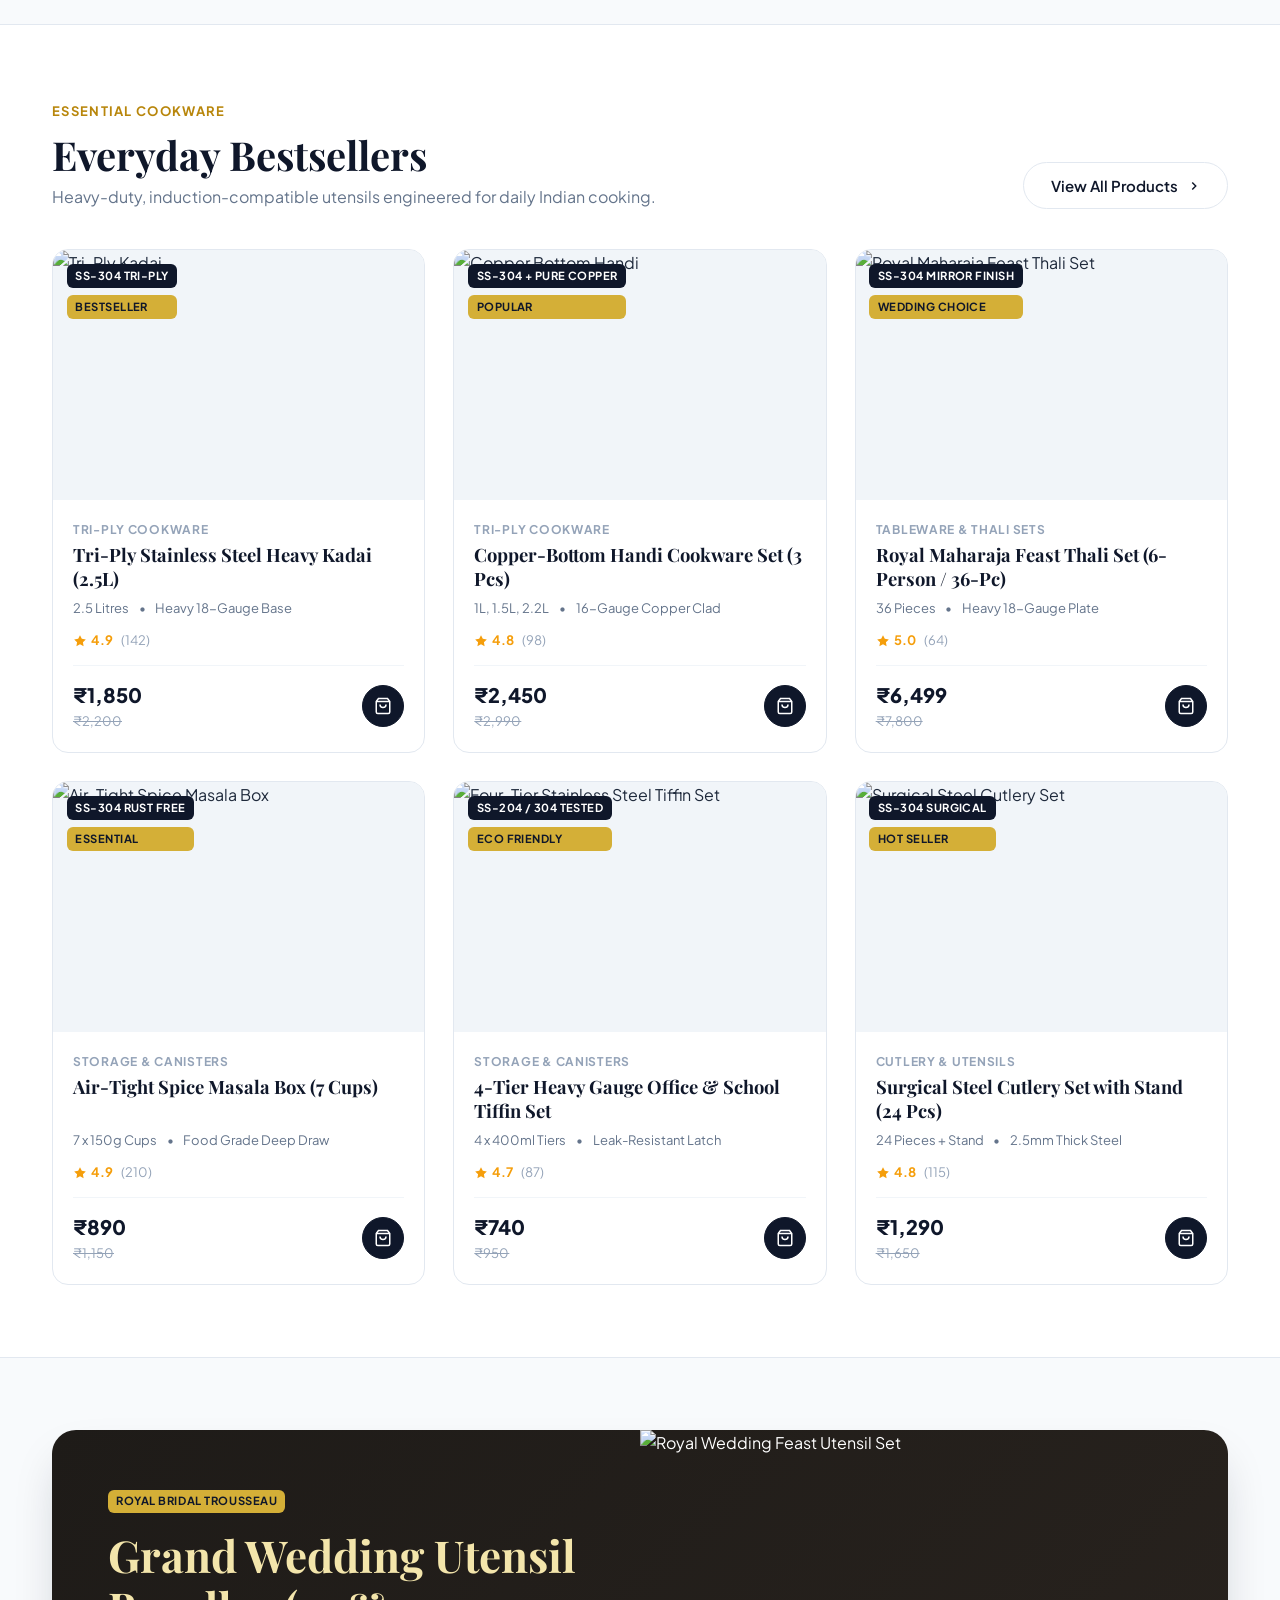
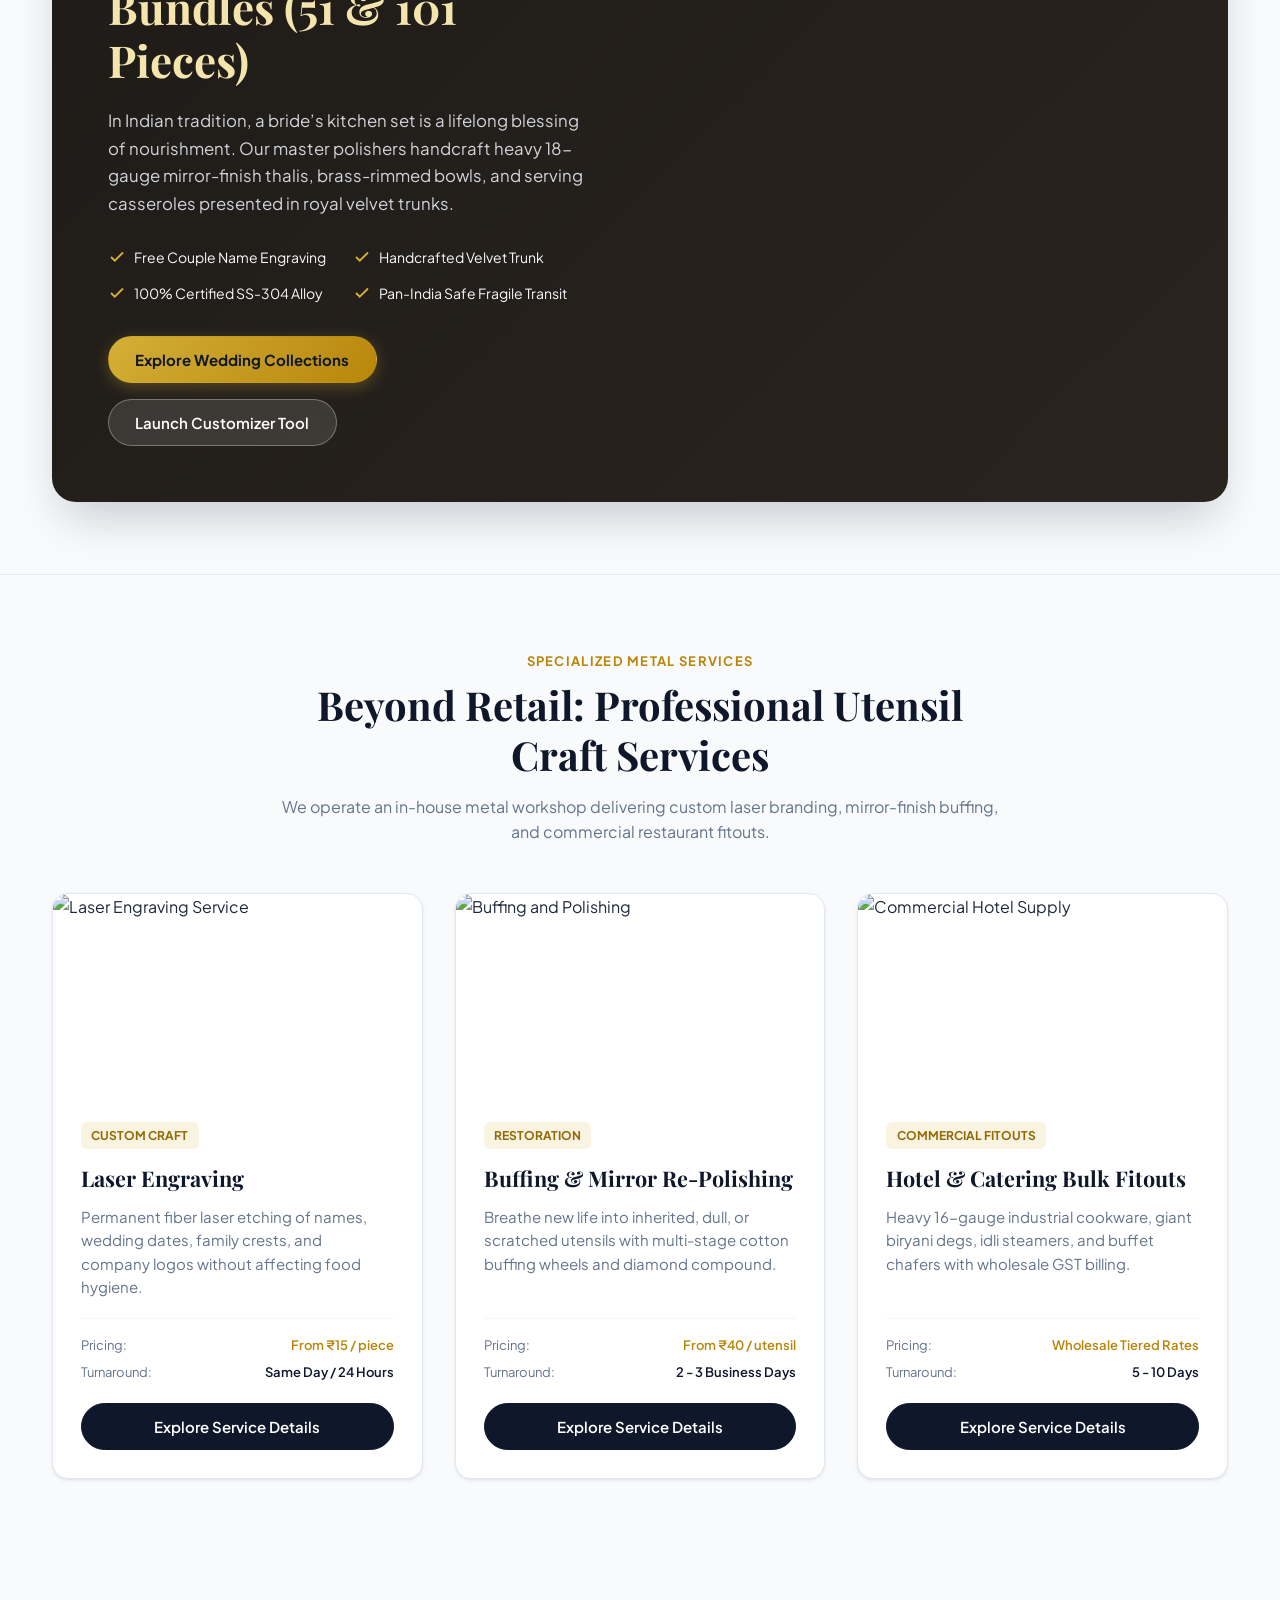
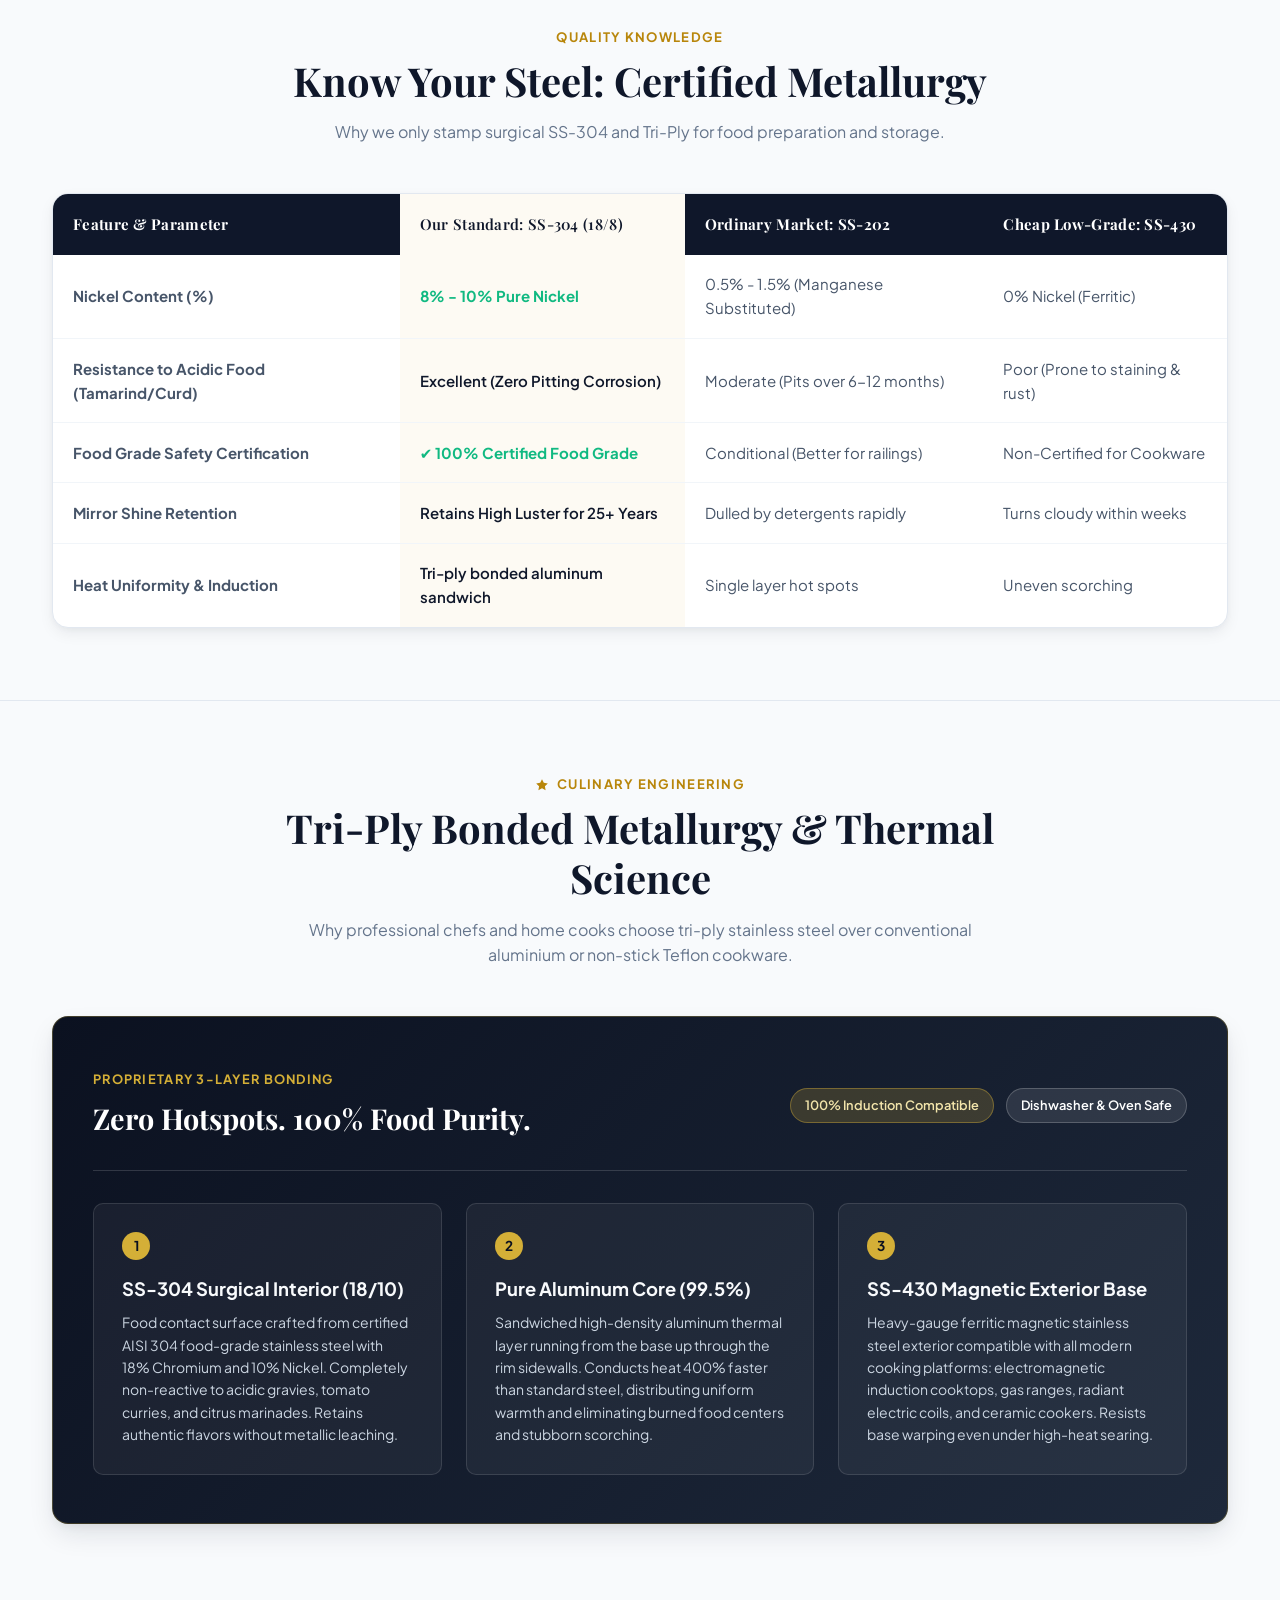
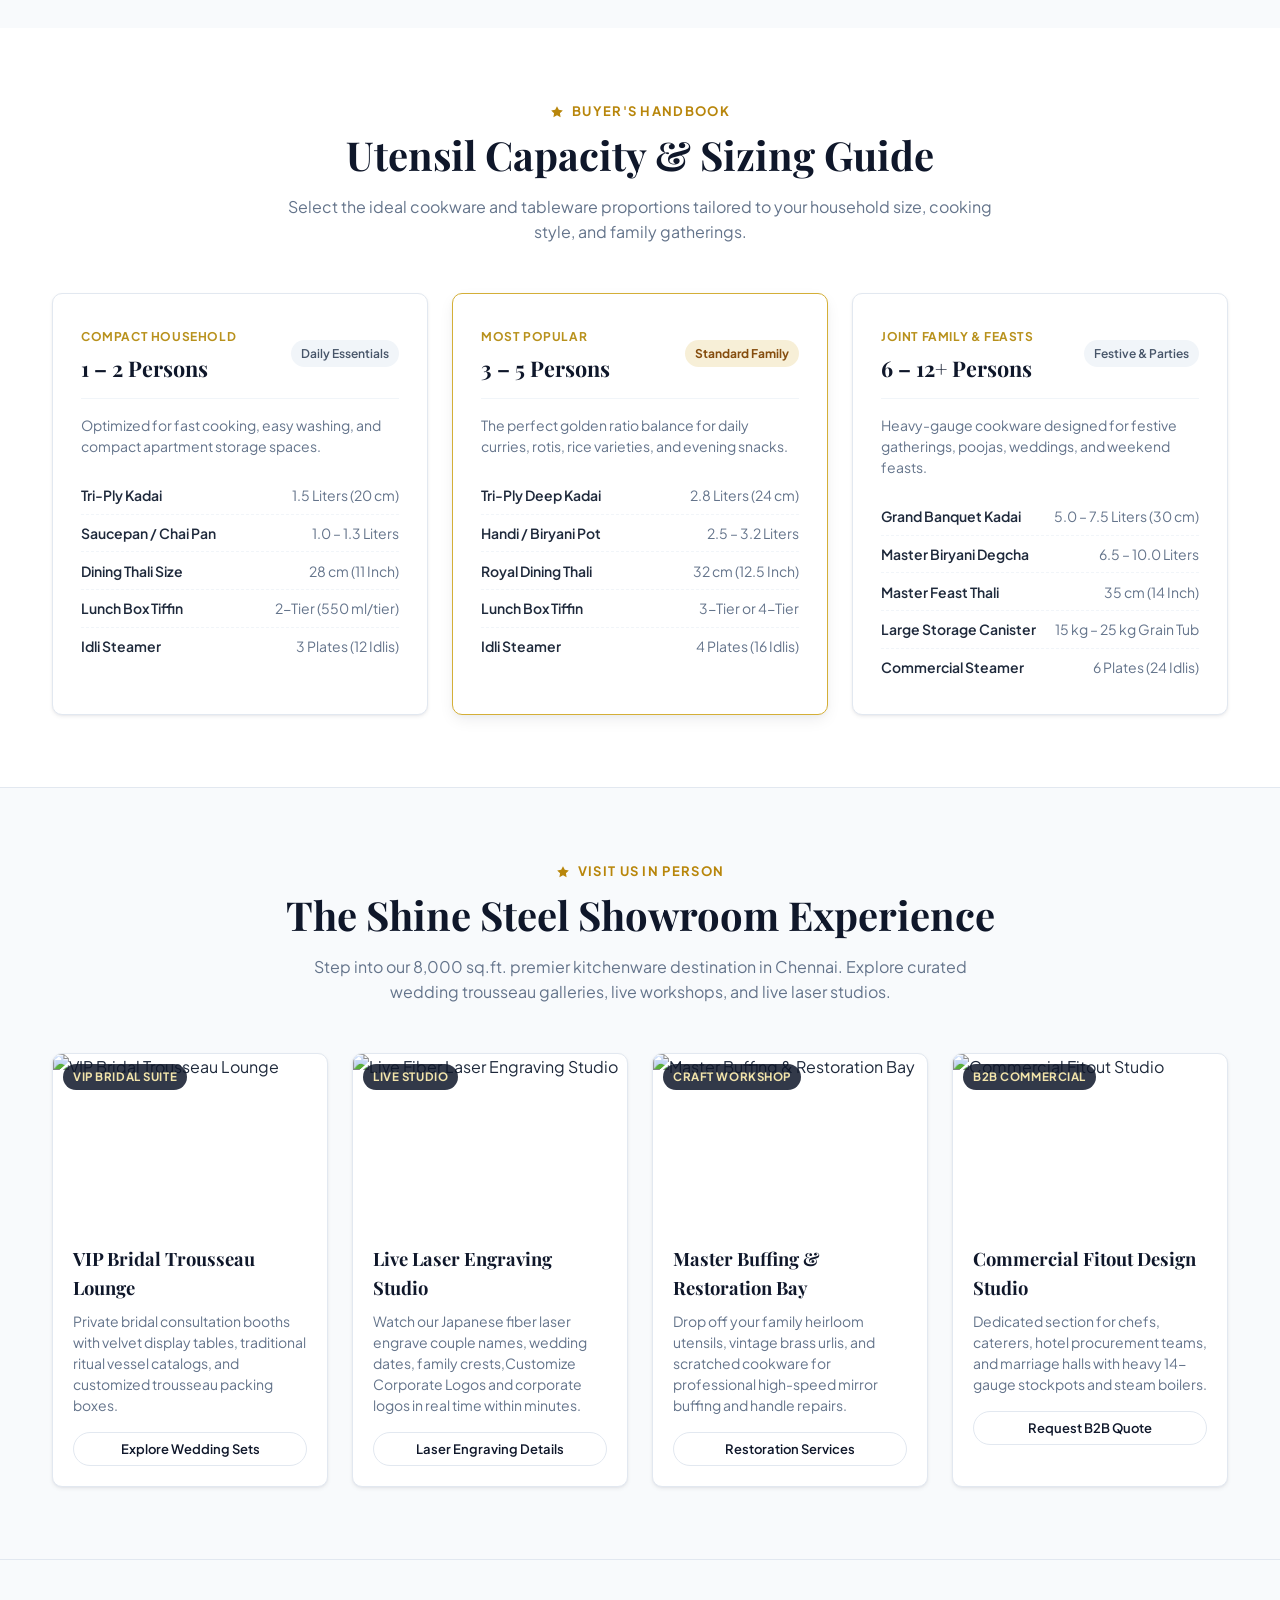
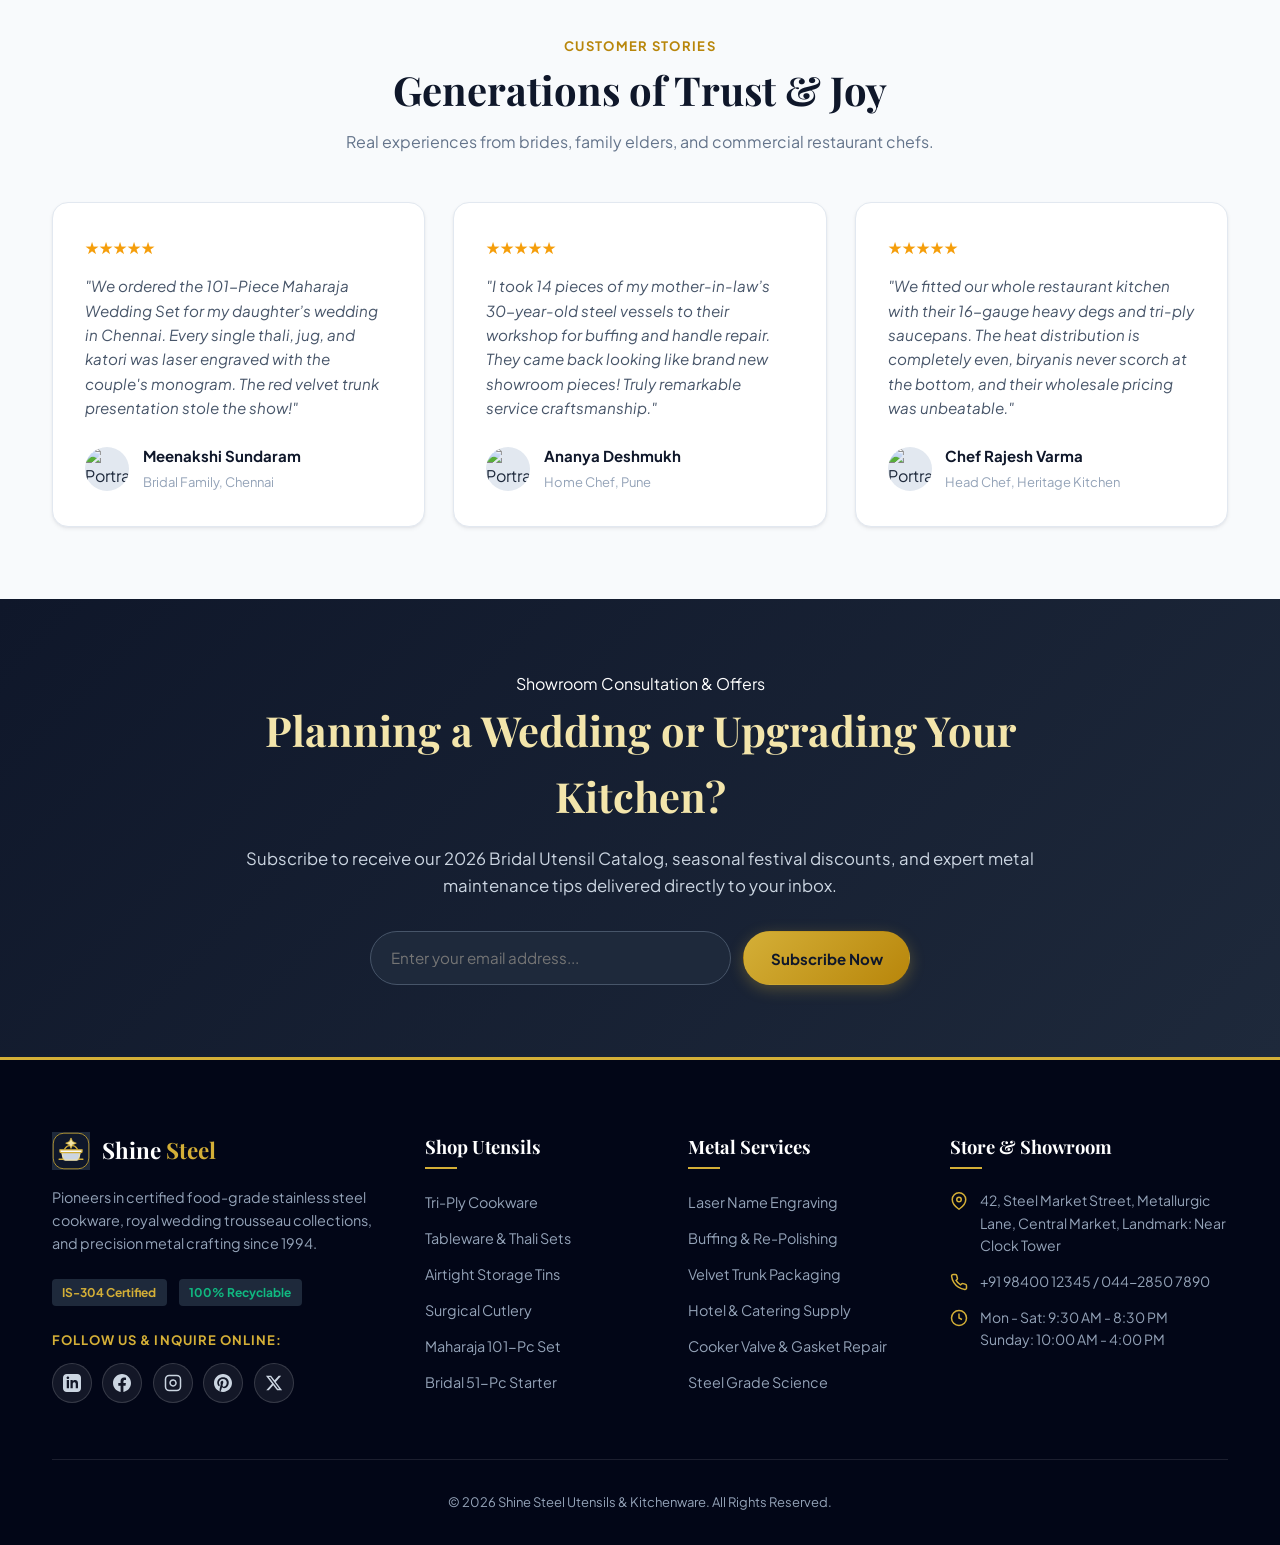
==== commit eeacbccc: "first commit" ====
--- a/index.html
+++ b/index.html
@@ -87,11 +87,49 @@
 
         <!-- Main Nav Links - Single Line Aligned -->
         <ul class="nav-menu">
-          <li class="nav-dropdown">
-            <a href="index.html" class="nav-link nav-dropdown-toggle active" aria-haspopup="true">Home <svg width="12" height="12" viewBox="0 0 24 24" fill="none" stroke="currentColor" stroke-width="2"><path d="m6 9 6 6 6-6"/></svg></a>
+                    <li class="nav-dropdown">
+            <a href="index.html" class="nav-link nav-dropdown-toggle active" aria-haspopup="true" aria-expanded="false">
+              <span>Home</span>
+              <svg class="dropdown-chevron" width="12" height="12" viewBox="0 0 24 24" fill="none" stroke="currentColor" stroke-width="2.2"><path d="m6 9 6 6 6-6"/></svg>
+            </a>
             <ul class="nav-submenu">
-              <li><a href="index.html" class="active" aria-current="page">Home 1</a></li>
-              <li><a href="home2.html">Home 2</a></li>
+              <li class="nav-submenu-header">
+                <span class="nav-submenu-eyebrow">Storefront Variations</span>
+              </li>
+              <li>
+                <a href="index.html" class="nav-submenu-card active" aria-current="page">
+                  <div class="nav-submenu-icon">
+                    <svg width="18" height="18" viewBox="0 0 24 24" fill="none" stroke="currentColor" stroke-width="2"><path d="M3 9l9-7 9 7v11a2 2 0 0 1-2 2H5a2 2 0 0 1-2-2z"/><polyline points="9 22 9 12 15 12 15 22"/></svg>
+                  </div>
+                  <div class="nav-submenu-content">
+                    <div class="nav-submenu-title-row">
+                      <span class="nav-submenu-title">Home 1</span>
+                      <span class="nav-submenu-badge badge-classic">Classic</span>
+                    </div>
+                    <span class="nav-submenu-desc">Royal Wedding Sets, Tri-Ply &amp; Services</span>
+                  </div>
+                  <div class="nav-submenu-arrow">
+                    <svg width="14" height="14" viewBox="0 0 24 24" fill="none" stroke="currentColor" stroke-width="2.2"><path d="M5 12h14m-7-7 7 7-7 7"/></svg>
+                  </div>
+                </a>
+              </li>
+              <li>
+                <a href="home2.html" class="nav-submenu-card">
+                  <div class="nav-submenu-icon icon-modern">
+                    <svg width="18" height="18" viewBox="0 0 24 24" fill="none" stroke="currentColor" stroke-width="2"><polygon points="12 2 15.09 8.26 22 9.27 17 14.14 18.18 21.02 12 17.77 5.82 21.02 7 14.14 2 9.27 8.91 8.26 12 2"/></svg>
+                  </div>
+                  <div class="nav-submenu-content">
+                    <div class="nav-submenu-title-row">
+                      <span class="nav-submenu-title">Home 2</span>
+                      <span class="nav-submenu-badge badge-modern">Modern</span>
+                    </div>
+                    <span class="nav-submenu-desc">Contemporary Cookware &amp; Minimalist Living</span>
+                  </div>
+                  <div class="nav-submenu-arrow">
+                    <svg width="14" height="14" viewBox="0 0 24 24" fill="none" stroke="currentColor" stroke-width="2.2"><path d="M5 12h14m-7-7 7 7-7 7"/></svg>
+                  </div>
+                </a>
+              </li>
             </ul>
           </li>
           <li><a href="about.html" class="nav-link">About Us</a></li>
@@ -1246,8 +1284,17 @@
         <button class="icon-btn" onclick="closeMobileMenu()">✕</button>
       </div>
       <div class="mobile-nav-links">
-        <a href="index.html" class="mobile-nav-link home-variant-link active" aria-current="page">Home 1 <span>→</span></a>
-        <a href="home2.html" class="mobile-nav-link home-variant-link">Home 2 <span>→</span></a>
+                <div class="mobile-nav-group">
+          <div class="mobile-nav-group-title">Home Variations</div>
+          <a href="index.html" class="mobile-nav-link home-variant-link active" aria-current="page">
+            <span class="mobile-nav-text">Home 1 <span class="mobile-nav-badge badge-classic">Classic</span></span>
+            <span>&rarr;</span>
+          </a>
+          <a href="home2.html" class="mobile-nav-link home-variant-link">
+            <span class="mobile-nav-text">Home 2 <span class="mobile-nav-badge badge-modern">Modern</span></span>
+            <span>&rarr;</span>
+          </a>
+        </div>
         <a href="about.html" class="mobile-nav-link">About Our Craft <span>→</span></a>
         <a href="products.html" class="mobile-nav-link">Products & Categories <span>→</span></a>
         <a href="wedding-sets.html" class="mobile-nav-link">Wedding Trousseau Sets <span>→</span></a>
--- a/css/style.css
+++ b/css/style.css
@@ -333,56 +333,294 @@
 }
 
 .nav-dropdown-toggle {
-  gap: 0.35rem;
-}
-
+  display: inline-flex;
+  align-items: center;
+  gap: 0.4rem;
+  position: relative;
+  padding: 0.55rem 0.7rem;
+  border-radius: 12px;
+  border: 1px solid transparent;
+  transition: all var(--transition-fast);
+}
+
+.nav-dropdown:hover .nav-dropdown-toggle,
+.nav-dropdown:focus-within .nav-dropdown-toggle,
+.nav-dropdown.is-open .nav-dropdown-toggle {
+  background: rgba(212, 175, 55, 0.09);
+  border-color: rgba(212, 175, 55, 0.25);
+  box-shadow: inset 0 0 0 1px rgba(212, 175, 55, 0.08);
+}
+
+.nav-dropdown-toggle .dropdown-chevron,
 .nav-dropdown-toggle svg {
-  transition: transform var(--transition-fast);
-}
-
+  transition: transform 0.28s cubic-bezier(0.16, 1, 0.3, 1);
+  display: inline-block;
+  vertical-align: middle;
+}
+
+.nav-dropdown:hover .nav-dropdown-toggle .dropdown-chevron,
 .nav-dropdown:hover .nav-dropdown-toggle svg,
-.nav-dropdown:focus-within .nav-dropdown-toggle svg {
+.nav-dropdown:focus-within .nav-dropdown-toggle .dropdown-chevron,
+.nav-dropdown:focus-within .nav-dropdown-toggle svg,
+.nav-dropdown.is-open .nav-dropdown-toggle svg {
   transform: rotate(180deg);
 }
 
+/* Enhanced Luxury Submenu Container */
 .nav-submenu {
   position: absolute;
-  top: calc(100% - 1px);
+  top: calc(100% + 10px);
   left: 0;
-  z-index: 1100;
-  display: grid;
-  min-width: 150px;
-  gap: 0.2rem;
-  padding: 0.4rem;
-  border: 1px solid var(--color-silver-300);
-  border-radius: var(--radius-md);
-  background: var(--color-white);
-  box-shadow: var(--shadow-lg);
+  z-index: 1200;
+  display: flex;
+  flex-direction: column;
+  min-width: 330px;
+  max-width: 360px;
+  padding: 0.7rem;
+  margin: 0;
+  list-style: none;
+  background: rgba(255, 255, 255, 0.96);
+  -webkit-backdrop-filter: blur(14px);
+  backdrop-filter: blur(14px);
+  border: 1px solid rgba(212, 175, 55, 0.32);
+  border-radius: 18px;
+  box-shadow: 
+    0 22px 52px -12px rgba(15, 23, 42, 0.18),
+    0 10px 28px -14px rgba(15, 23, 42, 0.12),
+    0 0 0 1px rgba(212, 175, 55, 0.14);
   opacity: 0;
   visibility: hidden;
-  transition: opacity var(--transition-fast), visibility var(--transition-fast);
+  transform: translateY(12px) scale(0.97);
+  transform-origin: top left;
+  transition: 
+    opacity 0.24s cubic-bezier(0.16, 1, 0.3, 1),
+    transform 0.24s cubic-bezier(0.16, 1, 0.3, 1),
+    visibility 0.24s;
+  pointer-events: none;
+}
+
+/* Subtle Top Triangle Pointer */
+.nav-submenu::before {
+  content: '';
+  position: absolute;
+  top: -7px;
+  left: 22px;
+  width: 12px;
+  height: 12px;
+  background: #ffffff;
+  border-left: 1px solid rgba(212, 175, 55, 0.35);
+  border-top: 1px solid rgba(212, 175, 55, 0.35);
+  transform: rotate(45deg);
+  border-radius: 2px 0 0 0;
+  z-index: 1;
+}
+
+/* Invisible bridge so mouse hover doesn't break moving from toggle to submenu */
+.nav-dropdown::after {
+  content: '';
+  position: absolute;
+  top: 100%;
+  left: 0;
+  right: 0;
+  height: 12px;
+  display: block;
 }
 
 .nav-dropdown:hover .nav-submenu,
-.nav-dropdown:focus-within .nav-submenu {
+.nav-dropdown:focus-within .nav-submenu,
+.nav-dropdown.is-open .nav-submenu {
   opacity: 1;
   visibility: visible;
-}
-
-.nav-submenu a {
+  transform: translateY(0) scale(1);
+  pointer-events: auto;
+}
+
+/* Submenu Header Eyebrow */
+.nav-submenu-header {
+  padding: 0.35rem 0.65rem 0.45rem;
+  margin-bottom: 0.35rem;
+  border-bottom: 1px solid rgba(226, 232, 240, 0.85);
+  display: flex;
+  align-items: center;
+  justify-content: space-between;
+}
+
+.nav-submenu-eyebrow {
+  font-size: 0.68rem;
+  font-weight: 700;
+  text-transform: uppercase;
+  letter-spacing: 0.08em;
+  color: #94a3b8;
+}
+
+/* Submenu Interactive Item Cards */
+.nav-submenu li {
+  margin: 0;
+  padding: 0;
+  list-style: none;
+}
+
+.nav-submenu a,
+.nav-submenu .nav-submenu-card {
+  display: flex !important;
+  align-items: center !important;
+  gap: 0.85rem !important;
+  padding: 0.75rem 0.85rem !important;
+  border-radius: 12px !important;
+  text-decoration: none !important;
+  color: #1e293b !important;
+  background: transparent;
+  border: 1px solid transparent !important;
+  transition: all 0.22s cubic-bezier(0.16, 1, 0.3, 1) !important;
+  position: relative;
+  z-index: 2;
+  margin-bottom: 0.25rem;
+  text-align: left;
+}
+
+.nav-submenu li:last-child a,
+.nav-submenu li:last-child .nav-submenu-card {
+  margin-bottom: 0;
+}
+
+/* Icon Container */
+.nav-submenu-icon {
+  width: 38px;
+  height: 38px;
+  border-radius: 10px;
+  background: linear-gradient(135deg, rgba(212, 175, 55, 0.16) 0%, rgba(212, 175, 55, 0.05) 100%);
+  border: 1px solid rgba(212, 175, 55, 0.35);
+  color: #b8911c;
+  display: flex;
+  align-items: center;
+  justify-content: center;
+  flex-shrink: 0;
+  transition: all 0.24s cubic-bezier(0.16, 1, 0.3, 1);
+}
+
+.nav-submenu-icon.icon-modern {
+  background: linear-gradient(135deg, rgba(14, 165, 233, 0.14) 0%, rgba(14, 165, 233, 0.04) 100%);
+  border-color: rgba(14, 165, 233, 0.3);
+  color: #0284c7;
+}
+
+/* Content Column */
+.nav-submenu-content {
+  flex: 1;
+  min-width: 0;
+}
+
+.nav-submenu-title-row {
+  display: flex;
+  align-items: center;
+  gap: 0.5rem;
+  margin-bottom: 0.2rem;
+}
+
+.nav-submenu-title {
+  font-size: 0.95rem;
+  font-weight: 700;
+  color: #0f172a;
+  letter-spacing: -0.01em;
+  transition: color 0.2s ease;
+}
+
+/* Badges */
+.nav-submenu-badge {
+  font-size: 0.65rem;
+  font-weight: 700;
+  text-transform: uppercase;
+  letter-spacing: 0.05em;
+  padding: 2px 7px;
+  border-radius: 999px;
+  display: inline-block;
+  line-height: 1.3;
+}
+
+.badge-classic {
+  background: rgba(212, 175, 55, 0.18);
+  color: #854d0e;
+  border: 1px solid rgba(212, 175, 55, 0.35);
+}
+
+.badge-modern {
+  background: #e0f2fe;
+  color: #0369a1;
+  border: 1px solid #bae6fd;
+}
+
+/* Description Text */
+.nav-submenu-desc {
+  font-size: 0.775rem;
+  color: #64748b;
+  line-height: 1.35;
+  margin: 0;
   display: block;
-  padding: 0.55rem 0.7rem;
-  border-radius: var(--radius-sm);
-  color: var(--color-silver-600);
-  font-size: 0.875rem;
-  font-weight: 600;
-  white-space: nowrap;
-}
-
+  white-space: normal !important;
+}
+
+/* Gliding Arrow */
+.nav-submenu-arrow {
+  color: #94a3b8;
+  display: flex;
+  align-items: center;
+  justify-content: center;
+  flex-shrink: 0;
+  transition: all 0.24s cubic-bezier(0.16, 1, 0.3, 1);
+  opacity: 0.5;
+}
+
+/* Hover State */
 .nav-submenu a:hover,
-.nav-submenu a.active {
-  background: rgba(212, 175, 55, 0.14);
+.nav-submenu .nav-submenu-card:hover {
+  background: linear-gradient(135deg, rgba(254, 252, 232, 0.9) 0%, rgba(255, 255, 255, 0.95) 100%) !important;
+  border-color: rgba(212, 175, 55, 0.45) !important;
+  transform: translateX(4px);
+  box-shadow: 0 4px 14px rgba(212, 175, 55, 0.12);
+}
+
+.nav-submenu a:hover .nav-submenu-title,
+.nav-submenu .nav-submenu-card:hover .nav-submenu-title {
   color: #926904;
+}
+
+.nav-submenu a:hover .nav-submenu-icon,
+.nav-submenu .nav-submenu-card:hover .nav-submenu-icon {
+  transform: scale(1.08);
+  box-shadow: 0 4px 10px rgba(212, 175, 55, 0.25);
+}
+
+.nav-submenu a:hover .nav-submenu-arrow,
+.nav-submenu .nav-submenu-card:hover .nav-submenu-arrow {
+  transform: translateX(4px);
+  color: #b8911c;
+  opacity: 1;
+}
+
+/* Active State (Current Page) */
+.nav-submenu a.active,
+.nav-submenu .nav-submenu-card.active {
+  background: linear-gradient(135deg, rgba(254, 249, 195, 0.7) 0%, rgba(255, 255, 255, 0.9) 100%) !important;
+  border-color: var(--color-accent) !important;
+  box-shadow: inset 3px 0 0 0 var(--color-accent), 0 3px 10px rgba(212, 175, 55, 0.15) !important;
+}
+
+.nav-submenu a.active .nav-submenu-title,
+.nav-submenu .nav-submenu-card.active .nav-submenu-title {
+  color: #854d0e;
+}
+
+.nav-submenu a.active .nav-submenu-icon,
+.nav-submenu .nav-submenu-card.active .nav-submenu-icon {
+  background: var(--color-accent);
+  color: #0b1120;
+  border-color: var(--color-accent);
+}
+
+.nav-submenu a.active .nav-submenu-arrow,
+.nav-submenu .nav-submenu-card.active .nav-submenu-arrow {
+  color: #b8911c;
+  opacity: 1;
 }
 
 /* Divider between Links & Control Buttons */
@@ -1041,6 +1279,10 @@
   position: relative;
 }
 
+.products-grid > .product-card {
+  height: 100%;
+}
+
 .product-card:hover {
   transform: translateY(-4px);
   box-shadow: var(--shadow-lg);
@@ -1121,7 +1363,7 @@
   padding: 1.25rem;
   display: flex;
   flex-direction: column;
-  flex-grow: 1;
+  flex: 1;
 }
 
 .product-category-tag {
@@ -1131,6 +1373,7 @@
   font-weight: 700;
   letter-spacing: 0.06em;
   margin-bottom: 0.25rem;
+  min-height: 1.125rem;
 }
 
 .product-title {
@@ -1140,6 +1383,7 @@
   color: var(--color-primary);
   margin-bottom: 0.4rem;
   line-height: 1.3;
+  min-height: 2.6em;
 }
 
 .product-meta-specs {
@@ -1149,6 +1393,7 @@
   font-size: 0.8125rem;
   color: var(--color-silver-500);
   margin-bottom: 0.75rem;
+  min-height: 1.25rem;
 }
 
 .product-rating {
@@ -1158,6 +1403,30 @@
   font-size: 0.8125rem;
   color: #f59e0b;
   margin-bottom: 0.85rem;
+  min-height: 1.25rem;
+}
+
+.wedding-product-content {
+  display: grid;
+  grid-template-rows: auto minmax(2.6em, auto) minmax(8rem, auto) minmax(0, 1fr) auto;
+}
+
+.wedding-product-description {
+  margin: 0 0 1rem;
+  color: var(--color-silver-500);
+  font-size: 0.875rem;
+  line-height: 1.5;
+}
+
+.wedding-product-inclusions {
+  align-self: stretch;
+  margin-bottom: 1.25rem;
+}
+
+.wedding-product-inclusions ul {
+  padding-left: 0;
+  margin: 0;
+  list-style: none;
 }
 
 .product-rating .review-count {
@@ -2471,7 +2740,41 @@
 [dir="rtl"] .nav-submenu {
   right: 0;
   left: auto;
+  transform-origin: top right;
   text-align: right;
+}
+
+[dir="rtl"] .nav-submenu::before {
+  left: auto;
+  right: 22px;
+  border-left: none;
+  border-right: 1px solid rgba(212, 175, 55, 0.35);
+}
+
+[dir="rtl"] .nav-submenu a,
+[dir="rtl"] .nav-submenu .nav-submenu-card {
+  text-align: right;
+}
+
+[dir="rtl"] .nav-submenu-arrow {
+  margin-left: 0;
+  margin-right: auto;
+  transform: rotate(180deg);
+}
+
+[dir="rtl"] .nav-submenu a:hover,
+[dir="rtl"] .nav-submenu .nav-submenu-card:hover {
+  transform: translateX(-4px);
+}
+
+[dir="rtl"] .nav-submenu a:hover .nav-submenu-arrow,
+[dir="rtl"] .nav-submenu .nav-submenu-card:hover .nav-submenu-arrow {
+  transform: rotate(180deg) translateX(4px);
+}
+
+[dir="rtl"] .nav-submenu a.active,
+[dir="rtl"] .nav-submenu .nav-submenu-card.active {
+  box-shadow: inset -3px 0 0 0 var(--color-accent), 0 3px 10px rgba(212, 175, 55, 0.15) !important;
 }
 
 [dir="rtl"] body {
@@ -2621,16 +2924,59 @@
 
 [data-theme="dark"] .nav-submenu {
   background: #0f172a;
-  border-color: #334155;
-}
-
-[data-theme="dark"] .nav-submenu a {
-  color: #cbd5e1;
+  border-color: rgba(212, 175, 55, 0.35);
+  box-shadow: 
+    0 20px 48px -8px rgba(0, 0, 0, 0.7),
+    0 6px 16px -2px rgba(0, 0, 0, 0.5),
+    0 0 0 1px rgba(212, 175, 55, 0.2);
+}
+
+[data-theme="dark"] .nav-submenu::before {
+  background: #0f172a;
+  border-color: rgba(212, 175, 55, 0.35);
+}
+
+[data-theme="dark"] .nav-submenu-header {
+  border-bottom-color: #1e293b;
+}
+
+[data-theme="dark"] .nav-submenu-eyebrow {
+  color: #64748b;
+}
+
+[data-theme="dark"] .nav-submenu a,
+[data-theme="dark"] .nav-submenu .nav-submenu-card {
+  color: #e2e8f0 !important;
+}
+
+[data-theme="dark"] .nav-submenu-title {
+  color: #f8fafc;
+}
+
+[data-theme="dark"] .nav-submenu-desc {
+  color: #94a3b8;
 }
 
 [data-theme="dark"] .nav-submenu a:hover,
-[data-theme="dark"] .nav-submenu a.active {
-  background: rgba(212, 175, 55, 0.16);
+[data-theme="dark"] .nav-submenu .nav-submenu-card:hover {
+  background: #1e293b !important;
+  border-color: var(--color-accent) !important;
+}
+
+[data-theme="dark"] .nav-submenu a:hover .nav-submenu-title,
+[data-theme="dark"] .nav-submenu .nav-submenu-card:hover .nav-submenu-title {
+  color: #f3e5ab;
+}
+
+[data-theme="dark"] .nav-submenu a.active,
+[data-theme="dark"] .nav-submenu .nav-submenu-card.active {
+  background: rgba(212, 175, 55, 0.14) !important;
+  border-color: var(--color-accent) !important;
+  box-shadow: inset 3px 0 0 0 var(--color-accent), 0 3px 10px rgba(0, 0, 0, 0.3) !important;
+}
+
+[data-theme="dark"] .nav-submenu a.active .nav-submenu-title,
+[data-theme="dark"] .nav-submenu .nav-submenu-card.active .nav-submenu-title {
   color: #f3e5ab;
 }
 
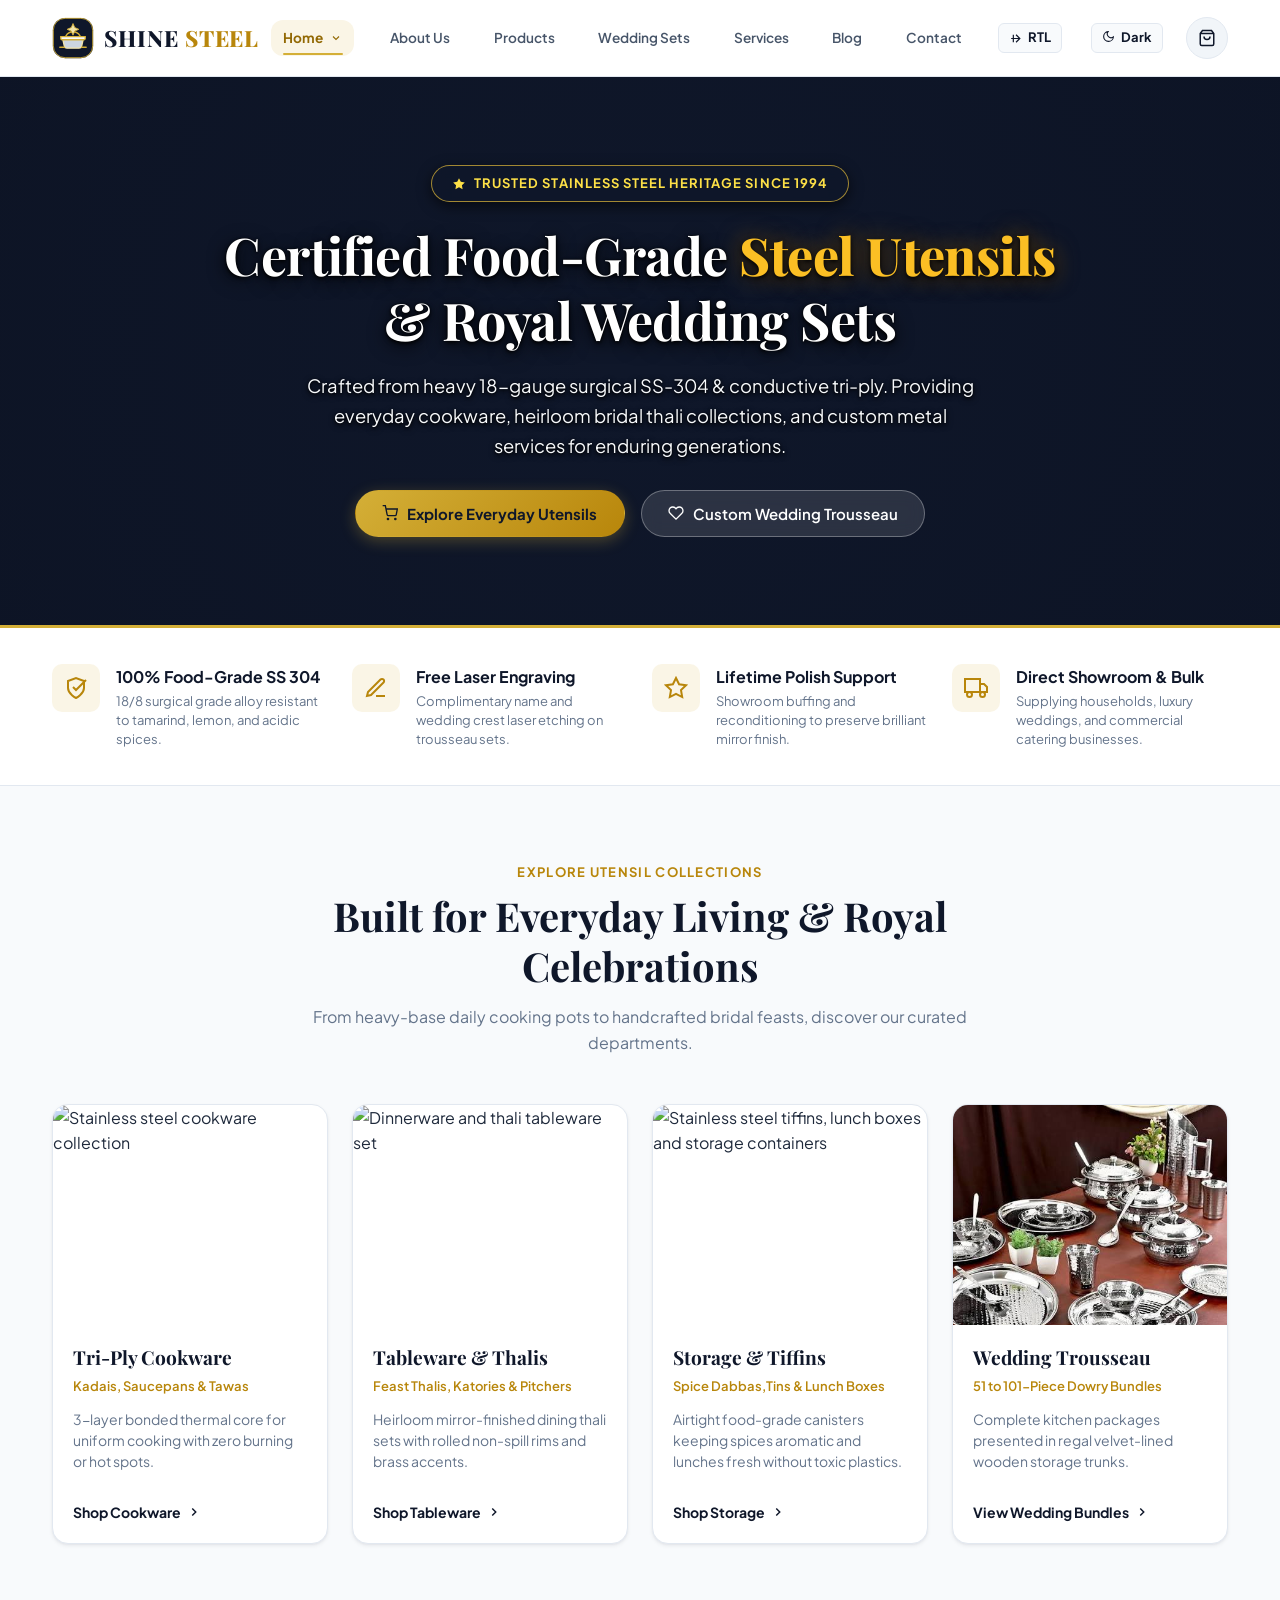
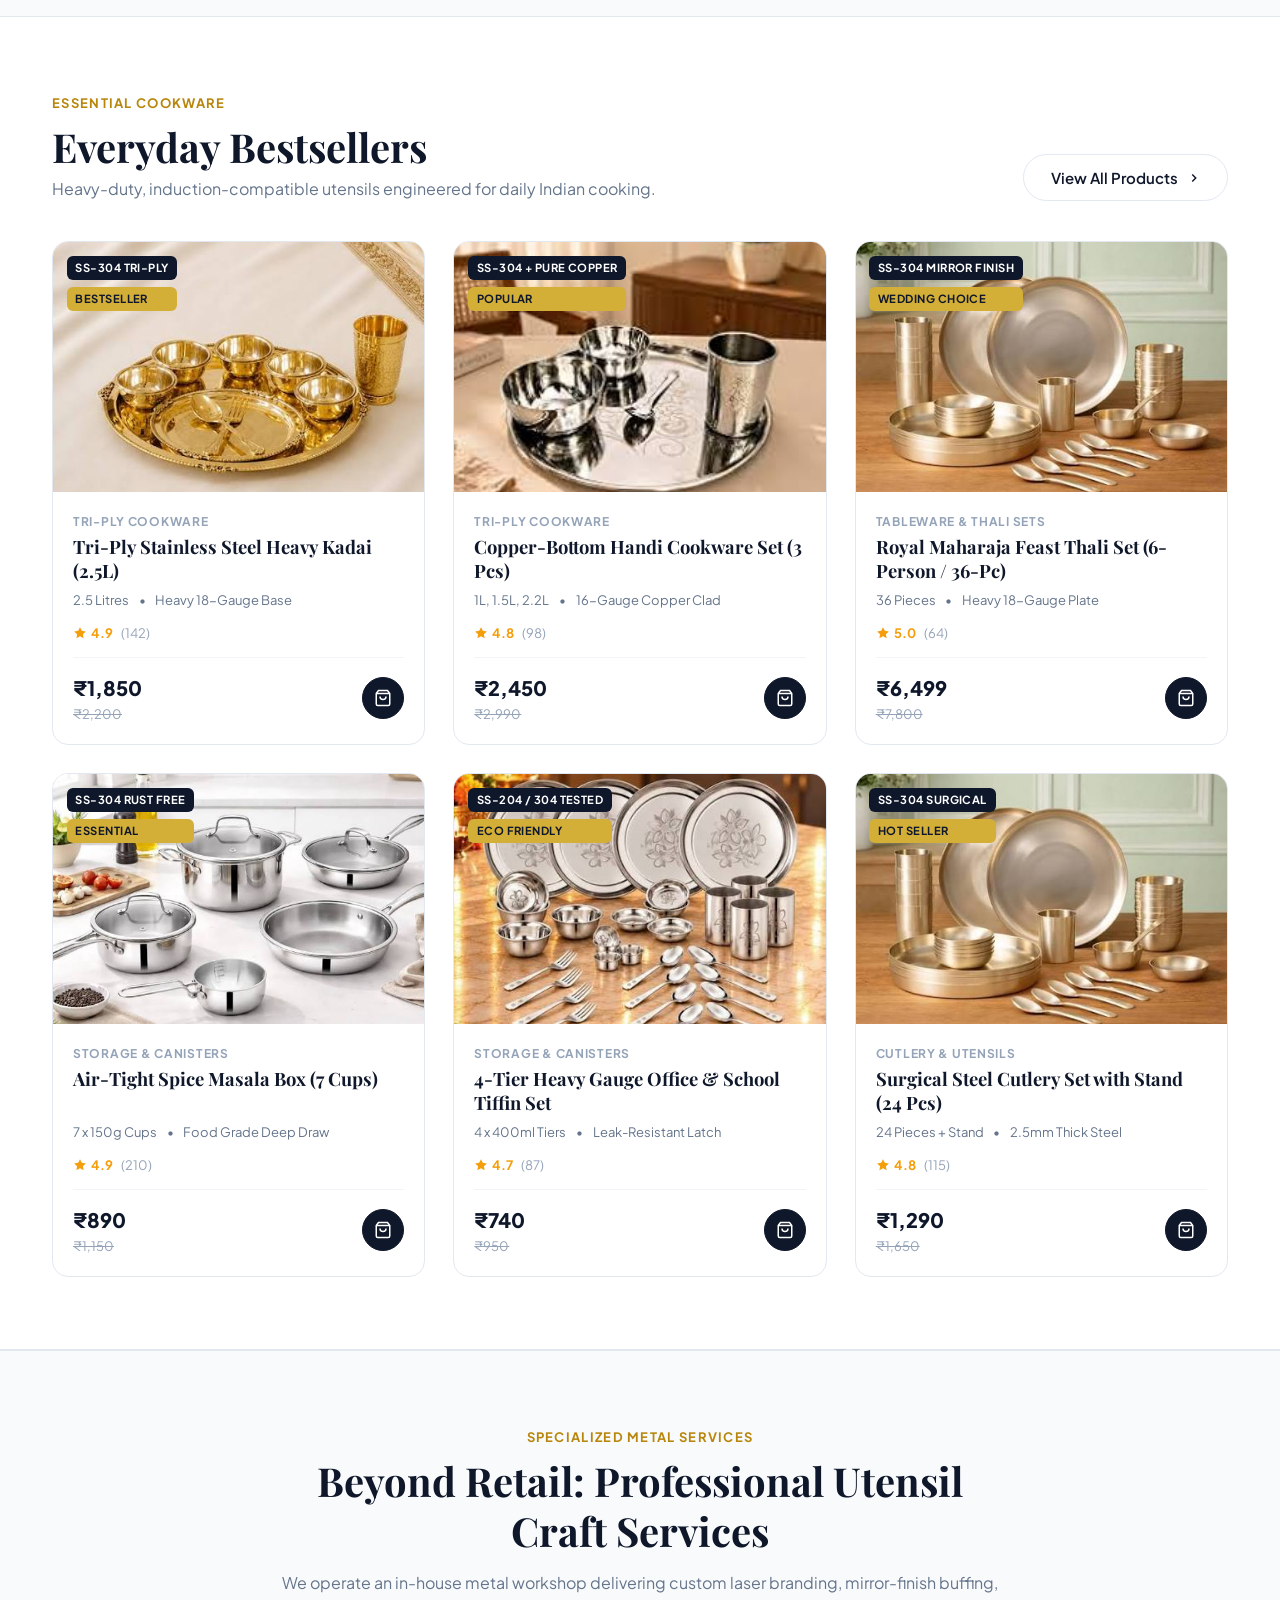
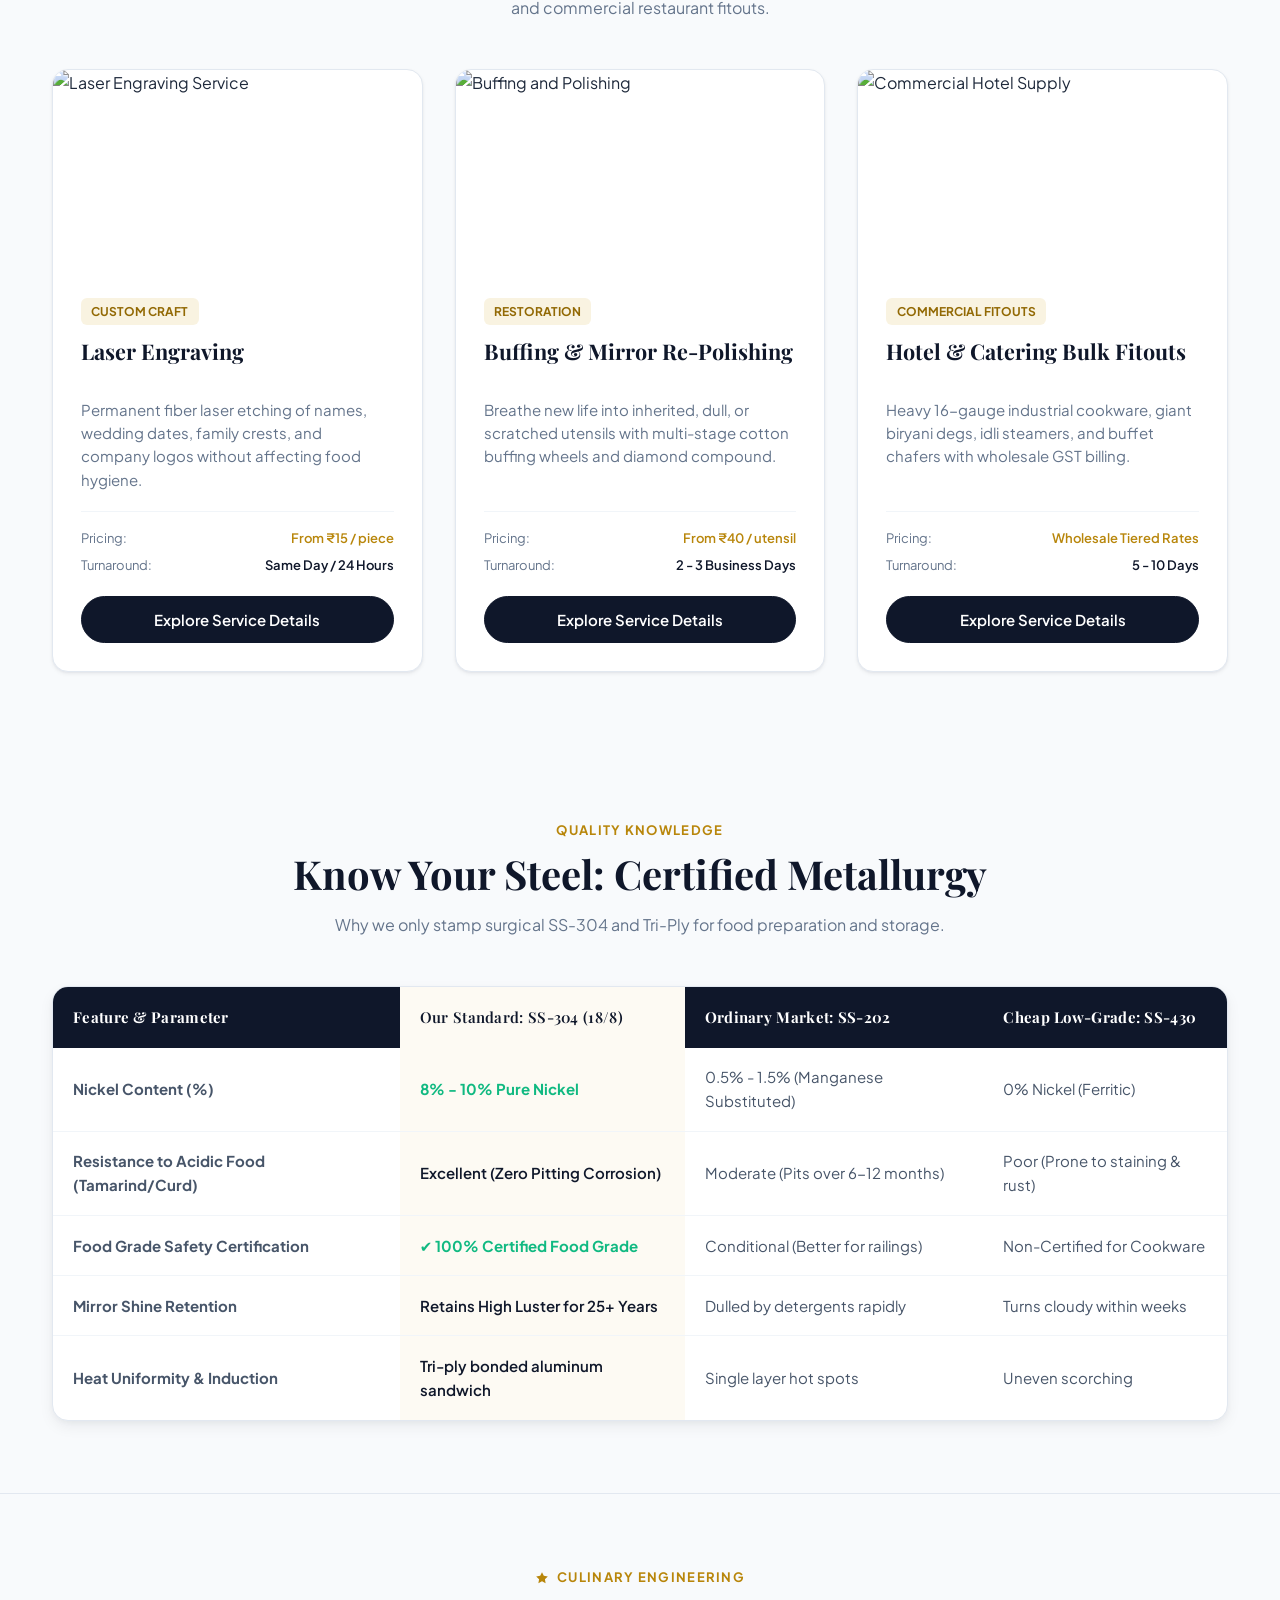
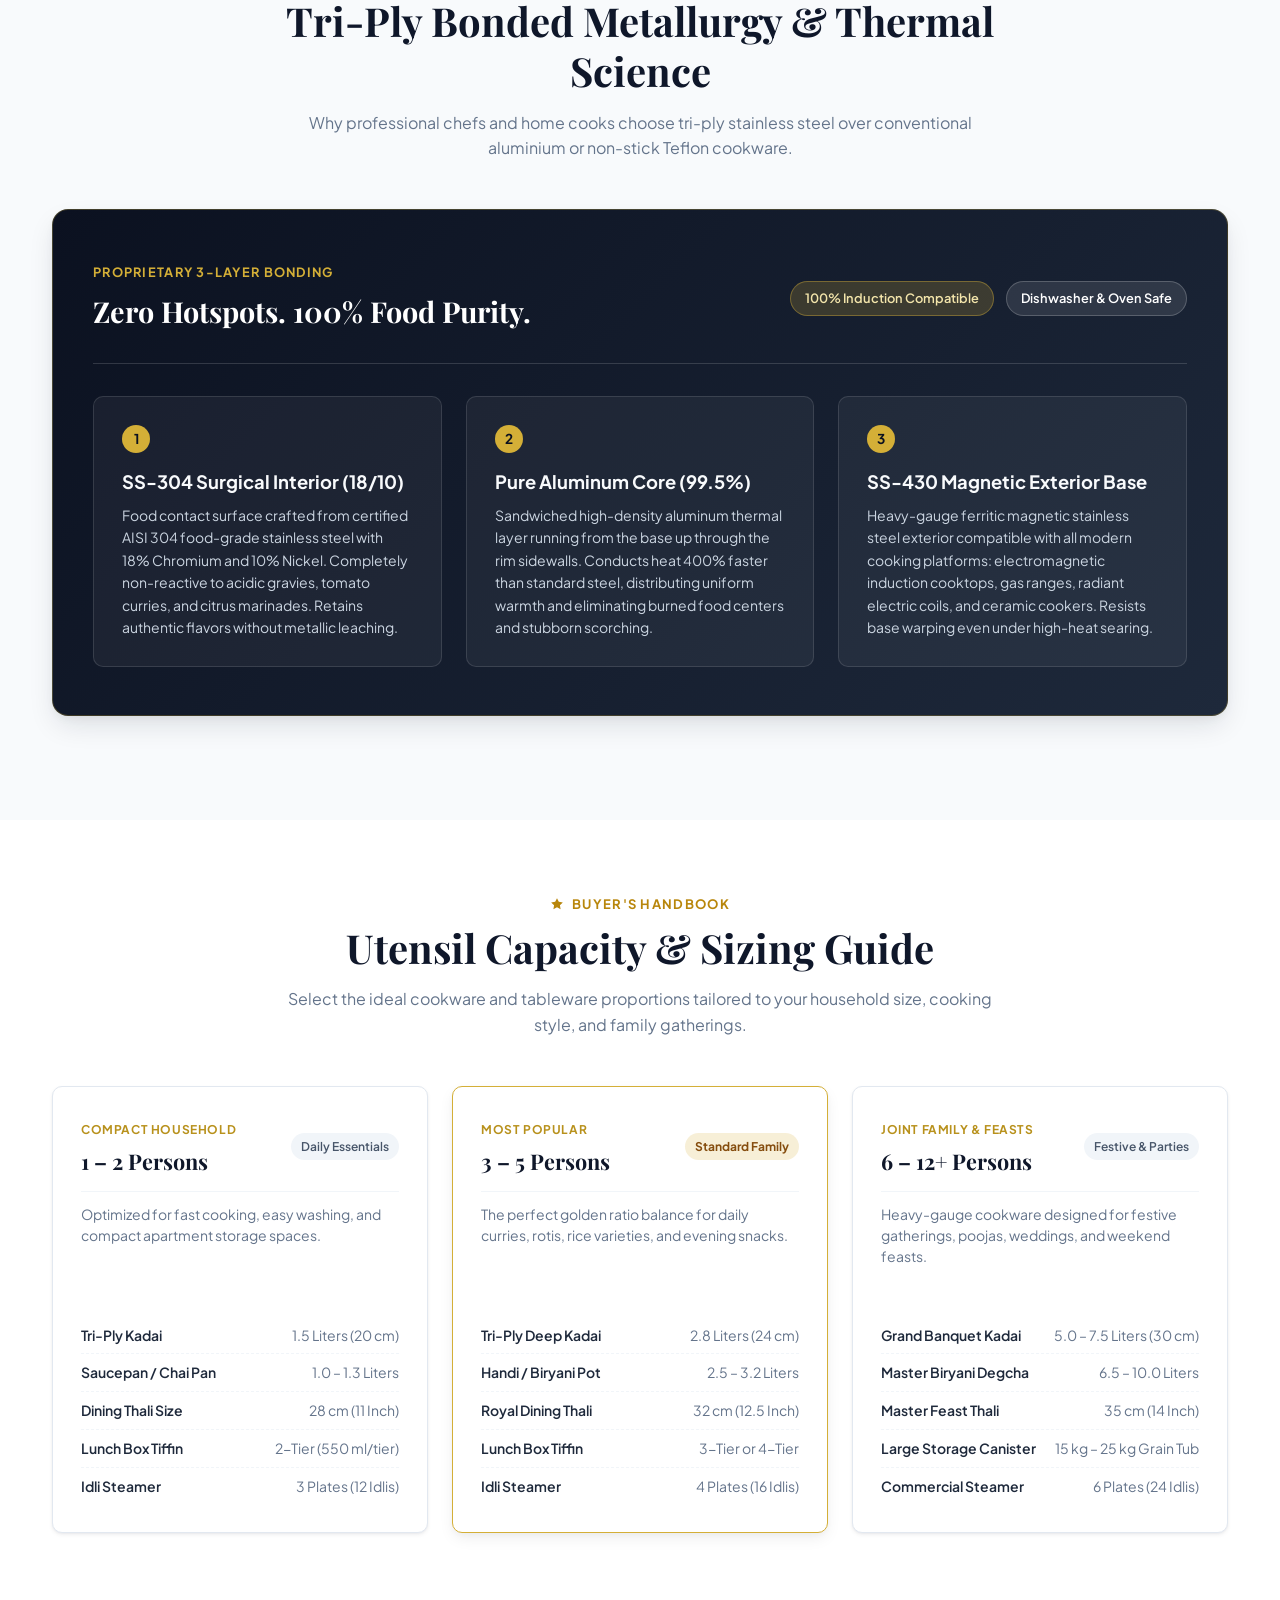
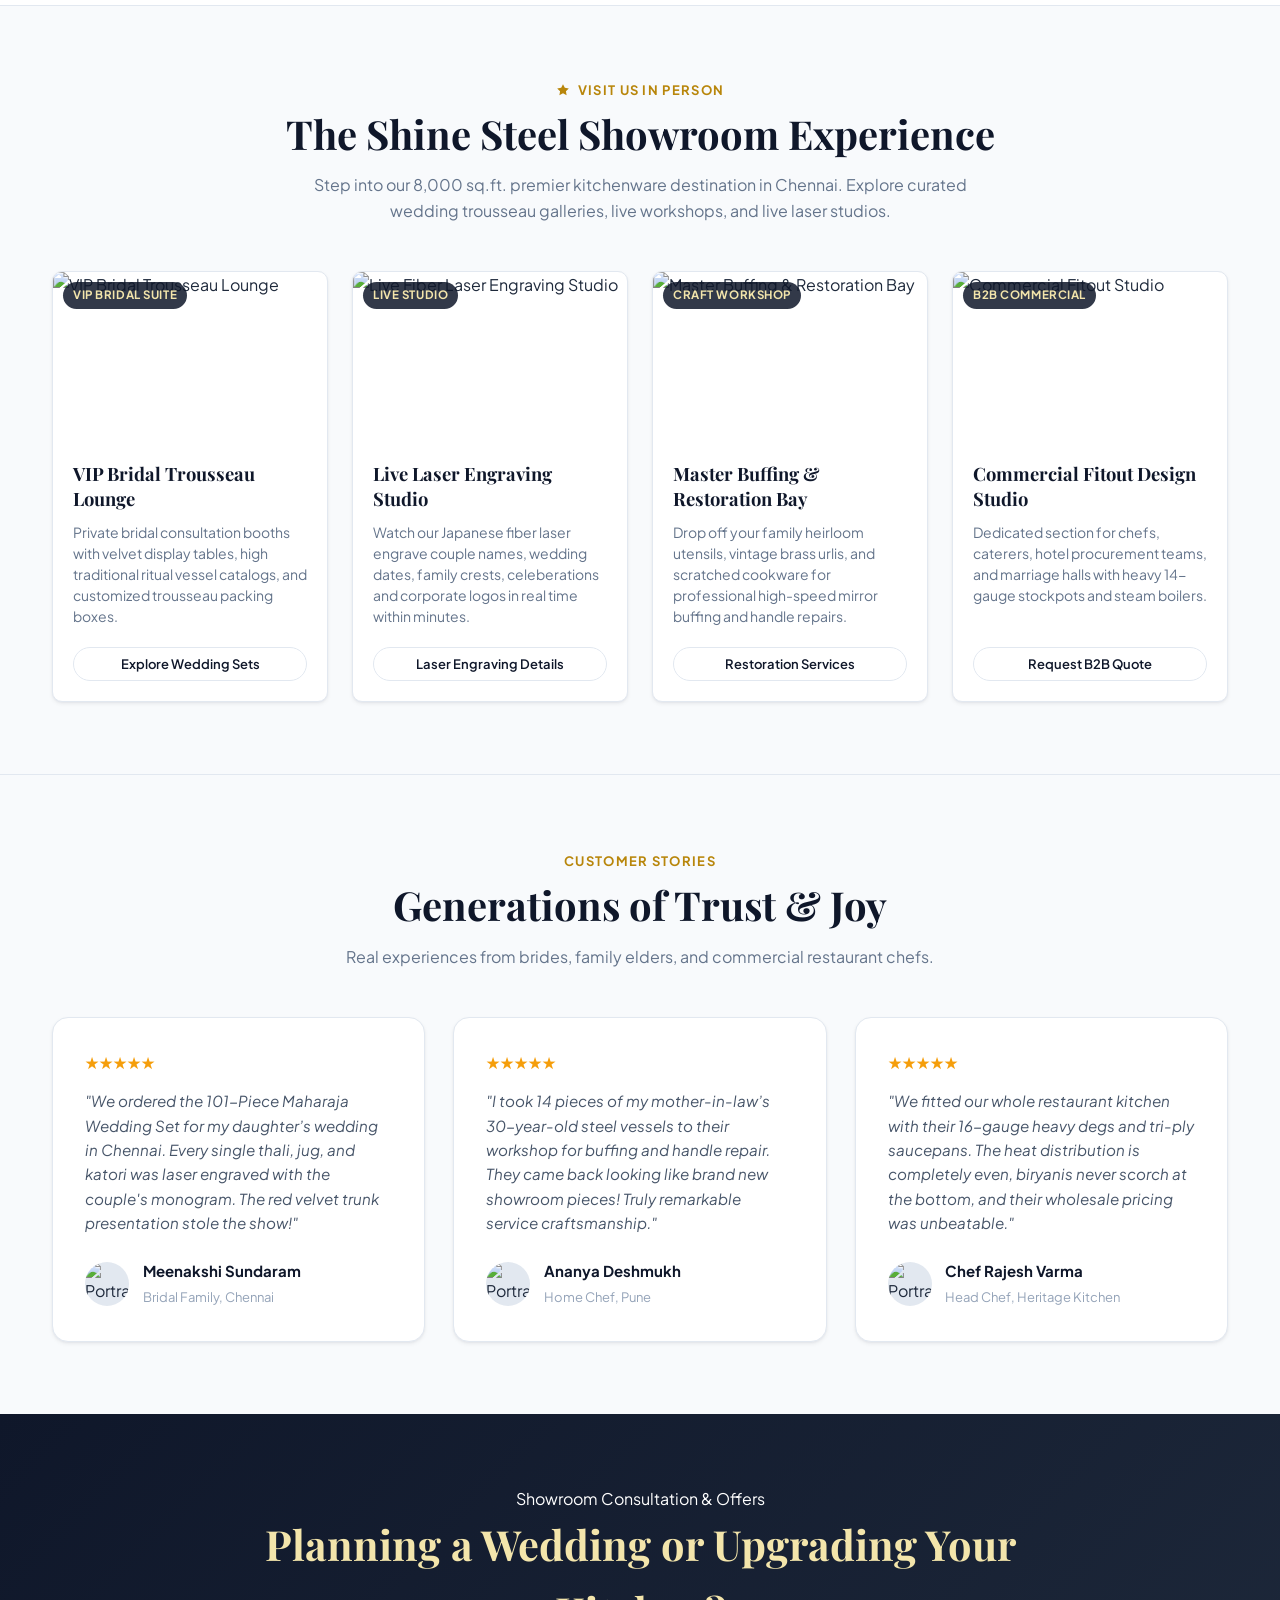
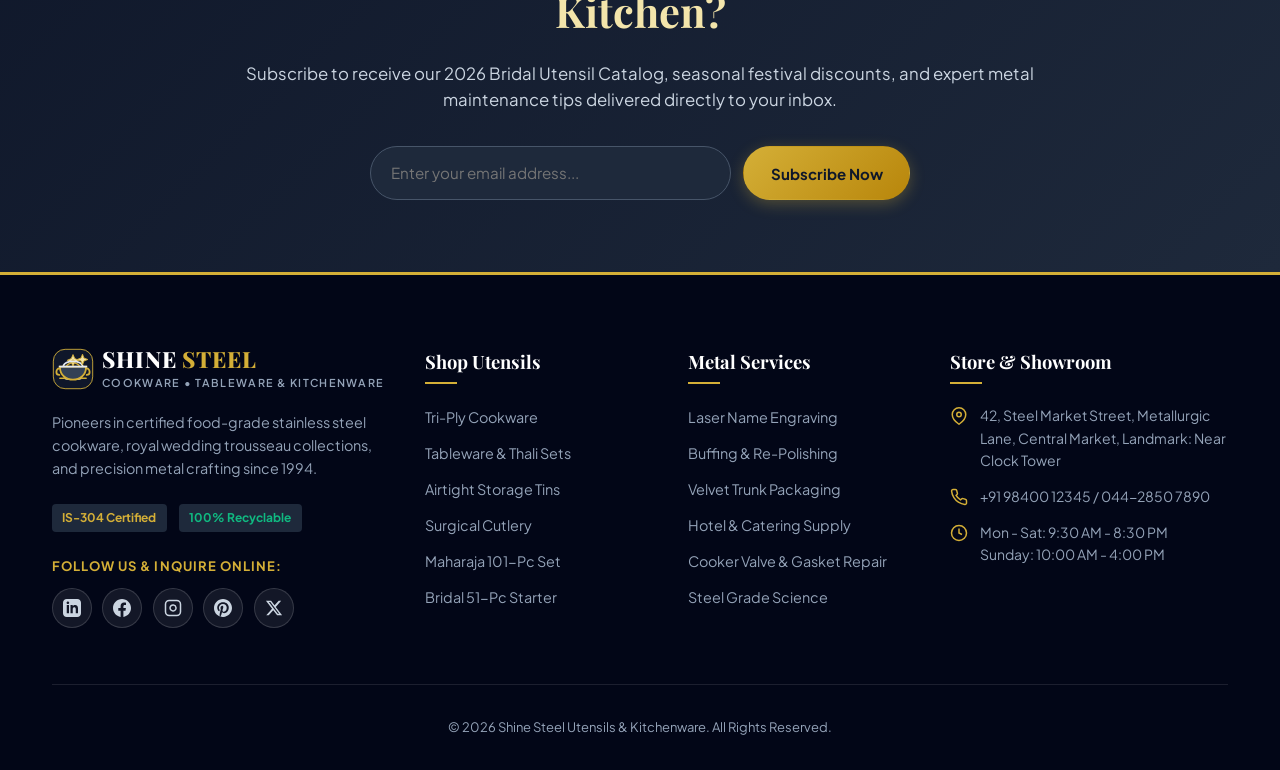
==== commit 52319d94: "first commit" ====
--- a/index.html
+++ b/index.html
@@ -177,7 +177,7 @@
        ALL PAGES HERO SECTION: CONSISTENT HERO SIZE, FONT STYLE, FONT SIZE,
        AND STRICT CENTER-ALIGNED CONTENT FOR A CLEAN, NEAT PRESENTATION
        ========================================================================== -->
-  <section class="page-hero" style="--hero-bg-url: url('https://images.unsplash.com/photo-1556910103-1c02745aae4d?auto=format&fit=crop&w=1600&q=80');">
+  <section class="page-hero" style="--hero-bg-url: url('assets/wedding-trousseau-home-hero.png');">
     <div class="hero-inner">
       <div class="hero-badge">
         <svg width="14" height="14" viewBox="0 0 24 24" fill="currentColor"><polygon points="12 2 15.09 8.26 22 9.27 17 14.14 18.18 21.02 12 17.77 5.82 21.02 7 14.14 2 9.27 8.91 8.26 12 2"/></svg>
@@ -196,10 +196,7 @@
           <svg width="16" height="16" viewBox="0 0 24 24" fill="none" stroke="currentColor" stroke-width="2"><path d="M20.84 4.61a5.5 5.5 0 0 0-7.78 0L12 5.67l-1.06-1.06a5.5 5.5 0 0 0-7.78 7.78l1.06 1.06L12 21.23l7.78-7.78 1.06-1.06a5.5 5.5 0 0 0 0-7.78z"/></svg>
           Custom Wedding Trousseau
         </a>
-        <a href="services.html" class="btn btn-secondary">
-          <svg width="16" height="16" viewBox="0 0 24 24" fill="none" stroke="currentColor" stroke-width="2"><circle cx="12" cy="12" r="3"/><path d="M19.4 15a1.65 1.65 0 0 0 .33 1.82l.06.06a2 2 0 0 1 0 2.83 2 2 0 0 1-2.83 0l-.06-.06a1.65 1.65 0 0 0-1.82-.33 1.65 1.65 0 0 0-1 1.51V21a2 2 0 0 1-2 2 2 2 0 0 1-2-2v-.09A1.65 1.65 0 0 0 9 19.4a1.65 1.65 0 0 0-1.82.33l-.06.06a2 2 0 0 1-2.83 0 2 2 0 0 1 0-2.83l.06-.06a1.65 1.65 0 0 0 .33-1.82 1.65 1.65 0 0 0-1.51-1H3a2 2 0 0 1-2-2 2 2 0 0 1 2-2h.09A1.65 1.65 0 0 0 4.6 9a1.65 1.65 0 0 0-.33-1.82l-.06-.06a2 2 0 0 1 0-2.83 2 2 0 0 1 2.83 0l.06.06a1.65 1.65 0 0 0 1.82.33H9a1.65 1.65 0 0 0 1-1.51V3a2 2 0 0 1 2-2 2 2 0 0 1 2 2v.09a1.65 1.65 0 0 0 1 1.51 1.65 1.65 0 0 0 1.82-.33l.06-.06a2 2 0 0 1 2.83 0 2 2 0 0 1 0 2.83l-.06.06a1.65 1.65 0 0 0-.33 1.82V9a1.65 1.65 0 0 0 1.51 1H21a2 2 0 0 1 2 2 2 2 0 0 1-2 2h-.09a1.65 1.65 0 0 0-1.51 1z"/></svg>
-          Metal Services
-        </a>
+        
       </div>
     </div>
   </section>
@@ -266,7 +263,7 @@
         <!-- 1. Tri-Ply Cookware -->
         <div class="category-card">
           <div class="category-img-wrap">
-            <img src="https://images.unsplash.com/photo-1556911261-6bd341186b2f?auto=format&fit=crop&w=800&q=80" alt="Tri-Ply Cookware" loading="lazy">
+            <img src="https://images.unsplash.com/photo-1582515073490-39981397c445?auto=format&fit=crop&w=900&q=80" alt="Stainless steel cookware collection" loading="lazy">
           </div>
           <div class="category-body">
             <h3 class="category-title">Tri-Ply Cookware</h3>
@@ -282,7 +279,7 @@
         <!-- 2. Tableware & Dinner Sets -->
         <div class="category-card">
           <div class="category-img-wrap">
-            <img src="https://images.unsplash.com/photo-1556912172-45b7abe8b7e1?auto=format&fit=crop&w=800&q=80" alt="Tableware & Dinner Sets" loading="lazy">
+            <img src="https://images.unsplash.com/photo-1547592180-85f173990554?auto=format&fit=crop&w=900&q=80" alt="Dinnerware and thali tableware set" loading="lazy">
           </div>
           <div class="category-body">
             <h3 class="category-title">Tableware & Thalis</h3>
@@ -298,11 +295,11 @@
         <!-- 3. Storage & Canisters -->
         <div class="category-card">
           <div class="category-img-wrap">
-            <img src="https://images.unsplash.com/photo-1556911220-bff31c812dba?auto=format&fit=crop&w=800&q=80" alt="Storage Canisters" loading="lazy">
+            <img src="https://images.unsplash.com/photo-1592150621744-aca64f48394a?auto=format&fit=crop&w=900&q=80" alt="Stainless steel tiffins, lunch boxes and storage containers" loading="lazy">
           </div>
           <div class="category-body">
             <h3 class="category-title">Storage & Tiffins</h3>
-            <span class="category-count">Spice Dabbas, Dabba Tins & Lunch Boxes</span>
+            <span class="category-count">Spice Dabbas,Tins & Lunch Boxes</span>
             <p class="category-desc">Airtight food-grade canisters keeping spices aromatic and lunches fresh without toxic plastics.</p>
             <a href="products.html" class="category-link">
               Shop Storage
@@ -314,12 +311,12 @@
         <!-- 4. Royal Wedding Sets -->
         <div class="category-card">
           <div class="category-img-wrap">
-            <img src="https://images.unsplash.com/photo-1556912167-f556f1f39fdf?auto=format&fit=crop&w=800&q=80" alt="Royal Wedding Sets" loading="lazy">
+            <img src="assets/wedding-trousseau-card.jpg" alt="Wedding trousseau set with royal stainless steel dinnerware" loading="lazy">
           </div>
           <div class="category-body">
             <h3 class="category-title">Wedding Trousseau</h3>
             <span class="category-count">51 to 101-Piece Dowry Bundles</span>
-            <p class="category-desc">Complete kitchen heirloom packages presented in regal velvet-lined wooden storage trunks.</p>
+            <p class="category-desc">Complete kitchen packages presented in regal velvet-lined wooden storage trunks.</p>
             <a href="wedding-sets.html" class="category-link">
               View Wedding Bundles
               <svg width="14" height="14" viewBox="0 0 24 24" fill="none" stroke="currentColor" stroke-width="2.5"><polyline points="9 18 15 12 9 6"/></svg>
@@ -353,7 +350,7 @@
             <span class="product-badge badge-wedding">Bestseller</span>
           </div>
           <div class="product-img-box">
-            <img src="https://images.unsplash.com/photo-1556912998-c57cc6b63cd7?auto=format&fit=crop&w=800&q=80" alt="Tri-Ply Kadai" loading="lazy">
+            <img src="assets/Raja.jpg" alt="Raja stainless steel cookware" loading="lazy">
             <div class="product-quick-actions">
               <button class="btn btn-dark btn-sm btn-block" onclick="openQuickView('prod-1')">
                 <svg width="14" height="14" viewBox="0 0 24 24" fill="none" stroke="currentColor" stroke-width="2"><path d="M1 12s4-8 11-8 11 8 11 8-4 8-11 8-11-8-11-8z"/><circle cx="12" cy="12" r="3"/></svg>
@@ -393,7 +390,7 @@
             <span class="product-badge badge-wedding">Popular</span>
           </div>
           <div class="product-img-box">
-            <img src="https://images.unsplash.com/photo-1600566753086-00f18fb6b3ea?auto=format&fit=crop&w=800&q=80" alt="Copper Bottom Handi" loading="lazy">
+            <img src="assets/swarna.jpg" alt="Swarna stainless steel cookware set" loading="lazy">
             <div class="product-quick-actions">
               <button class="btn btn-dark btn-sm btn-block" onclick="openQuickView('prod-2')">
                 <svg width="14" height="14" viewBox="0 0 24 24" fill="none" stroke="currentColor" stroke-width="2"><path d="M1 12s4-8 11-8 11 8 11 8-4 8-11 8-11-8-11-8z"/><circle cx="12" cy="12" r="3"/></svg>
@@ -433,7 +430,7 @@
             <span class="product-badge badge-wedding">Wedding Choice</span>
           </div>
           <div class="product-img-box">
-            <img src="https://images.unsplash.com/photo-1600210492486-724fe5c67fb0?auto=format&fit=crop&w=800&q=80" alt="Royal Maharaja Feast Thali Set" loading="lazy">
+            <img src="assets/Heritage.jpg" alt="Heritage stainless steel dinnerware set" loading="lazy">
             <div class="product-quick-actions">
               <button class="btn btn-dark btn-sm btn-block" onclick="openQuickView('prod-3')">
                 <svg width="14" height="14" viewBox="0 0 24 24" fill="none" stroke="currentColor" stroke-width="2"><path d="M1 12s4-8 11-8 11 8 11 8-4 8-11 8-11-8-11-8z"/><circle cx="12" cy="12" r="3"/></svg>
@@ -473,7 +470,7 @@
             <span class="product-badge badge-wedding">Essential</span>
           </div>
           <div class="product-img-box">
-            <img src="https://images.unsplash.com/photo-1600607687939-ce8a6c25118c?auto=format&fit=crop&w=800&q=80" alt="Air-Tight Spice Masala Box" loading="lazy">
+            <img src="assets/modern.jpg" alt="Modern stainless steel cookware set" loading="lazy">
             <div class="product-quick-actions">
               <button class="btn btn-dark btn-sm btn-block" onclick="openQuickView('prod-4')">
                 <svg width="14" height="14" viewBox="0 0 24 24" fill="none" stroke="currentColor" stroke-width="2"><path d="M1 12s4-8 11-8 11 8 11 8-4 8-11 8-11-8-11-8z"/><circle cx="12" cy="12" r="3"/></svg>
@@ -514,7 +511,7 @@
               <span class="product-badge badge-wedding">Eco Friendly</span>
             </div>
             <div class="product-img-box">
-              <img src="https://images.unsplash.com/photo-1600607687920-4e2a09cf159d?auto=format&fit=crop&w=800&q=80" alt="Four-Tier Stainless Steel Tiffin Set" loading="lazy">
+              <img src="assets/everyday.jpg" alt="Everyday stainless steel cookware set" loading="lazy">
               <div class="product-quick-actions">
                 <button class="btn btn-dark btn-sm btn-block" onclick="openQuickView('prod-5')">
                   <svg width="14" height="14" viewBox="0 0 24 24" fill="none" stroke="currentColor" stroke-width="2"><path d="M1 12s4-8 11-8 11 8 11 8-4 8-11 8-11-8-11-8z"/><circle cx="12" cy="12" r="3"/></svg>
@@ -554,7 +551,7 @@
               <span class="product-badge badge-wedding">Hot Seller</span>
             </div>
             <div class="product-img-box">
-              <img src="https://images.unsplash.com/photo-1524758631624-e2822e304c36?auto=format&fit=crop&w=800&q=80" alt="Surgical Steel Cutlery Set" loading="lazy">
+              <img src="assets/Heritage.jpg" alt="Heritage stainless steel tableware set" loading="lazy">
               <div class="product-quick-actions">
                 <button class="btn btn-dark btn-sm btn-block" onclick="openQuickView('prod-6')">
                   <svg width="14" height="14" viewBox="0 0 24 24" fill="none" stroke="currentColor" stroke-width="2"><path d="M1 12s4-8 11-8 11 8 11 8-4 8-11 8-11-8-11-8z"/><circle cx="12" cy="12" r="3"/></svg>
@@ -588,55 +585,9 @@
           </div>
         </div>
       </div>
-    </div>
   </section>
 
-  <!-- Wedding Sets Showcase Banner -->
-  <section class="section-py">
-    <div class="container">
-      <div class="wedding-banner-section">
-        <div class="wedding-banner-grid">
-          <div class="wedding-banner-content">
-            <span class="announcement-tag" style="margin-bottom:1rem;display:inline-block;">Royal Bridal Trousseau</span>
-            <h2>Grand Wedding Utensil Bundles (51 & 101 Pieces)</h2>
-            <p>
-              In Indian tradition, a bride’s kitchen set is a lifelong blessing of nourishment. Our master polishers handcraft heavy 18-gauge mirror-finish thalis, brass-rimmed bowls, and serving casseroles presented in royal velvet trunks.
-            </p>
-            <div class="wedding-feature-list">
-              <div class="wedding-feature-item">
-                <svg width="18" height="18" viewBox="0 0 24 24" fill="none" stroke="currentColor" stroke-width="2.5"><polyline points="20 6 9 17 4 12"/></svg>
-                <span>Free Couple Name Engraving</span>
-              </div>
-              <div class="wedding-feature-item">
-                <svg width="18" height="18" viewBox="0 0 24 24" fill="none" stroke="currentColor" stroke-width="2.5"><polyline points="20 6 9 17 4 12"/></svg>
-                <span>Handcrafted Velvet Trunk</span>
-              </div>
-              <div class="wedding-feature-item">
-                <svg width="18" height="18" viewBox="0 0 24 24" fill="none" stroke="currentColor" stroke-width="2.5"><polyline points="20 6 9 17 4 12"/></svg>
-                <span>100% Certified SS-304 Alloy</span>
-              </div>
-              <div class="wedding-feature-item">
-                <svg width="18" height="18" viewBox="0 0 24 24" fill="none" stroke="currentColor" stroke-width="2.5"><polyline points="20 6 9 17 4 12"/></svg>
-                <span>Pan-India Safe Fragile Transit</span>
-              </div>
-            </div>
-            <div style="display:flex;gap:1rem;flex-wrap:wrap;">
-              <a href="wedding-sets.html" class="btn btn-primary">
-                Explore Wedding Collections
-              </a>
-              <a href="wedding-sets.html#customizerSection" class="btn btn-secondary">
-                Launch Customizer Tool
-              </a>
-            </div>
-          </div>
-          <div class="wedding-banner-media">
-            <img src="https://images.unsplash.com/photo-1581091226825-a6a2a5aee158?auto=format&fit=crop&w=900&q=80" alt="Royal Wedding Feast Utensil Set">
-          </div>
-        </div>
-      </div>
-    </div>
-  </section>
-
+ 
   <!-- Service-Based Business Feature Spotlight -->
   <section class="section-py" style="background: var(--color-silver-100); border-top: 1px solid var(--color-silver-300);">
     <div class="container">
@@ -979,7 +930,7 @@
           <div class="zone-body">
             <h4 style="font-family:var(--font-serif); font-size:1.15rem; color:#0f172a; margin:0 0 0.5rem;">VIP Bridal Trousseau Lounge</h4>
             <p style="font-size:0.875rem; color:#64748b; line-height:1.5; margin:0 0 1rem;">
-              Private bridal consultation booths with velvet display tables, traditional ritual vessel catalogs, and customized trousseau packing boxes.
+              Private bridal consultation booths with velvet display tables, high traditional ritual vessel catalogs, and customized trousseau packing boxes.
             </p>
             <a href="wedding-sets.html" class="btn btn-outline-dark btn-sm" style="width:100%; text-align:center;">Explore Wedding Sets</a>
           </div>
@@ -988,13 +939,13 @@
         <!-- Zone 2 -->
         <div class="zone-card">
           <div class="zone-img-box">
-            <img src="https://images.unsplash.com/photo-1600566753190-17f0baa2a6c3?auto=format&fit=crop&w=800&q=80" alt="Live Fiber Laser Engraving Studio" loading="lazy">
+            <img src="https://images.unsplash.com/photo-1563245372-f21724e3856d?auto=format&fit=crop&w=800&q=80" alt="Live Fiber Laser Engraving Studio" loading="lazy">
             <span class="zone-badge-tag">Live Studio</span>
           </div>
           <div class="zone-body">
             <h4 style="font-family:var(--font-serif); font-size:1.15rem; color:#0f172a; margin:0 0 0.5rem;">Live Laser Engraving Studio</h4>
             <p style="font-size:0.875rem; color:#64748b; line-height:1.5; margin:0 0 1rem;">
-              Watch our Japanese fiber laser engrave couple names, wedding dates, family crests,Customize Corporate Logos and corporate logos in real time within minutes.
+              Watch our Japanese fiber laser engrave couple names, wedding dates, family crests, celeberations  and corporate logos in real time within minutes.
             </p>
             <a href="services.html" class="btn btn-outline-dark btn-sm" style="width:100%; text-align:center;">Laser Engraving Details</a>
           </div>
@@ -1003,7 +954,7 @@
         <!-- Zone 3 -->
         <div class="zone-card">
           <div class="zone-img-box">
-            <img src="https://images.unsplash.com/photo-1498837167922-ddd27525d352?auto=format&fit=crop&w=800&q=80" alt="Master Buffing & Restoration Bay" loading="lazy">
+            <img src="https://images.unsplash.com/photo-1581092162384-8987c1d64718?auto=format&fit=crop&w=800&q=80" alt="Master Buffing & Restoration Bay" loading="lazy">
             <span class="zone-badge-tag">Craft Workshop</span>
           </div>
           <div class="zone-body">
@@ -1112,8 +1063,8 @@
       <div class="footer-top-grid">
         <!-- Brand Info -->
         <div class="footer-brand">
-          <div style="display:flex;align-items:center;gap:0.75rem;margin-bottom:1rem;">
-            <div class="brand-icon" style="background:#1e293b;">
+          <a href="index.html" class="footer-brand-logo" title="Shine Steel & Kitchenware">
+            <div class="brand-icon">
               <svg width="24" height="24" viewBox="0 0 32 32" fill="none" xmlns="http://www.w3.org/2000/svg">
                 <path d="M5 14C5 21.5 10.5 25 16 25C21.5 25 27 21.5 27 14H5Z" fill="#334155" stroke="#d4af37" stroke-width="1.5"/>
                 <path d="M4 14H28" stroke="#e2e8f0" stroke-width="1.5"/>
@@ -1124,8 +1075,11 @@
                 <path d="M24 3.5L25.2 6.8L28.5 8L25.2 9.2L24 12.5L22.8 9.2L19.5 8L22.8 6.8L24 3.5Z" fill="#f3e5ab" stroke="#d4af37" stroke-width="0.8"/>
               </svg>
             </div>
-            <h3 style="margin:0;font-size:1.4rem;">Shine <span style="color:#d4af37;">Steel</span></h3>
-          </div>
+            <div class="brand-text">
+              <span class="brand-title">Shine <span>Steel</span></span>
+              <span class="brand-subtitle">COOKWARE &bull; TABLEWARE &amp; KITCHENWARE</span>
+            </div>
+          </a>
                     <div class="footer-social-wrap">
             <span class="footer-social-title">Follow Us & Inquire Online:</span>
             <div class="footer-social-icons">
--- a/css/style.css
+++ b/css/style.css
@@ -76,7 +76,6 @@
   font-size: 16px;
   scroll-behavior: smooth;
   width: 100%;
-  overflow-x: hidden;
   -webkit-text-size-adjust: 100%;
 }
 
@@ -86,7 +85,6 @@
   color: var(--color-text-main);
   line-height: 1.6;
   width: 100%;
-  overflow-x: hidden; /* Guarantee zero lopsided right-spacing or unwanted scrollbar */
   position: relative;
   text-rendering: optimizeLegibility;
   -webkit-font-smoothing: antialiased;
@@ -185,8 +183,9 @@
   color: var(--color-accent);
 }
 
-/* 5. Main Navigation Bar */
+/* 5. Main Navigation Bar - Strictly Frozen / Sticky at Top */
 .main-header {
+  position: -webkit-sticky !important;
   position: sticky !important;
   top: 0 !important;
   z-index: 1000 !important;
@@ -196,6 +195,11 @@
   -webkit-backdrop-filter: blur(12px);
   border-bottom: 1px solid var(--color-silver-300);
   transition: box-shadow var(--transition-normal);
+}
+
+.main-header.scrolled,
+.main-header.is-frozen {
+  box-shadow: 0 4px 20px rgba(0, 0, 0, 0.12) !important;
 }
 
 .main-header.scrolled {
@@ -869,22 +873,26 @@
    ========================================================================== */
 .page-hero {
   position: relative;
-  min-height: 380px;
+  min-height: 420px;
   display: flex;
   align-items: center;
   justify-content: center;
   text-align: center;
   padding: 5.5rem 1.5rem 4.5rem;
-  background: linear-gradient(135deg, rgba(15, 23, 42, 0.94) 0%, rgba(30, 41, 59, 0.90) 100%), var(--hero-bg-url, url('https://images.unsplash.com/photo-1578500494198-246f612d3b3d?auto=format&fit=crop&w=1600&q=80'));
+  background: #0f172a;
+  background-image:
+    linear-gradient(180deg, rgba(15, 23, 42, 0.52) 0%, rgba(15, 23, 42, 0.44) 50%, rgba(15, 23, 42, 0.60) 100%),
+    url('assets/wedding-trousseau-home-hero.png'),
+    var(--hero-bg-url, url('https://images.unsplash.com/photo-1556911220-e15b29be8c8f?auto=format&fit=crop&w=1600&q=80'));
   background-size: cover;
   background-position: center center;
   background-repeat: no-repeat;
-  color: var(--color-text-white);
+  color: #ffffff;
   overflow: hidden;
   border-bottom: 3px solid var(--color-accent);
 }
 
-/* Ambient metallic backdrop shimmer */
+/* Ambient dark vignette for maximum text contrast */
 .page-hero::before {
   content: '';
   position: absolute;
@@ -892,7 +900,7 @@
   left: 0;
   right: 0;
   bottom: 0;
-  background: radial-gradient(circle at 50% 30%, rgba(212, 175, 55, 0.15) 0%, transparent 70%);
+  background: radial-gradient(circle at center, transparent 0%, rgba(10, 15, 29, 0.35) 100%);
   pointer-events: none;
   z-index: 1;
 }
@@ -900,57 +908,67 @@
 .page-hero .hero-inner {
   position: relative;
   z-index: 2;
-  max-width: 840px;
+  max-width: 860px;
+  width: min(100%, 860px);
   margin: 0 auto;
   display: flex;
   flex-direction: column;
   align-items: center;
   justify-content: center;
   text-align: center;
+  padding: 0 0.5rem;
 }
 
 .page-hero .hero-badge {
   display: inline-flex;
   align-items: center;
   gap: 0.5rem;
-  background: rgba(212, 175, 55, 0.18);
-  border: 1px solid rgba(212, 175, 55, 0.45);
-  color: #f3e5ab;
+  background: rgba(15, 23, 42, 0.85);
+  border: 1.5px solid rgba(212, 175, 55, 0.75);
+  color: #fde047;
   font-size: 0.8125rem;
   font-weight: 700;
   letter-spacing: 0.08em;
   text-transform: uppercase;
-  padding: 0.4rem 1.15rem;
+  padding: 0.45rem 1.25rem;
   border-radius: var(--radius-full);
   margin-bottom: 1.25rem;
+  box-shadow: 0 4px 14px rgba(0, 0, 0, 0.6);
+  backdrop-filter: blur(8px);
 }
 
 .page-hero h1 {
   font-family: var(--font-serif);
   font-size: clamp(2.2rem, 4.2vw, 3.25rem);
   font-weight: 700;
-  line-height: 1.2;
-  color: var(--color-text-white);
-  margin-bottom: 1rem;
+  line-height: 1.25;
+  color: #ffffff !important;
+  margin-bottom: 1.15rem;
   letter-spacing: -0.01em;
   text-align: center;
+  text-shadow: 0 2px 4px rgba(0, 0, 0, 0.95), 0 4px 18px rgba(0, 0, 0, 0.9), 0 0 2px rgba(0, 0, 0, 1);
 }
 
 .page-hero h1 span.gold-text {
-  color: #f3e5ab;
-  background: linear-gradient(135deg, #fff 0%, #f3e5ab 60%, #d4af37 100%);
-  -webkit-background-clip: text;
-  -webkit-text-fill-color: transparent;
+  color: #fbbf24 !important;
+  background: none !important;
+  -webkit-background-clip: initial !important;
+  -webkit-text-fill-color: initial !important;
+  text-shadow: 0 2px 4px rgba(0, 0, 0, 0.95), 0 4px 18px rgba(0, 0, 0, 0.9), 0 0 25px rgba(245, 158, 11, 0.5) !important;
+  display: inline;
+  font-weight: 800;
 }
 
 .page-hero p.hero-desc {
   font-family: var(--font-sans);
-  font-size: clamp(1rem, 1.8vw, 1.15rem);
+  font-size: clamp(1.02rem, 1.8vw, 1.15rem);
   line-height: 1.65;
-  color: #cbd5e1;
-  max-width: 660px;
+  color: #f8fafc !important;
+  max-width: 680px;
   margin: 0 auto 1.75rem auto;
   text-align: center;
+  text-shadow: 0 2px 6px rgba(0, 0, 0, 0.95), 0 1px 3px rgba(0, 0, 0, 0.95);
+  font-weight: 400;
 }
 
 .page-hero .hero-actions {
@@ -968,27 +986,34 @@
   justify-content: center;
   gap: 0.6rem;
   font-size: 0.875rem;
+  padding: 0.4rem 1.1rem;
+  background: rgba(15, 23, 42, 0.82);
+  border-radius: var(--radius-full);
+  border: 1px solid rgba(255, 255, 255, 0.2);
+  backdrop-filter: blur(6px);
+  box-shadow: 0 2px 10px rgba(0, 0, 0, 0.5);
+  margin-top: 0.5rem;
+}
+
+.page-hero .hero-breadcrumbs a {
+  color: #e2e8f0;
+  text-decoration: none;
+  font-weight: 500;
+  transition: color var(--transition-fast);
+}
+
+.page-hero .hero-breadcrumbs a:hover {
+  color: #fde047;
+}
+
+.page-hero .hero-breadcrumbs .sep {
   color: #94a3b8;
-  padding-top: 0.5rem;
-}
-
-.page-hero .hero-breadcrumbs a {
-  color: #cbd5e1;
-  transition: color var(--transition-fast);
-}
-
-.page-hero .hero-breadcrumbs a:hover {
-  color: var(--color-accent);
-}
-
-.page-hero .hero-breadcrumbs .sep {
-  color: #64748b;
   font-size: 0.75rem;
 }
 
 .page-hero .hero-breadcrumbs .current {
-  color: var(--color-accent);
-  font-weight: 600;
+  color: #fde047;
+  font-weight: 700;
 }
 
 /* 8. Common Buttons */
@@ -1229,6 +1254,8 @@
   font-weight: 700;
   color: var(--color-primary);
   margin-bottom: 0.35rem;
+  min-height: 1.6rem;
+  line-height: 1.3;
 }
 
 .category-count {
@@ -1236,6 +1263,7 @@
   color: var(--color-accent-dark);
   font-weight: 600;
   margin-bottom: 0.75rem;
+  min-height: 1.25rem;
 }
 
 .category-desc {
@@ -1244,6 +1272,9 @@
   line-height: 1.5;
   margin-bottom: 1.25rem;
   flex-grow: 1;
+  min-height: 4.5rem;
+  display: block;
+  overflow: visible;
 }
 
 .category-link {
@@ -1254,6 +1285,7 @@
   align-items: center;
   gap: 0.4rem;
   transition: gap var(--transition-fast);
+  margin-top: auto;
 }
 
 .category-card:hover .category-link {
@@ -1407,26 +1439,90 @@
 }
 
 .wedding-product-content {
-  display: grid;
-  grid-template-rows: auto minmax(2.6em, auto) minmax(8rem, auto) minmax(0, 1fr) auto;
+  display: flex !important;
+  flex-direction: column !important;
+  height: 100% !important;
+}
+
+.wedding-product-content .product-title {
+  min-height: 3.2rem;
+  line-height: 1.35;
+  margin-bottom: 0.5rem;
+  display: block;
 }
 
 .wedding-product-description {
   margin: 0 0 1rem;
-  color: var(--color-silver-500);
+  color: var(--color-silver-600);
   font-size: 0.875rem;
-  line-height: 1.5;
+  line-height: 1.55;
+  min-height: 6.8rem !important;
+  display: block;
+  overflow: visible;
 }
 
 .wedding-product-inclusions {
+  background: var(--color-silver-100);
+  border: 1px solid var(--color-silver-300);
+  border-radius: var(--radius-sm);
+  padding: 0.85rem 1rem;
   align-self: stretch;
+  margin-top: auto;
   margin-bottom: 1.25rem;
+  min-height: 175px !important;
+  height: 175px !important;
+  display: flex;
+  flex-direction: column;
+  justify-content: flex-start;
+  box-sizing: border-box;
+}
+
+.inclusions-title {
+  font-size: 0.75rem;
+  font-weight: 700;
+  text-transform: uppercase;
+  color: #b8860b;
+  letter-spacing: 0.05em;
+  margin-bottom: 0.45rem;
+  line-height: 1.2;
+}
+
+.inclusions-list {
+  font-size: 0.8125rem;
+  color: #334155;
+  display: flex;
+  flex-direction: column;
+  gap: 0.35rem;
+  list-style: none;
+  padding: 0;
+  margin: 0;
+  flex-grow: 1;
+}
+
+.inclusions-list li {
+  display: flex;
+  align-items: center;
+  gap: 0.5rem;
+  line-height: 1.35;
+  height: 1.4rem;
+  white-space: nowrap;
+  overflow: hidden;
+  text-overflow: ellipsis;
+  box-sizing: border-box;
+}
+
+.inclusion-check {
+  color: #10b981;
+  flex-shrink: 0;
+}
+  flex-shrink: 0;
 }
 
 .wedding-product-inclusions ul {
   padding-left: 0;
   margin: 0;
   list-style: none;
+  flex-grow: 1;
 }
 
 .product-rating .review-count {
@@ -1588,6 +1684,9 @@
   font-weight: 700;
   color: var(--color-primary);
   margin-bottom: 0.6rem;
+  min-height: 3.2rem;
+  line-height: 1.35;
+  display: block;
 }
 
 .service-desc {
@@ -1595,6 +1694,9 @@
   color: var(--color-silver-500);
   line-height: 1.55;
   margin-bottom: 1.25rem;
+  min-height: 4.8rem;
+  display: block;
+  overflow: visible;
 }
 
 .service-specs-list {
@@ -1866,6 +1968,24 @@
   grid-template-columns: 1.5fr 1fr 1fr 1.25fr;
   gap: 2.5rem;
   margin-bottom: 3.5rem;
+}
+
+.footer-brand {
+  display: flex;
+  flex-direction: column;
+  align-items: flex-start;
+}
+
+.footer-brand a {
+  display: inline-flex;
+  align-items: center;
+  gap: 0.5rem;
+  text-decoration: none;
+}
+
+.footer-brand .brand-title,
+.footer-brand .brand-subtitle {
+  white-space: nowrap;
 }
 
 .footer-brand h3 {
@@ -2213,6 +2333,18 @@
   .page-hero {
     min-height: 340px;
     padding: 4.5rem 1.25rem 3.5rem;
+    background-position: center center;
+  }
+  .page-hero .hero-inner {
+    max-width: 100%;
+    padding: 0;
+  }
+  .page-hero .hero-actions {
+    width: 100%;
+    flex-direction: column;
+  }
+  .page-hero .hero-actions .btn {
+    width: min(100%, 360px);
   }
   .announcement-inner {
     justify-content: center;
@@ -3255,6 +3387,9 @@
   padding: 1.75rem;
   box-shadow: var(--shadow-sm);
   transition: transform 0.2s ease, box-shadow 0.2s ease;
+  display: flex;
+  flex-direction: column;
+  height: 100%;
 }
 
 .sizing-card:hover {
@@ -3270,6 +3405,17 @@
   margin-bottom: 1rem;
   padding-bottom: 0.75rem;
   border-bottom: 1px solid var(--color-silver-200);
+  min-height: 3.5rem;
+}
+
+.sizing-card p {
+  font-size: 0.875rem;
+  color: #64748b;
+  margin-bottom: 1.25rem;
+  line-height: 1.5;
+  min-height: 3.2rem;
+  display: block;
+  overflow: visible;
 }
 
 .sizing-item-row {
@@ -3299,6 +3445,9 @@
   overflow: hidden;
   box-shadow: var(--shadow-sm);
   transition: transform 0.25s ease;
+  display: flex;
+  flex-direction: column;
+  height: 100%;
 }
 
 .zone-card:hover {
@@ -3339,6 +3488,36 @@
 
 .zone-body {
   padding: 1.25rem;
+  display: flex;
+  flex-direction: column;
+  flex-grow: 1;
+}
+
+.zone-body h4 {
+  min-height: 3.2rem;
+  line-height: 1.35;
+  margin: 0 0 0.5rem;
+  font-family: var(--font-serif);
+  font-size: 1.15rem;
+  color: #0f172a;
+  display: block;
+}
+
+.zone-body p {
+  flex-grow: 1;
+  font-size: 0.875rem;
+  color: #64748b;
+  line-height: 1.55;
+  margin: 0 0 1.25rem !important;
+  min-height: 5.8rem !important;
+  display: block;
+  overflow: visible;
+}
+
+.zone-body .btn {
+  margin-top: auto;
+  width: 100%;
+  text-align: center;
 }
 
 /* Responsive Table Component */
@@ -3395,6 +3574,9 @@
   border-radius: var(--radius-md);
   box-shadow: var(--shadow-sm);
   overflow: hidden;
+  display: flex;
+  flex-direction: column;
+  height: 100%;
 }
 
 .trousseau-cat-head {
@@ -3519,6 +3701,28 @@
   box-shadow: var(--shadow-sm);
   text-align: center;
   transition: transform 0.2s ease;
+  display: flex;
+  flex-direction: column;
+  height: 100%;
+}
+
+.purity-card h4 {
+  font-family: var(--font-serif);
+  font-size: 1.1rem;
+  margin: 0 0 0.5rem;
+  min-height: 2.85rem;
+  line-height: 1.35;
+  display: block;
+}
+
+.purity-card p {
+  font-size: 0.875rem;
+  line-height: 1.55;
+  margin: 0;
+  flex-grow: 1;
+  min-height: 4.8rem;
+  display: block;
+  overflow: visible;
 }
 
 .purity-card:hover {
@@ -3600,14 +3804,69 @@
   box-shadow: var(--shadow-sm);
   display: flex;
   flex-direction: column;
-  justify-content: space-between;
+  height: 100%;
+}
+
+.dept-card-top {
+  display: flex;
+  flex-direction: column;
+  flex-grow: 1;
+}
+
+.dept-card-tag {
+  font-size: 0.75rem;
+  font-weight: 700;
+  color: #b8911c;
+  text-transform: uppercase;
+  letter-spacing: 0.05em;
+  display: block;
+  min-height: 1.25rem;
+  margin-bottom: 0.35rem;
 }
 
 .dept-card h4 {
-  margin: 0 0 0.5rem;
-  font-size: 1.1rem;
+  margin: 0 0 0.65rem;
+  font-size: 1.15rem;
   color: #0f172a;
   font-family: var(--font-serif);
+  line-height: 1.35;
+  min-height: 3.2rem;
+  display: block;
+}
+
+.dept-card p {
+  flex-grow: 1;
+  font-size: 0.875rem;
+  color: #64748b;
+  line-height: 1.55;
+  margin: 0 0 1.25rem;
+  min-height: 5.6rem;
+  display: block;
+  overflow: visible;
+}
+
+.dept-card-bottom {
+  margin-top: auto;
+  padding-top: 1rem;
+  border-top: 1px solid var(--color-silver-200);
+  min-height: 4.5rem;
+  display: flex;
+  flex-direction: column;
+  justify-content: flex-end;
+}
+
+.dept-contact-phone {
+  font-size: 0.85rem;
+  color: #0f172a;
+  font-weight: 600;
+  margin-bottom: 0.3rem;
+  line-height: 1.4;
+}
+
+.dept-contact-email {
+  font-size: 0.85rem;
+  color: #64748b;
+  line-height: 1.4;
 }
 
 /* Dark Theme Overrides for New Components */
@@ -3693,12 +3952,23 @@
   flex-direction: column;
 }
 
-.footer-brand .brand-icon {
-  background: #1e293b url("../assets/brand-mark.svg") center / contain no-repeat !important;
-}
-
-.footer-brand .brand-icon svg {
-  display: none;
+/* Footer Brand Logo Match Header Logo */
+.footer-brand .brand-icon,
+.footer-brand-logo .brand-icon {
+  width: 42px !important;
+  height: 42px !important;
+  display: flex !important;
+  align-items: center !important;
+  justify-content: center !important;
+  background: transparent !important;
+  flex-shrink: 0 !important;
+}
+
+.footer-brand .brand-icon svg,
+.footer-brand-logo .brand-icon svg {
+  display: block !important;
+  width: 38px !important;
+  height: 38px !important;
 }
 
 .footer-social-wrap {
@@ -3753,6 +4023,10 @@
 
   .page-hero h1 {
     font-size: clamp(1.85rem, 8vw, 2.5rem);
+  }
+
+  .page-hero .hero-inner {
+    padding: 0 0.25rem;
   }
 
   .page-hero .hero-actions {
@@ -4015,3 +4289,284 @@
 [data-theme="dark"] .quickview-grade {
   color: #f3e5ab;
 }
+
+/* ==========================================================================
+   ENHANCED DARK THEME CONTRAST & VISIBILITY OVERRIDES
+   ========================================================================== */
+[data-theme="dark"] .wedding-product-description {
+  color: #cbd5e1 !important;
+}
+
+[data-theme="dark"] .wedding-product-inclusions {
+  background: #1e293b !important;
+  border-color: rgba(255, 255, 255, 0.15) !important;
+}
+
+[data-theme="dark"] .wedding-product-inclusions .inclusions-title {
+  color: #fbbf24 !important;
+}
+
+[data-theme="dark"] .wedding-product-inclusions ul,
+[data-theme="dark"] .wedding-product-inclusions li {
+  color: #f1f5f9 !important;
+}
+
+[data-theme="dark"] .wedding-product-inclusions {
+  background: #1e293b !important;
+  border-color: rgba(255, 255, 255, 0.12) !important;
+}
+
+[data-theme="dark"] .wedding-product-inclusions div {
+  color: #f3e5ab !important;
+}
+
+[data-theme="dark"] .wedding-product-inclusions ul,
+[data-theme="dark"] .wedding-product-inclusions li {
+  color: #e2e8f0 !important;
+}
+
+.heritage-callout {
+  margin-top: 3rem;
+  background: linear-gradient(135deg, #fdfbf7, #fef3c7);
+  border: 1px solid #fde68a;
+  border-radius: var(--radius-md);
+  padding: 2rem;
+  display: flex;
+  align-items: center;
+  gap: 2rem;
+  flex-wrap: wrap;
+}
+
+.heritage-callout-tag {
+  font-size: 0.75rem;
+  font-weight: 700;
+  color: #b45309;
+  text-transform: uppercase;
+  letter-spacing: 0.08em;
+  display: block;
+}
+
+.heritage-callout-title {
+  font-family: var(--font-serif);
+  font-size: 1.45rem;
+  color: #78350f;
+  margin: 0.3rem 0 0.75rem;
+}
+
+.heritage-callout-text {
+  font-size: 0.9rem;
+  color: #92400e;
+  line-height: 1.6;
+  margin: 0;
+}
+
+[data-theme="dark"] .heritage-callout {
+  background: #0f172a !important;
+  border: 1px solid rgba(212, 175, 55, 0.45) !important;
+  box-shadow: 0 4px 20px rgba(0, 0, 0, 0.5) !important;
+}
+
+[data-theme="dark"] .heritage-callout-tag {
+  color: #fbbf24 !important;
+}
+
+[data-theme="dark"] .heritage-callout-title,
+[data-theme="dark"] .heritage-callout h3 {
+  color: #ffffff !important;
+  text-shadow: 0 2px 4px rgba(0, 0, 0, 0.9) !important;
+}
+
+[data-theme="dark"] .heritage-callout-text,
+[data-theme="dark"] .heritage-callout p {
+  color: #cbd5e1 !important;
+}
+
+[data-theme="dark"] .heritage-callout span {
+  color: #fbbf24 !important;
+}
+
+/* Department Support Cards (Contact Page) */
+[data-theme="dark"] .dept-card {
+  background: #0f172a !important;
+  border-color: #334155 !important;
+}
+
+[data-theme="dark"] .dept-card h4 {
+  color: #f8fafc !important;
+}
+
+[data-theme="dark"] .dept-card p {
+  color: #cbd5e1 !important;
+}
+
+[data-theme="dark"] .dept-card-bottom {
+  border-top-color: #1e293b !important;
+}
+
+[data-theme="dark"] .dept-contact-phone {
+  color: #f3e5ab !important;
+}
+
+[data-theme="dark"] .dept-contact-email {
+  color: #94a3b8 !important;
+}
+
+[data-theme="dark"] .service-features-list li {
+  color: #cbd5e1 !important;
+}
+
+[data-theme="dark"] .service-desc {
+  color: #94a3b8 !important;
+}
+
+/* Page Hero Dark Theme Contrast & Visibility */
+[data-theme="dark"] .page-hero {
+  background: #090e1a !important;
+  background-image: 
+    linear-gradient(180deg, rgba(10, 15, 29, 0.62) 0%, rgba(15, 23, 42, 0.52) 50%, rgba(10, 15, 29, 0.72) 100%),
+    url('assets/wedding-trousseau-home-hero.png'),
+    var(--hero-bg-url, url('https://images.unsplash.com/photo-1556911220-e15b29be8c8f?auto=format&fit=crop&w=1600&q=80')) !important;
+  background-size: cover !important;
+  background-position: center center !important;
+  background-repeat: no-repeat !important;
+}
+
+[data-theme="dark"] .page-hero h1 {
+  color: #ffffff !important;
+  text-shadow: 0 2px 4px rgba(0, 0, 0, 1), 0 4px 20px rgba(0, 0, 0, 0.95), 0 0 2px rgba(0, 0, 0, 1) !important;
+}
+
+[data-theme="dark"] .page-hero h1 span.gold-text {
+  color: #fcd34d !important;
+  text-shadow: 0 2px 4px rgba(0, 0, 0, 1), 0 4px 20px rgba(0, 0, 0, 0.95), 0 0 25px rgba(245, 158, 11, 0.6) !important;
+}
+
+[data-theme="dark"] .page-hero p.hero-desc {
+  color: #f1f5f9 !important;
+  text-shadow: 0 2px 8px rgba(0, 0, 0, 1), 0 1px 3px rgba(0, 0, 0, 1) !important;
+}
+
+[data-theme="dark"] .page-hero .hero-badge {
+  background: rgba(10, 15, 29, 0.9) !important;
+  border-color: rgba(212, 175, 55, 0.85) !important;
+  color: #fef08a !important;
+}
+
+/* Product Page 3-Column Sizing Grid */
+.sizing-grid-3 {
+  display: grid;
+  grid-template-columns: repeat(3, 1fr);
+  gap: 1.5rem;
+  align-items: stretch;
+}
+
+.sizing-card {
+  height: 100%;
+  display: flex;
+  flex-direction: column;
+  background: var(--color-white);
+  border: 1px solid var(--color-silver-300);
+  border-radius: var(--radius-md);
+  padding: 1.75rem;
+}
+
+.sizing-card > div:first-child {
+  min-height: 2.8rem;
+  display: flex;
+  align-items: center;
+  gap: 0.75rem;
+  margin-bottom: 0.75rem;
+}
+
+.sizing-card h4 {
+  margin: 0;
+  font-size: 1.05rem;
+  color: #0f172a;
+  line-height: 1.35;
+}
+
+.sizing-card p {
+  min-height: 5.8rem;
+  line-height: 1.55;
+  color: #64748b;
+  font-size: 0.875rem;
+  margin: 0;
+  flex-grow: 1;
+}
+
+@media (max-width: 860px) {
+  .sizing-grid-3 {
+    grid-template-columns: 1fr;
+  }
+}
+
+/* Footer Brand Logo Match */
+.footer-brand-logo {
+  display: inline-flex;
+  align-items: center;
+  gap: 0.75rem;
+  text-decoration: none;
+  margin-bottom: 1.25rem;
+  transition: transform var(--transition-fast);
+}
+
+.footer-brand-logo:hover {
+  transform: translateY(-2px);
+}
+
+.footer-brand-logo .brand-icon {
+  width: 42px;
+  height: 42px;
+  background: url("../assets/brand-mark.svg") center / contain no-repeat !important;
+  flex-shrink: 0;
+}
+
+.footer-brand-logo .brand-icon svg {
+  display: none;
+}
+
+.footer-brand-logo .brand-text {
+  display: flex;
+  flex-direction: column;
+}
+
+.footer-brand-logo .brand-title {
+  font-family: var(--font-serif);
+  font-size: 1.4rem;
+  font-weight: 800;
+  letter-spacing: 0.04em;
+  color: #ffffff !important;
+  line-height: 1.1;
+  text-transform: uppercase;
+}
+
+.footer-brand-logo .brand-title span {
+  color: var(--color-accent) !important;
+}
+
+.footer-brand-logo .brand-subtitle {
+  font-size: 0.68rem;
+  color: #94a3b8;
+  text-transform: uppercase;
+  letter-spacing: 0.12em;
+  font-weight: 600;
+  margin-top: 0.15rem;
+}
+
+/* Form Validation Styles */
+.form-control.is-invalid {
+  border-color: #ef4444 !important;
+  box-shadow: 0 0 0 3px rgba(239, 68, 68, 0.2) !important;
+}
+
+.form-control.is-valid {
+  border-color: #10b981 !important;
+}
+
+.field-error {
+  color: #ef4444;
+  font-size: 0.8125rem;
+  margin-top: 0.35rem;
+  display: block;
+  font-weight: 500;
+}
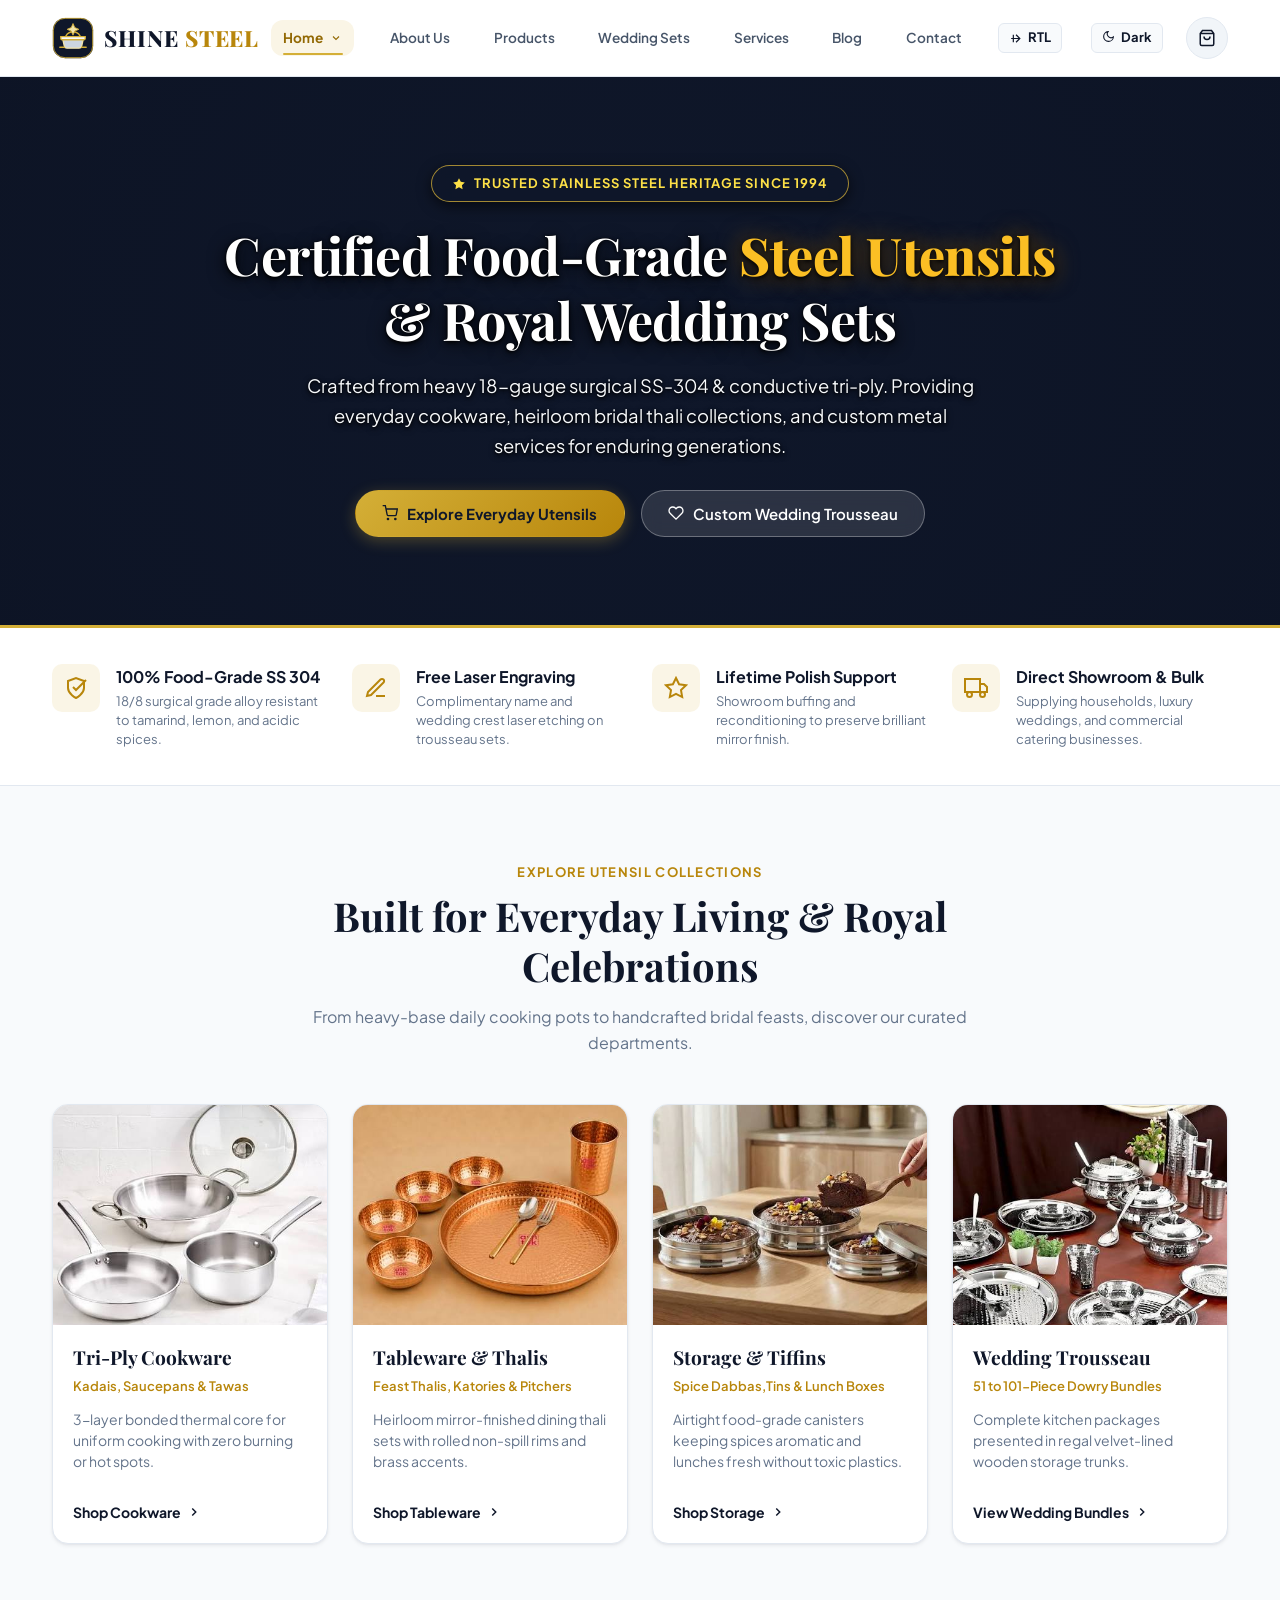
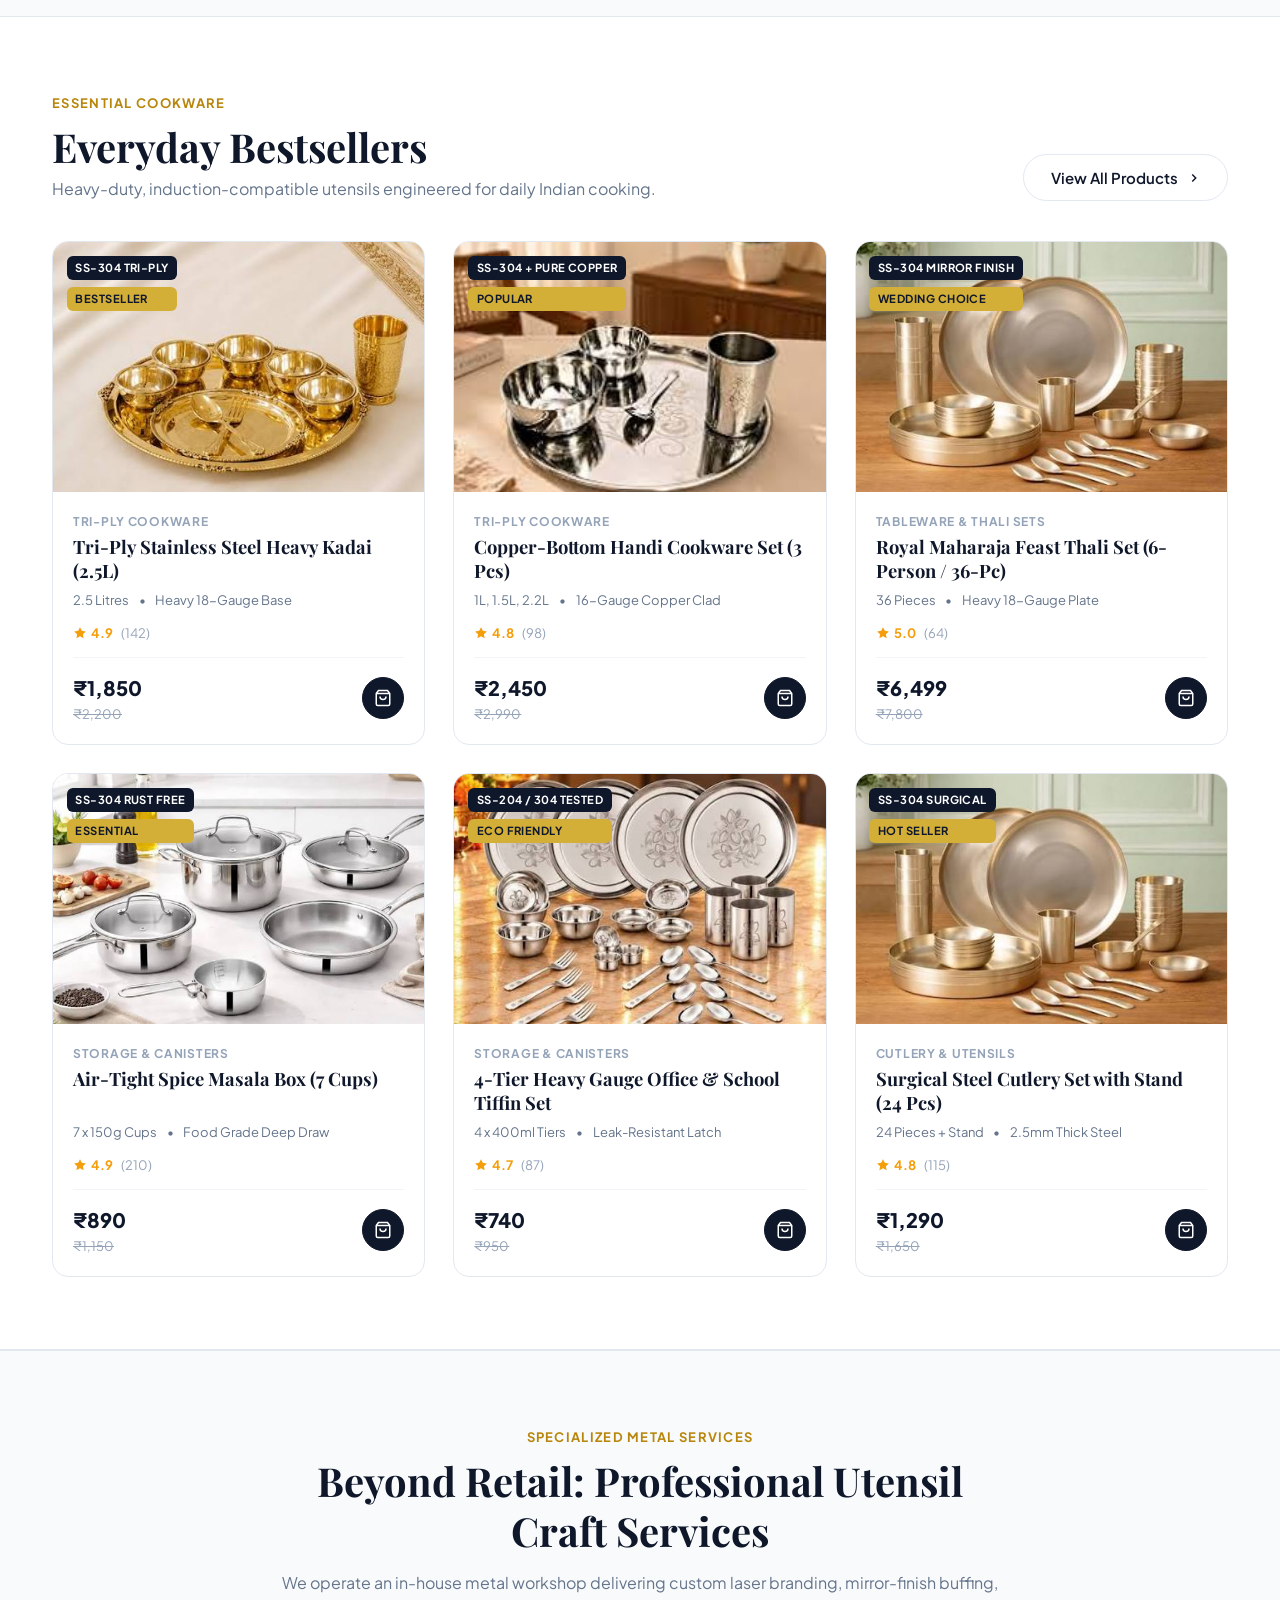
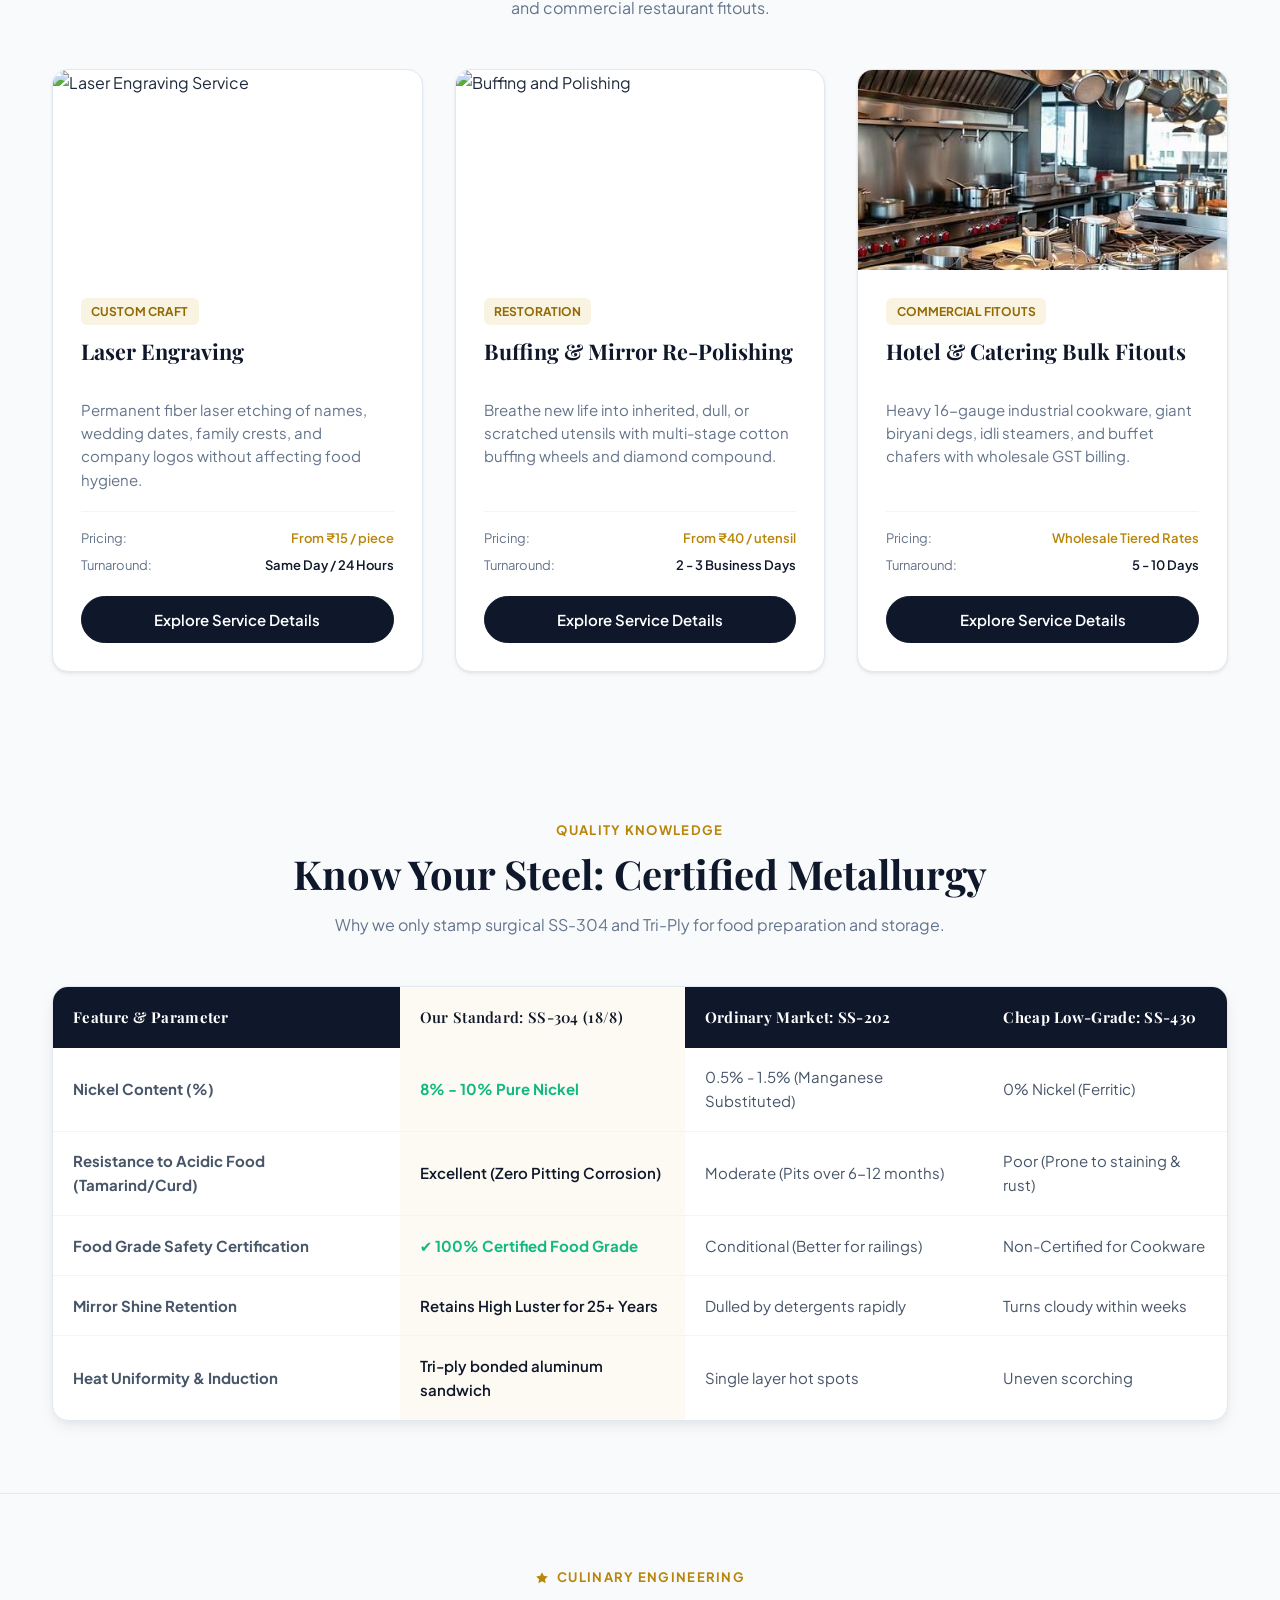
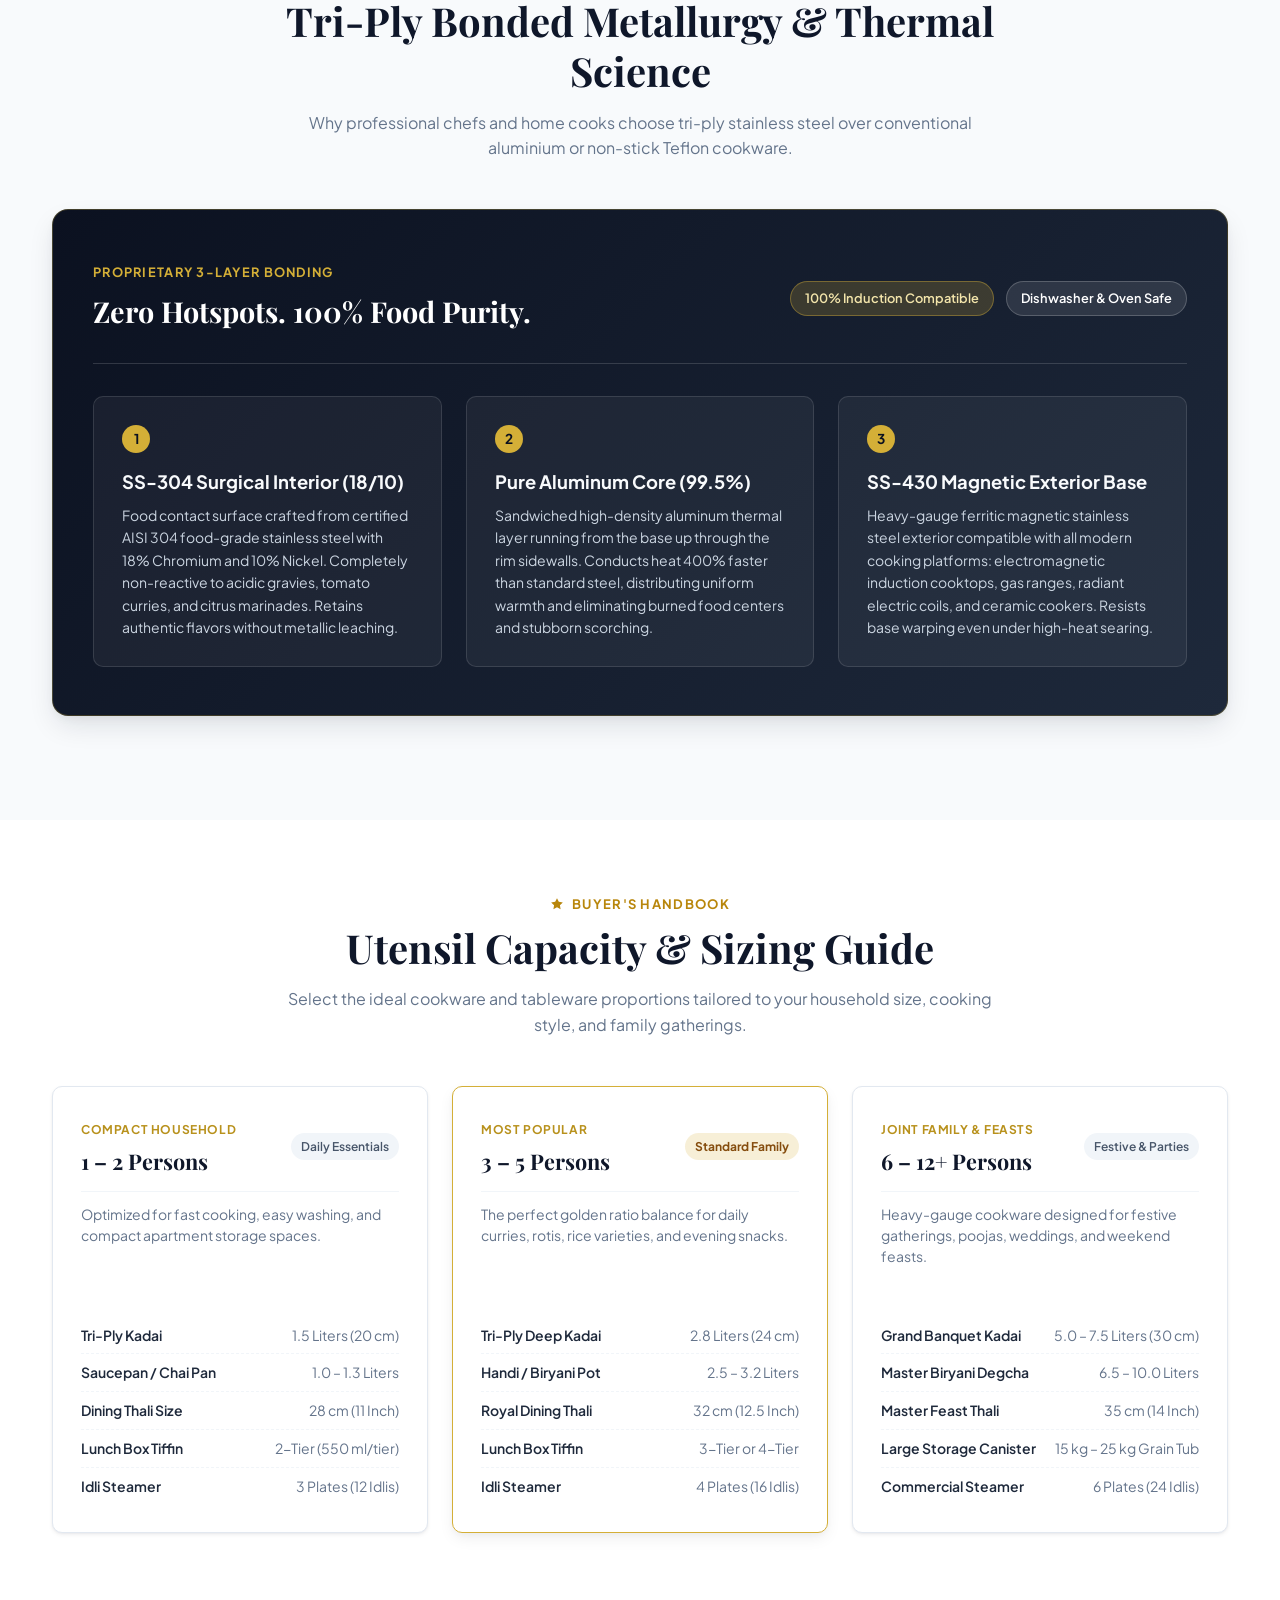
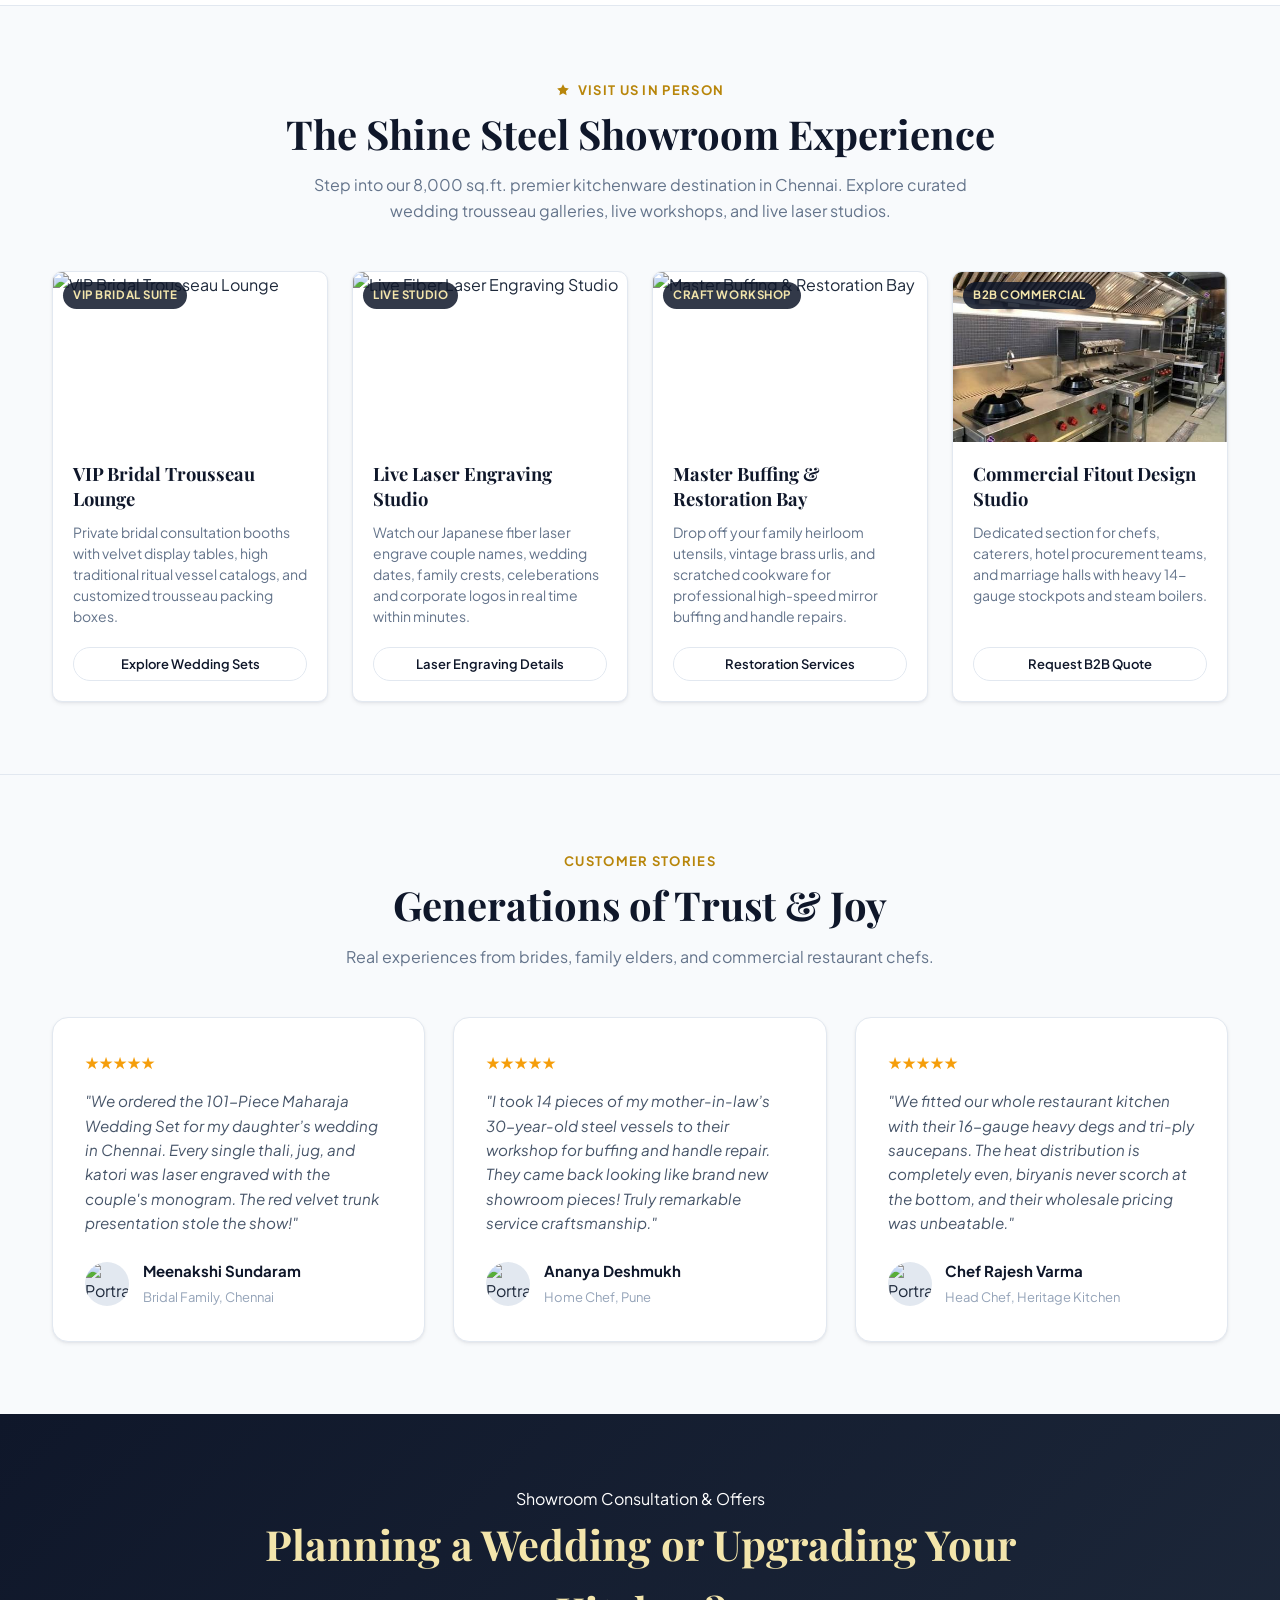
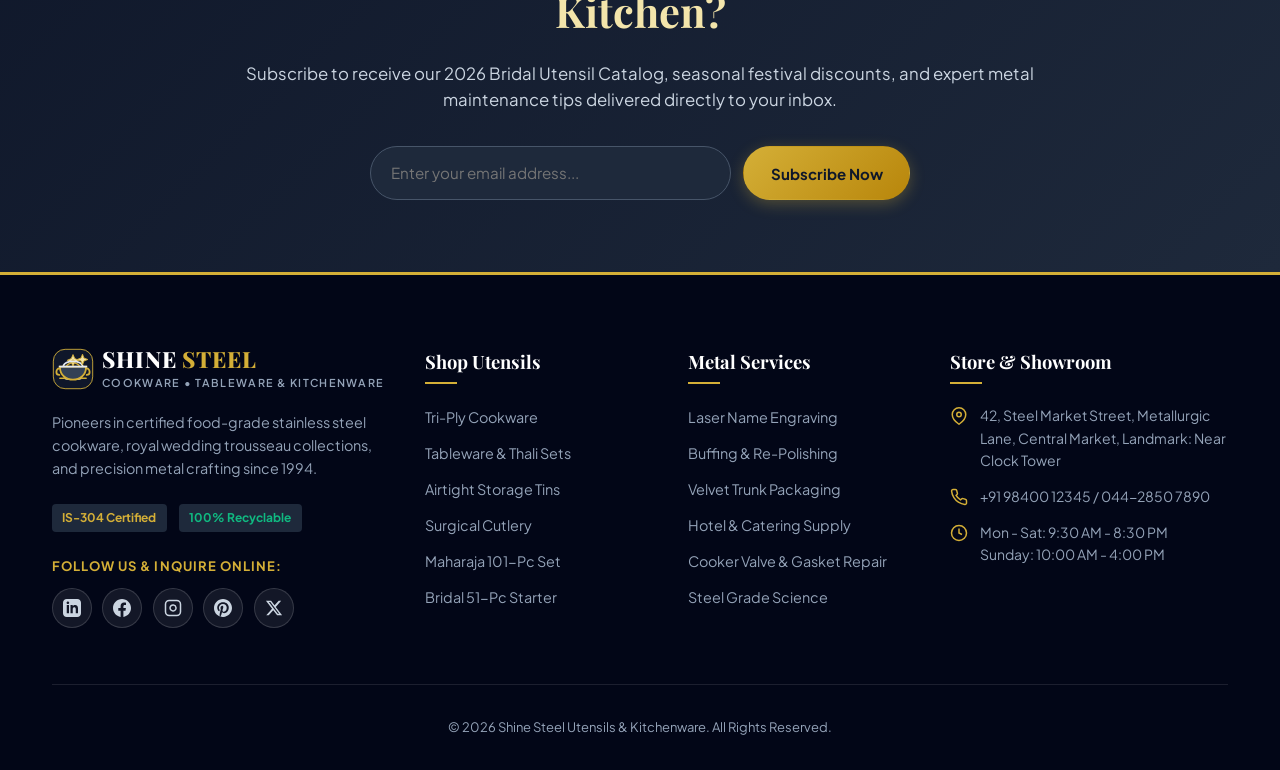
==== commit b0608e3e: "first commit" ====
--- a/index.html
+++ b/index.html
@@ -263,7 +263,7 @@
         <!-- 1. Tri-Ply Cookware -->
         <div class="category-card">
           <div class="category-img-wrap">
-            <img src="https://images.unsplash.com/photo-1582515073490-39981397c445?auto=format&fit=crop&w=900&q=80" alt="Stainless steel cookware collection" loading="lazy">
+            <img src="/assets/triply.jpg" alt="Stainless steel cookware collection" loading="lazy">
           </div>
           <div class="category-body">
             <h3 class="category-title">Tri-Ply Cookware</h3>
@@ -279,7 +279,7 @@
         <!-- 2. Tableware & Dinner Sets -->
         <div class="category-card">
           <div class="category-img-wrap">
-            <img src="https://images.unsplash.com/photo-1547592180-85f173990554?auto=format&fit=crop&w=900&q=80" alt="Dinnerware and thali tableware set" loading="lazy">
+            <img src="/assets/thalis1.jpg" alt="Dinnerware and thali tableware set" loading="lazy">
           </div>
           <div class="category-body">
             <h3 class="category-title">Tableware & Thalis</h3>
@@ -295,7 +295,7 @@
         <!-- 3. Storage & Canisters -->
         <div class="category-card">
           <div class="category-img-wrap">
-            <img src="https://images.unsplash.com/photo-1592150621744-aca64f48394a?auto=format&fit=crop&w=900&q=80" alt="Stainless steel tiffins, lunch boxes and storage containers" loading="lazy">
+            <img src="/assets/tiffins.jpg" alt="Stainless steel tiffins, lunch boxes and storage containers" loading="lazy">
           </div>
           <div class="category-body">
             <h3 class="category-title">Storage & Tiffins</h3>
@@ -649,7 +649,7 @@
         <!-- Service 3 -->
         <div class="service-card">
           <div class="service-img-wrap">
-            <img src="https://images.unsplash.com/photo-1531297484001-80022131f5a1?auto=format&fit=crop&w=800&q=80" alt="Commercial Hotel Supply">
+            <img src="/assets/catering.jpg" alt="Commercial Hotel Supply">
           </div>
           <div class="service-card-body">
             <span class="service-badge">Commercial Fitouts</span>
@@ -969,7 +969,7 @@
         <!-- Zone 4 -->
         <div class="zone-card">
           <div class="zone-img-box">
-            <img src="https://images.unsplash.com/photo-1555939594-58d7cb561ad1?auto=format&fit=crop&w=800&q=80" alt="Commercial Fitout Studio" loading="lazy">
+            <img src="/assets/commercial.jpg" alt="Commercial Fitout Studio" loading="lazy">
             <span class="zone-badge-tag">B2B Commercial</span>
           </div>
           <div class="zone-body">
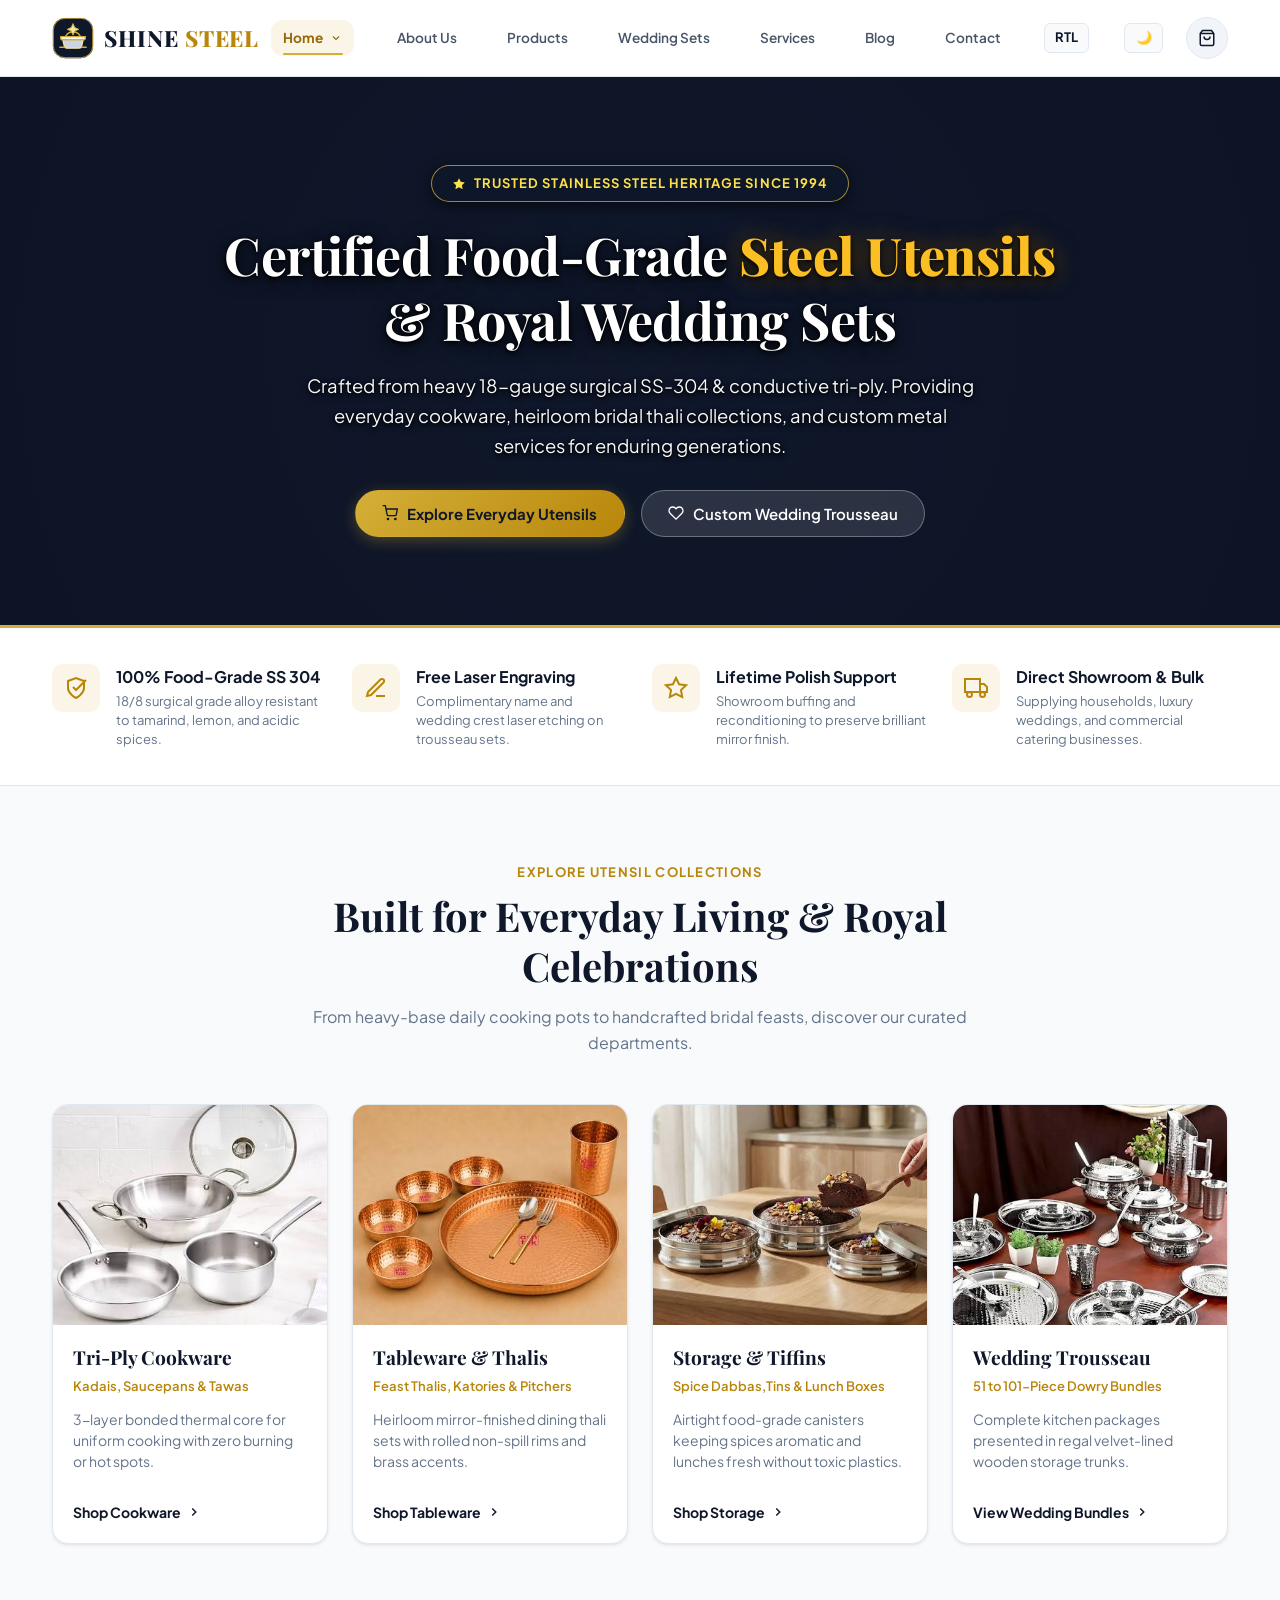
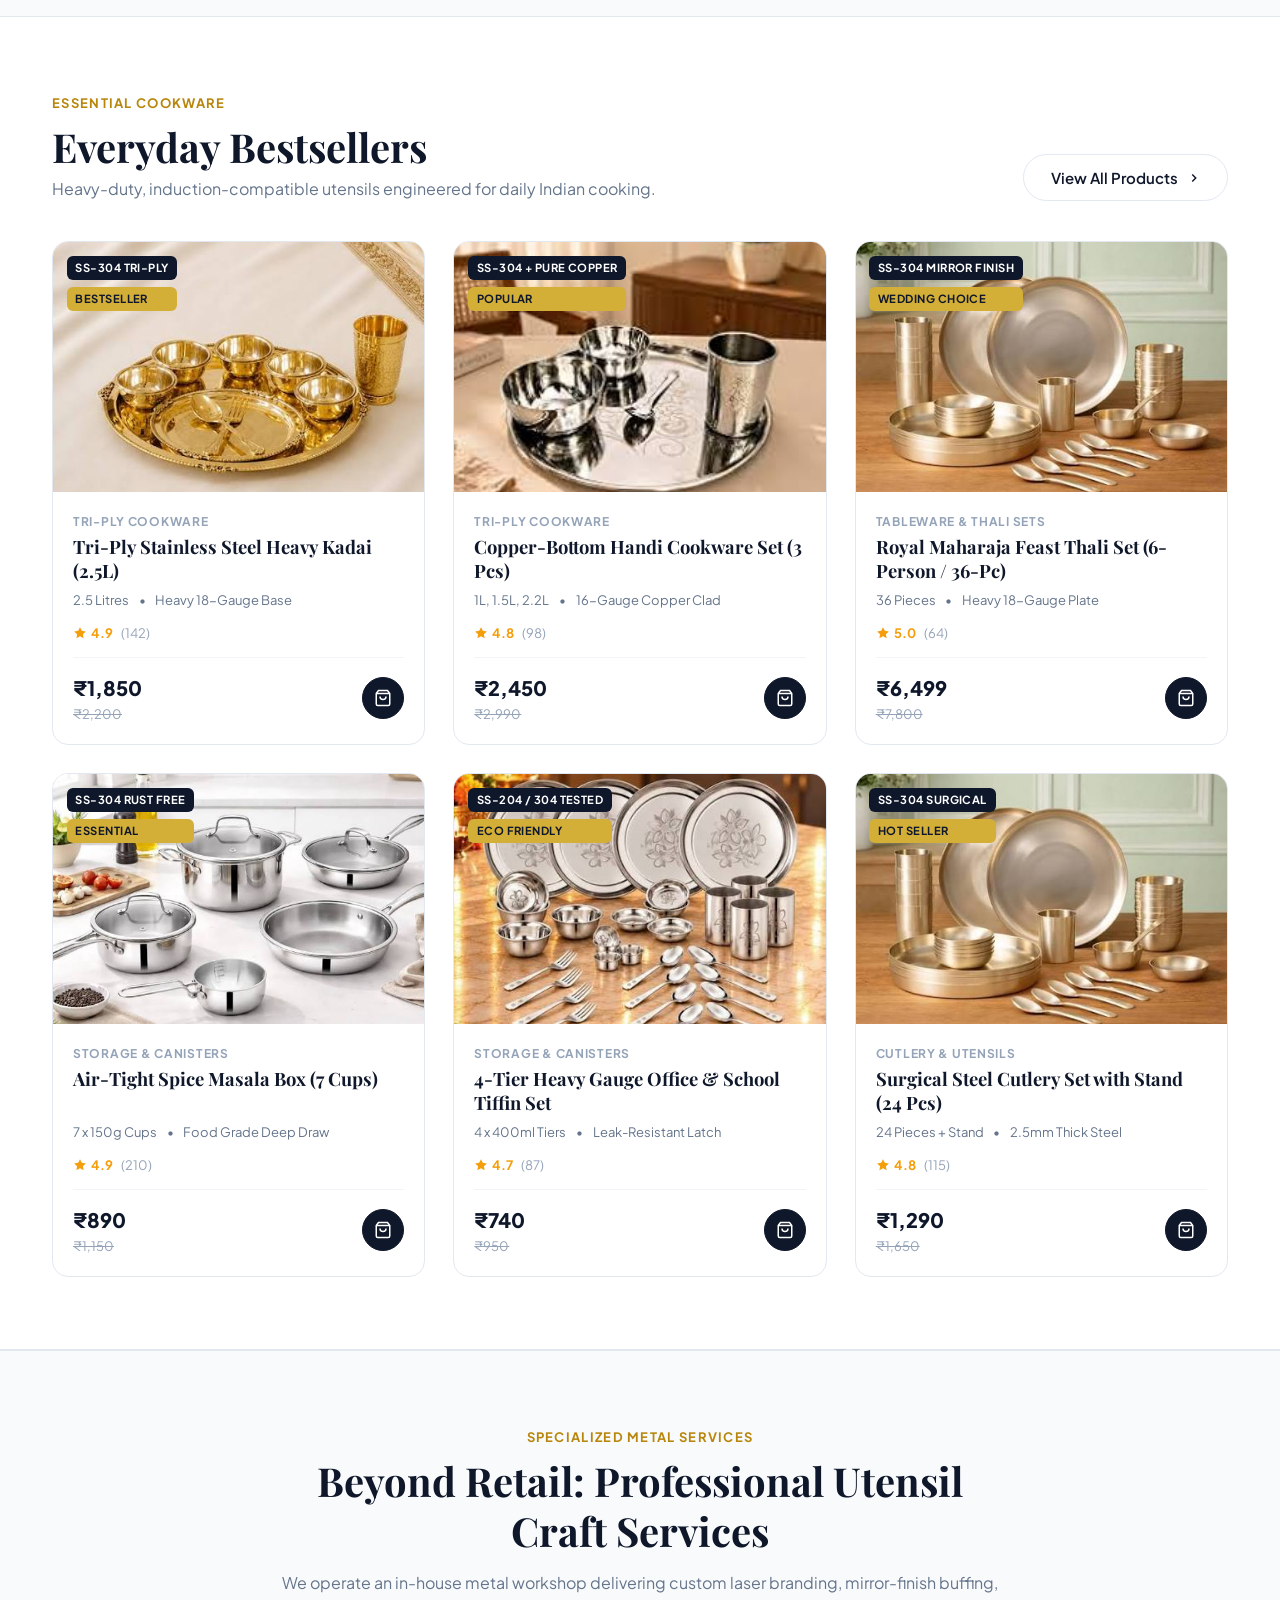
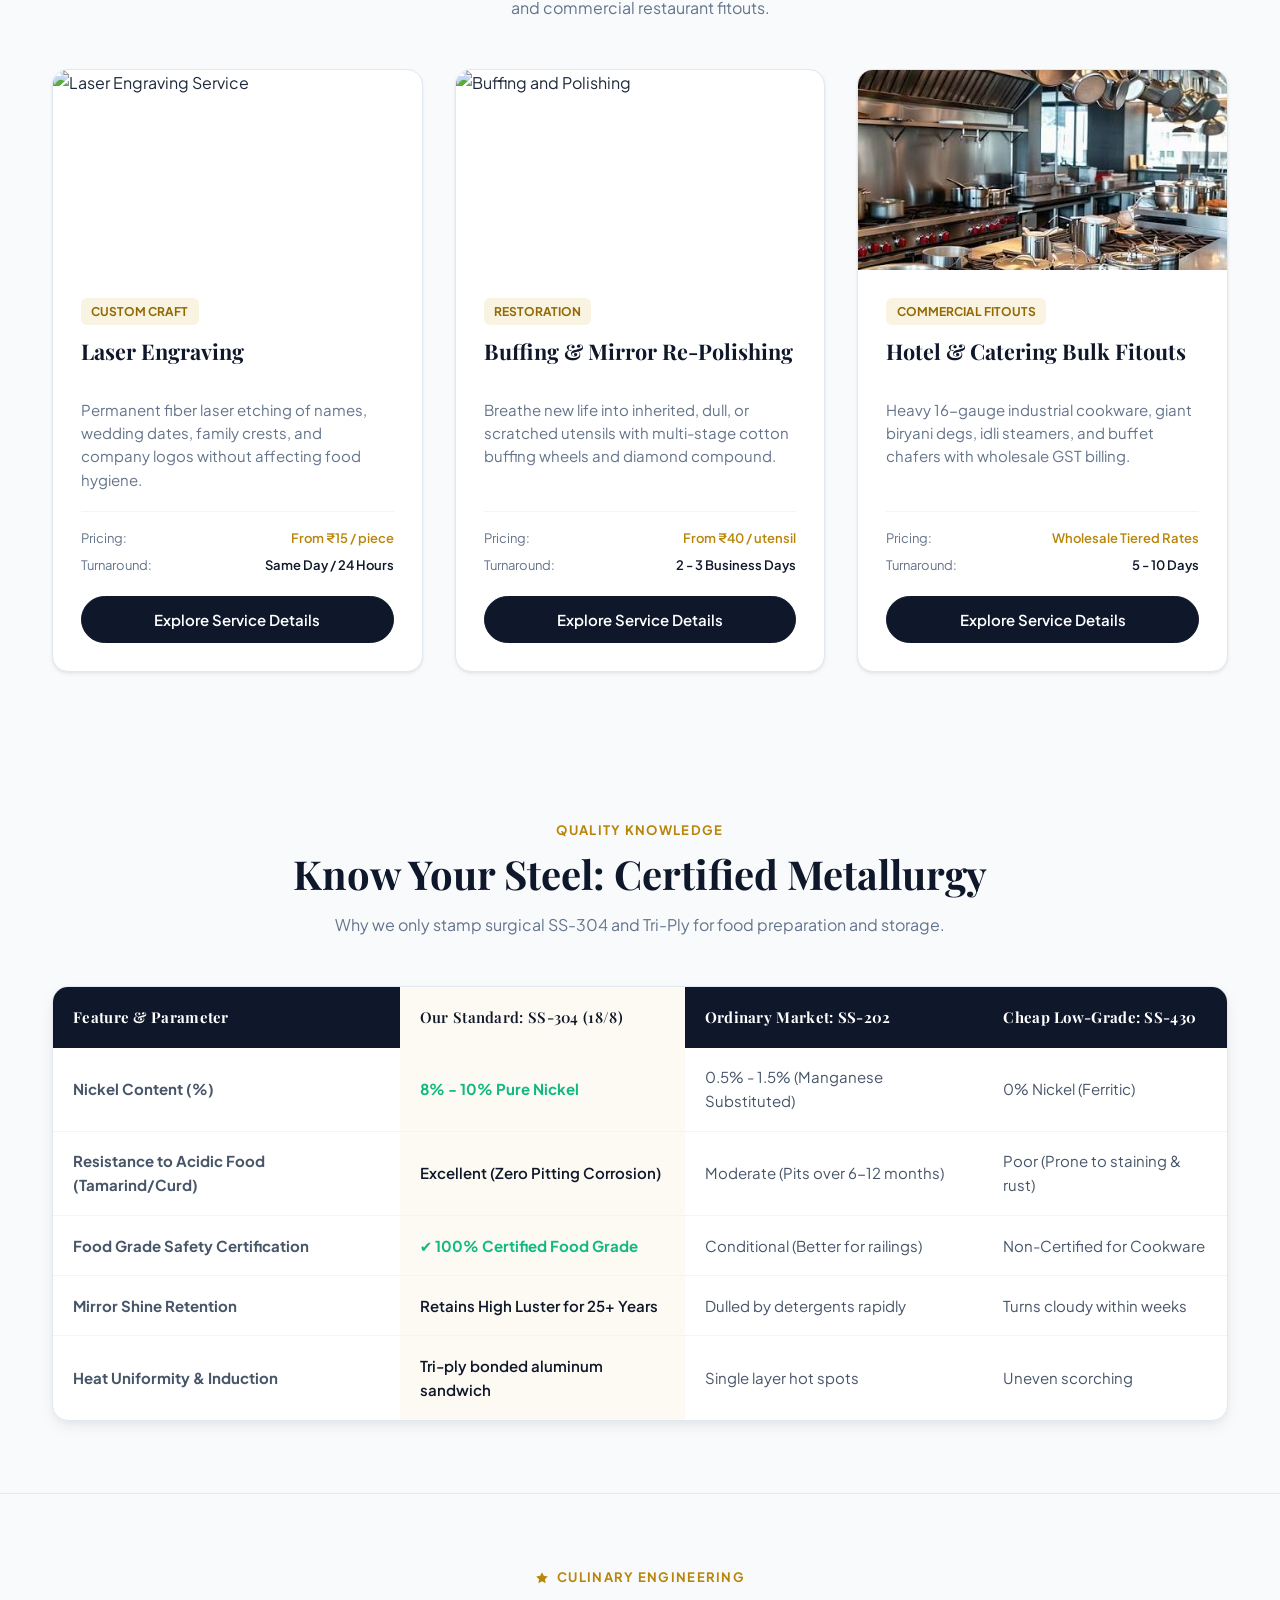
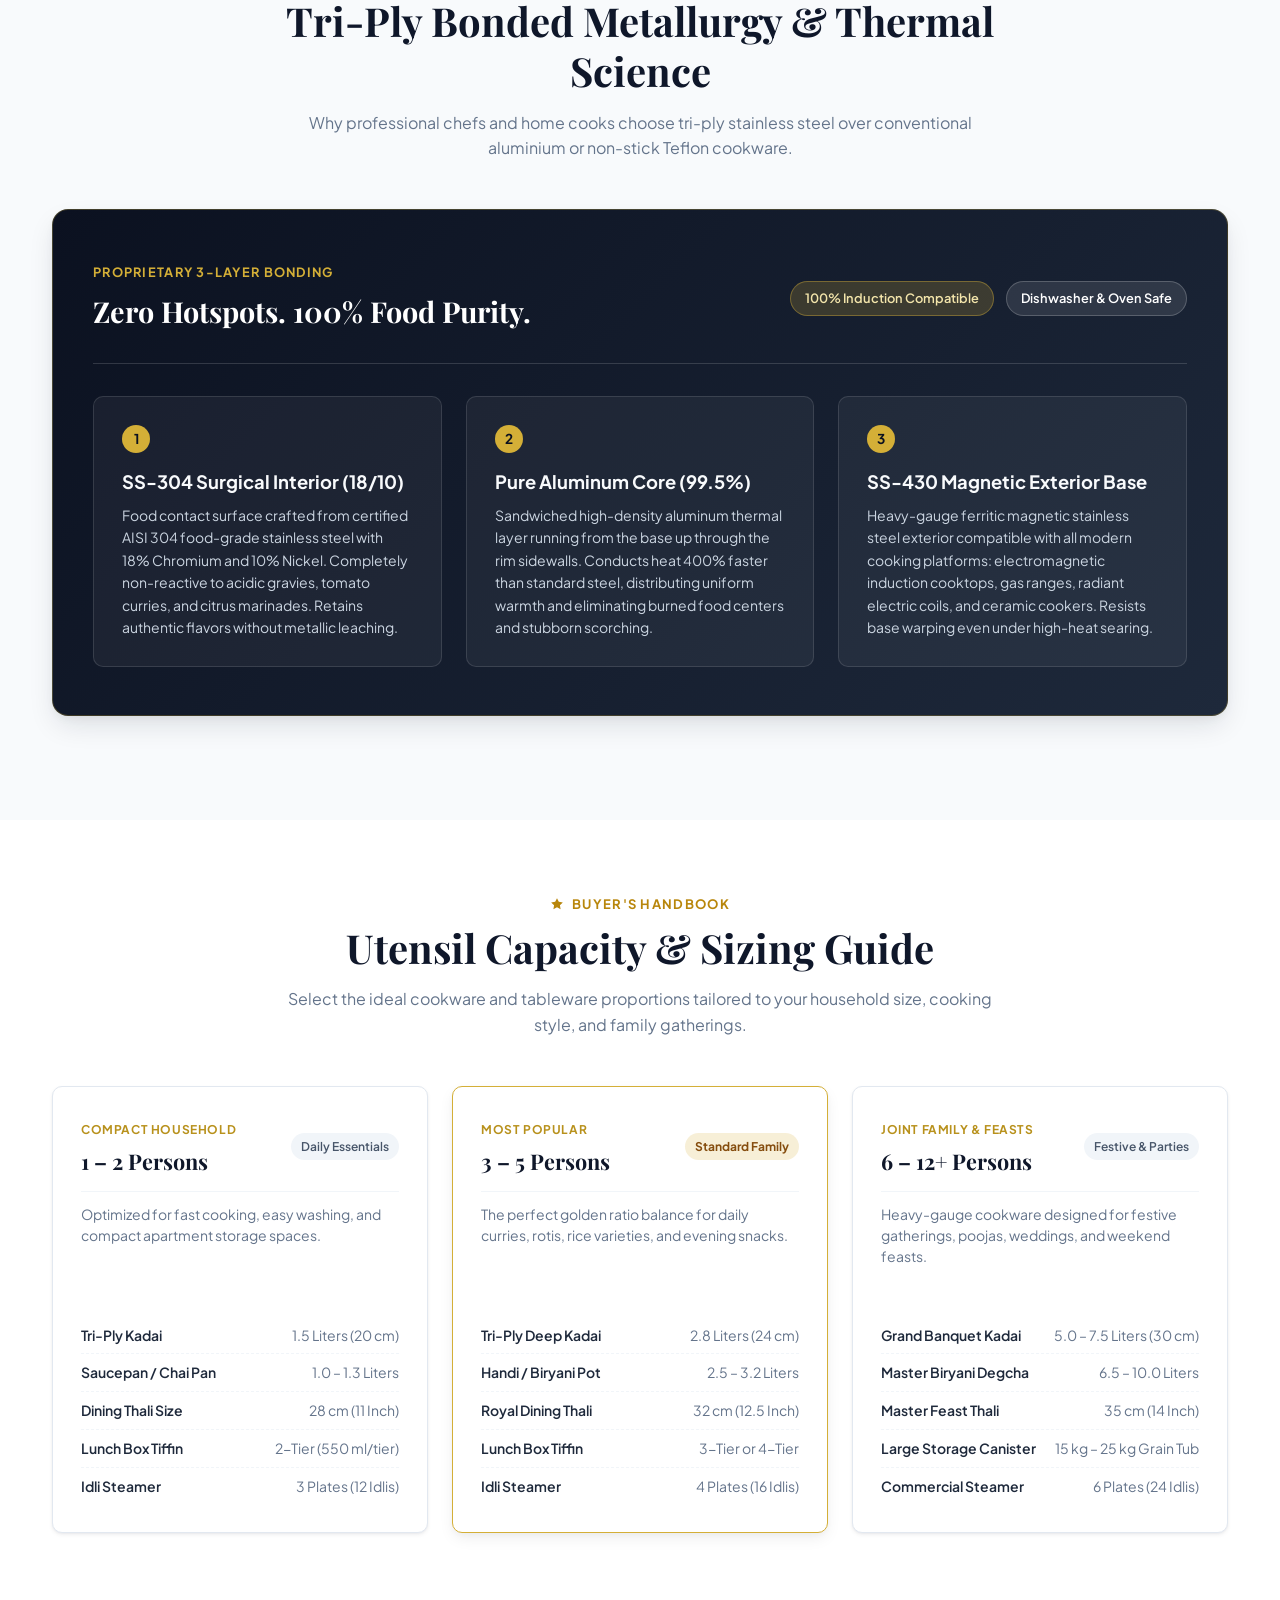
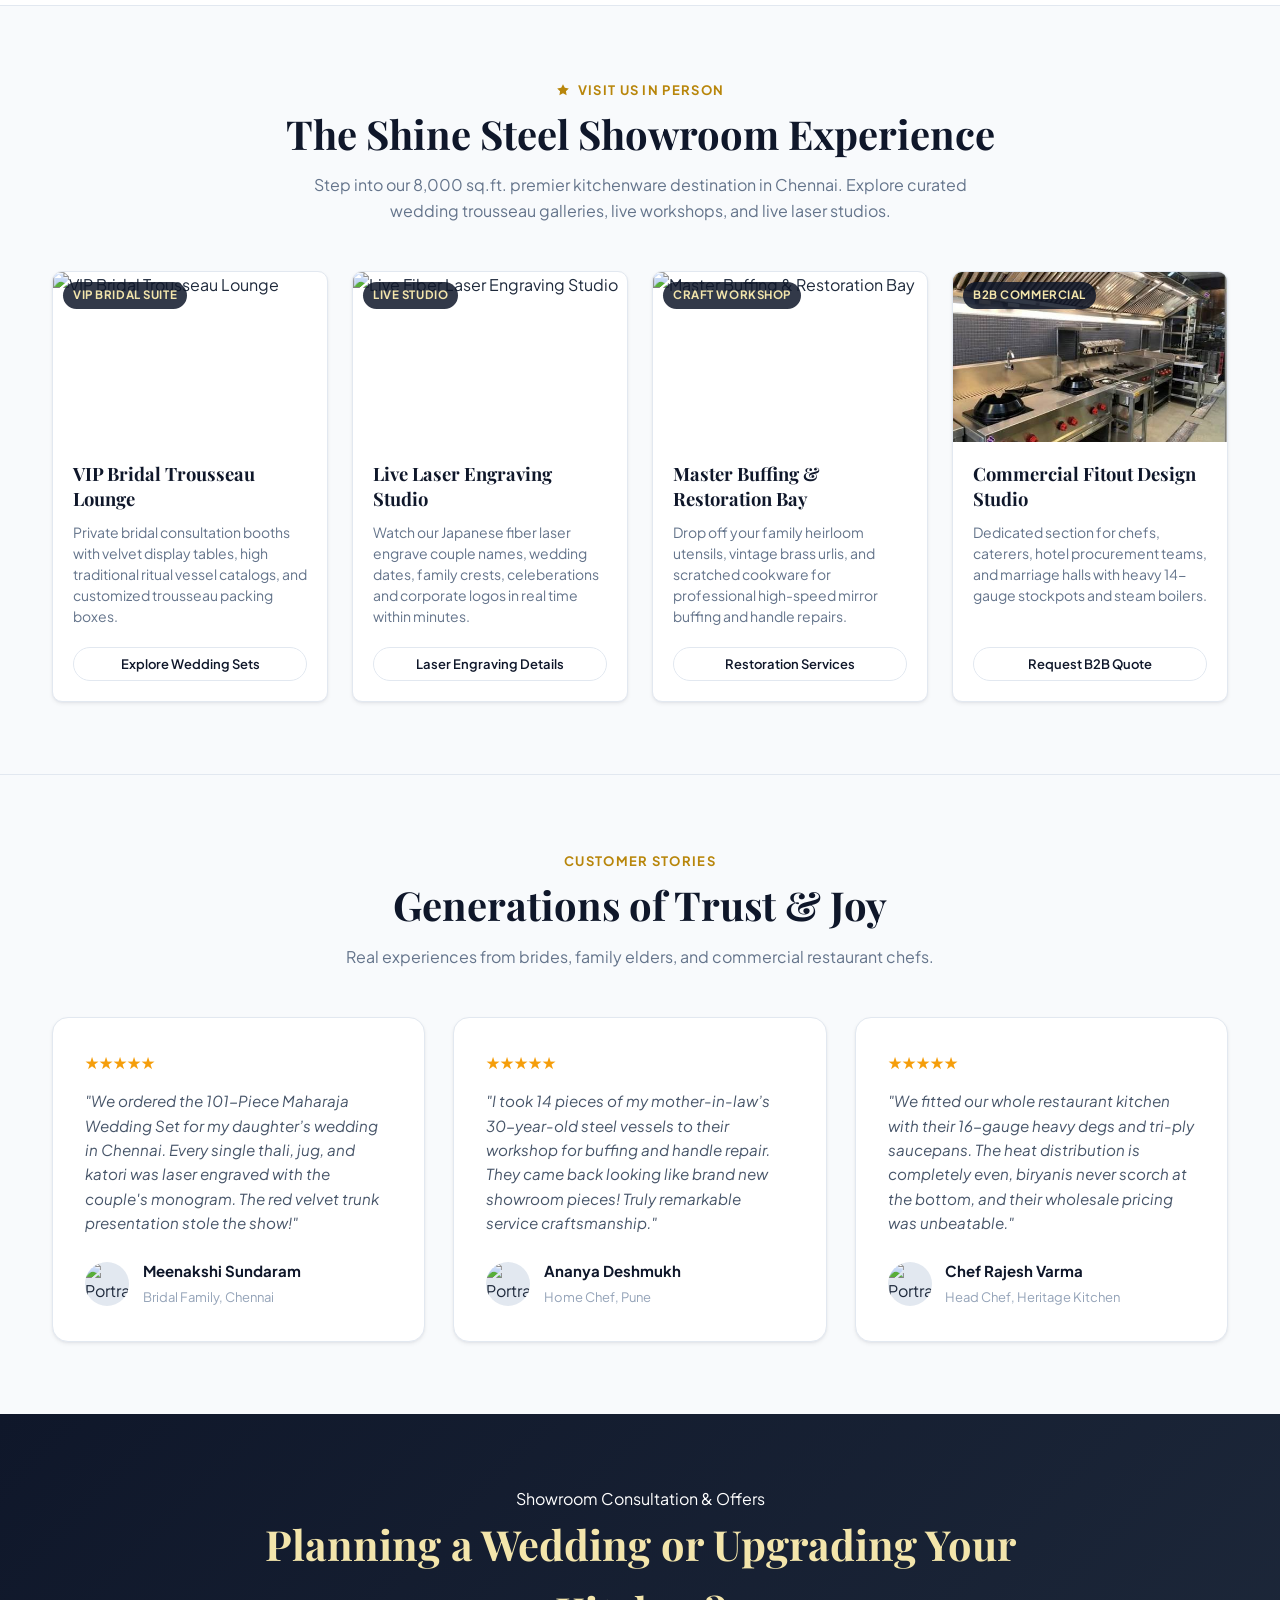
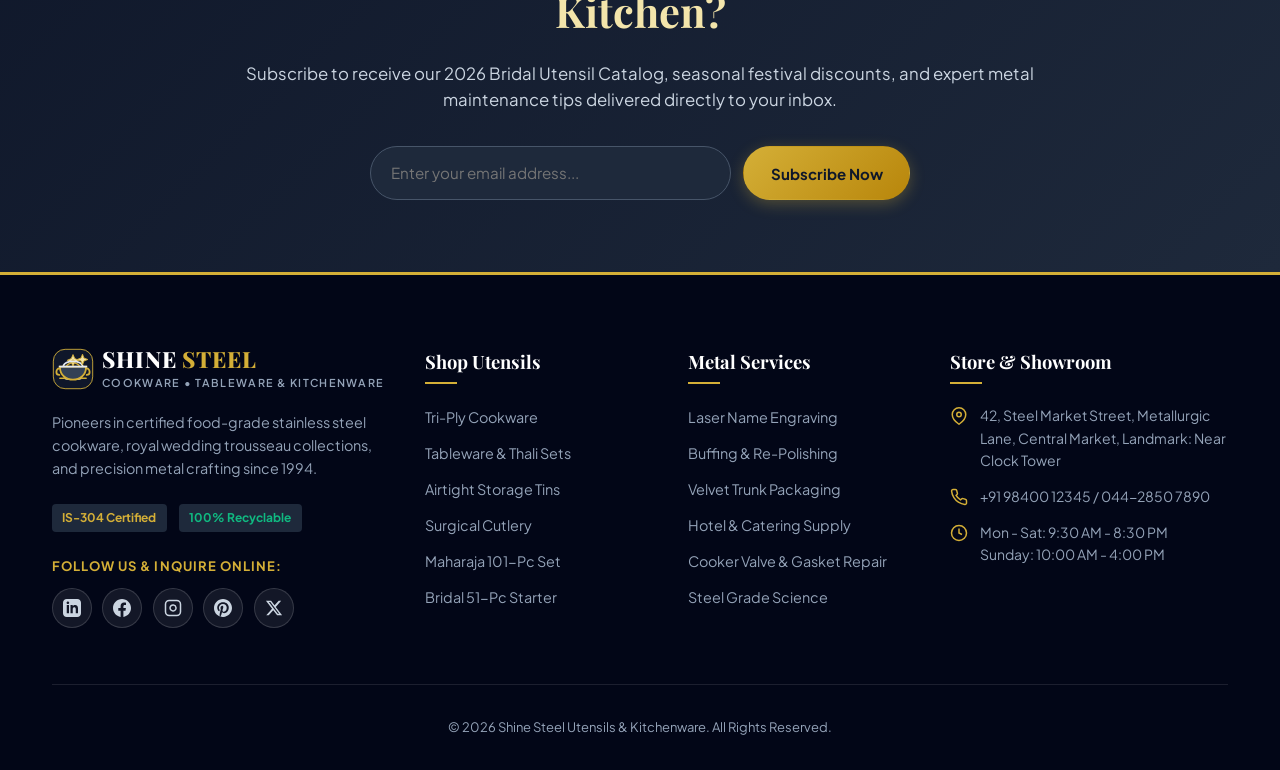
==== commit 645e75a4: "Update website" ====
--- a/index.html
+++ b/index.html
@@ -142,17 +142,12 @@
           <!-- Controls right after Contact -->
           <li class="nav-control-item">
             <button class="nav-pill-btn rtl-toggle-btn" onclick="toggleRTL()" title="Switch text direction (RTL / LTR)" aria-label="Toggle RTL">
-              <svg width="13" height="13" viewBox="0 0 24 24" fill="none" stroke="currentColor" stroke-width="2.2"><path d="M4 12h16m-7-7 7 7-7 7"/><path d="M8 5v14"/></svg>
               <span class="rtl-label">RTL</span>
             </button>
           </li>
           <li class="nav-control-item">
             <button class="nav-pill-btn theme-toggle-btn" onclick="toggleTheme()" title="Toggle Dark / Light Theme" aria-label="Toggle Theme">
-              <span class="theme-icon">
-                <svg class="moon-svg" width="13" height="13" viewBox="0 0 24 24" fill="none" stroke="currentColor" stroke-width="2"><path d="M21 12.79A9 9 0 1 1 11.21 3 7 7 0 0 0 21 12.79z"/></svg>
-                <svg class="sun-svg" width="13" height="13" viewBox="0 0 24 24" fill="none" stroke="currentColor" stroke-width="2" style="display:none;"><circle cx="12" cy="12" r="5"/><line x1="12" y1="1" x2="12" y2="3"/><line x1="12" y1="21" x2="12" y2="23"/><line x1="4.22" y1="4.22" x2="5.64" y2="5.64"/><line x1="18.36" y1="18.36" x2="19.78" y2="19.78"/><line x1="1" y1="12" x2="3" y2="12"/><line x1="21" y1="12" x2="23" y2="12"/><line x1="4.22" y1="19.78" x2="5.64" y2="18.36"/><line x1="18.36" y1="5.64" x2="19.78" y2="4.22"/></svg>
-              </span>
-              <span class="theme-label">Dark</span>
+              <span class="theme-icon" aria-hidden="true">🌙</span>
             </button>
           </li>
         </ul>
@@ -1258,15 +1253,10 @@
       </div>
       <div style="display:flex;gap:0.75rem;padding:0.75rem 1rem;background:var(--color-silver-200);border-radius:10px;margin-bottom:1.5rem;">
         <button class="nav-pill-btn rtl-toggle-btn" onclick="toggleRTL()" style="flex:1;justify-content:center;">
-          <svg width="13" height="13" viewBox="0 0 24 24" fill="none" stroke="currentColor" stroke-width="2.2"><path d="M4 12h16m-7-7 7 7-7 7"/><path d="M8 5v14"/></svg>
           <span class="rtl-label">RTL</span>
         </button>
         <button class="nav-pill-btn theme-toggle-btn" onclick="toggleTheme()" style="flex:1;justify-content:center;">
-          <span class="theme-icon">
-            <svg class="moon-svg" width="13" height="13" viewBox="0 0 24 24" fill="none" stroke="currentColor" stroke-width="2"><path d="M21 12.79A9 9 0 1 1 11.21 3 7 7 0 0 0 21 12.79z"/></svg>
-            <svg class="sun-svg" width="13" height="13" viewBox="0 0 24 24" fill="none" stroke="currentColor" stroke-width="2" style="display:none;"><circle cx="12" cy="12" r="5"/><line x1="12" y1="1" x2="12" y2="3"/><line x1="12" y1="21" x2="12" y2="23"/><line x1="4.22" y1="4.22" x2="5.64" y2="5.64"/><line x1="18.36" y1="18.36" x2="19.78" y2="19.78"/><line x1="1" y1="12" x2="3" y2="12"/><line x1="21" y1="12" x2="23" y2="12"/><line x1="4.22" y1="19.78" x2="5.64" y2="18.36"/><line x1="18.36" y1="5.64" x2="19.78" y2="4.22"/></svg>
-          </span>
-          <span class="theme-label">Dark</span>
+          <span class="theme-icon" aria-hidden="true">🌙</span>
         </button>
       </div>
       <div style="margin-top:auto;padding-top:1.5rem;border-top:1px solid #e2e8f0;">
